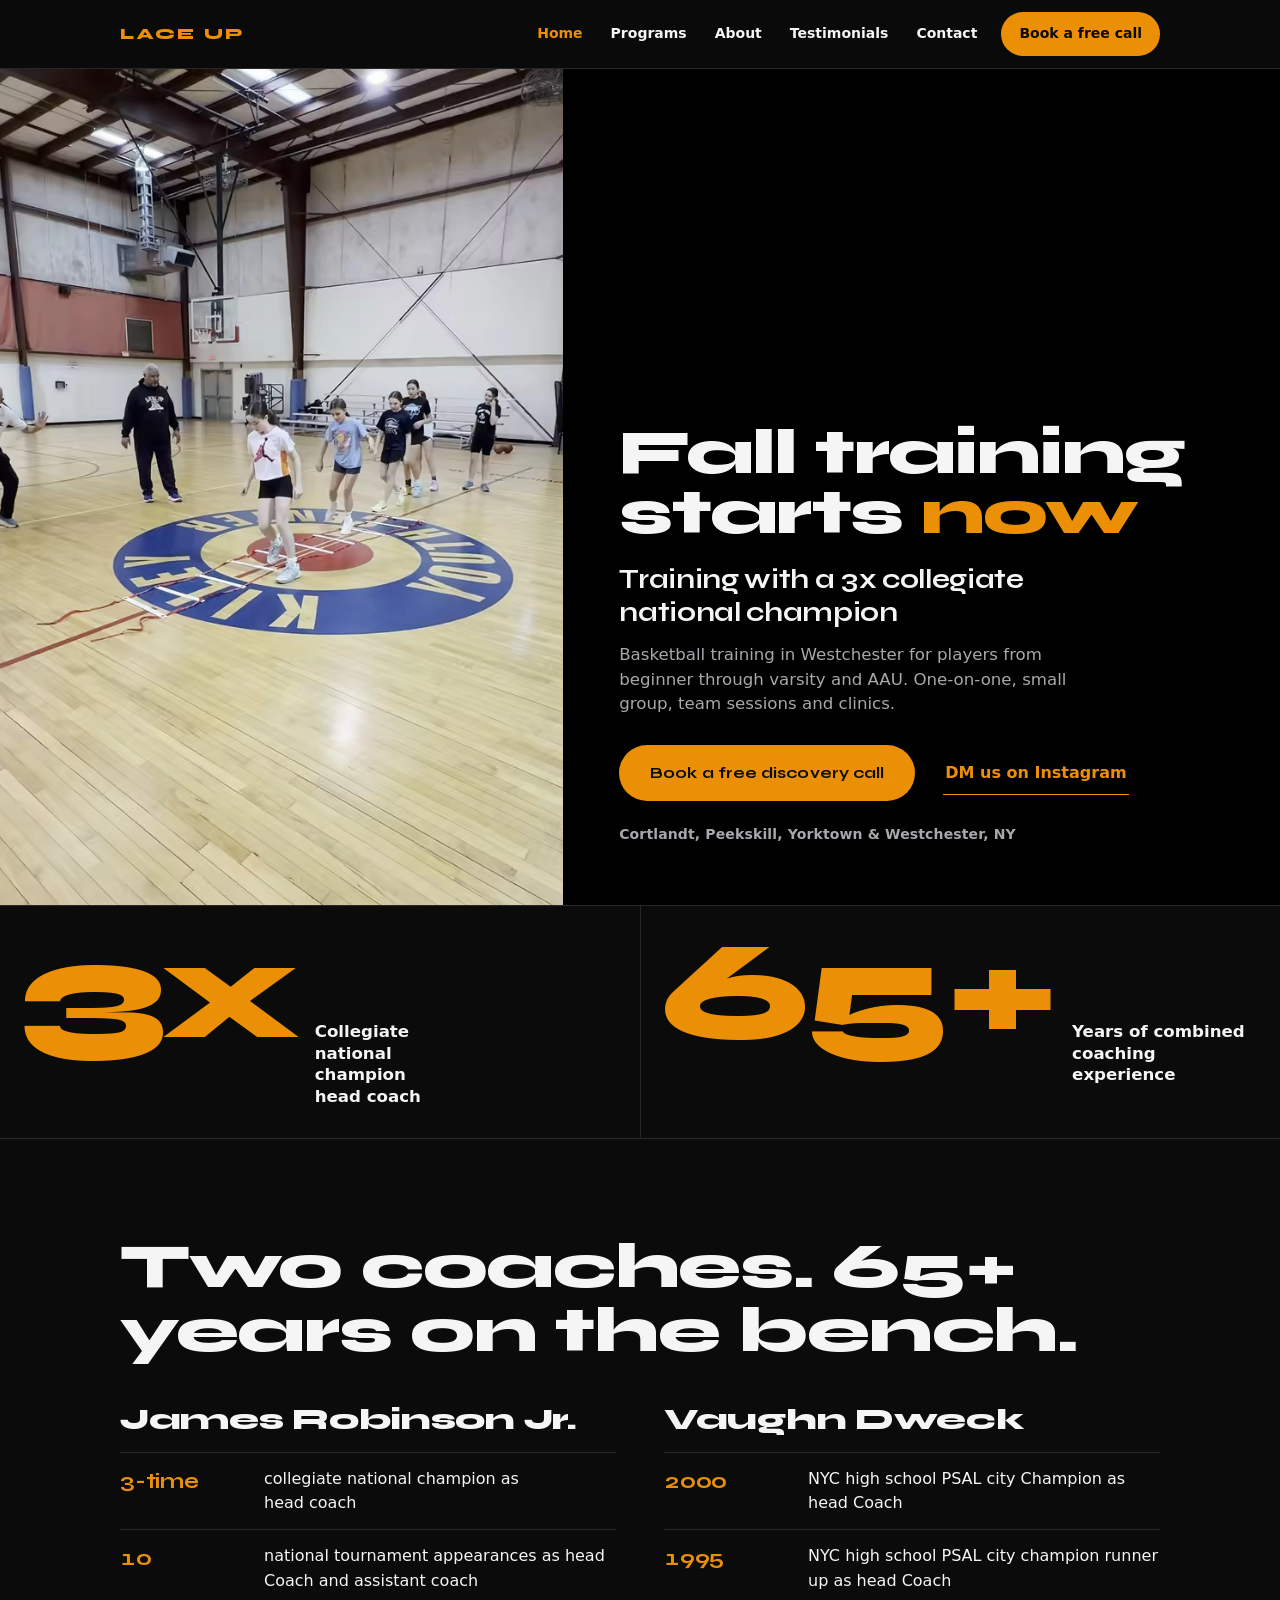
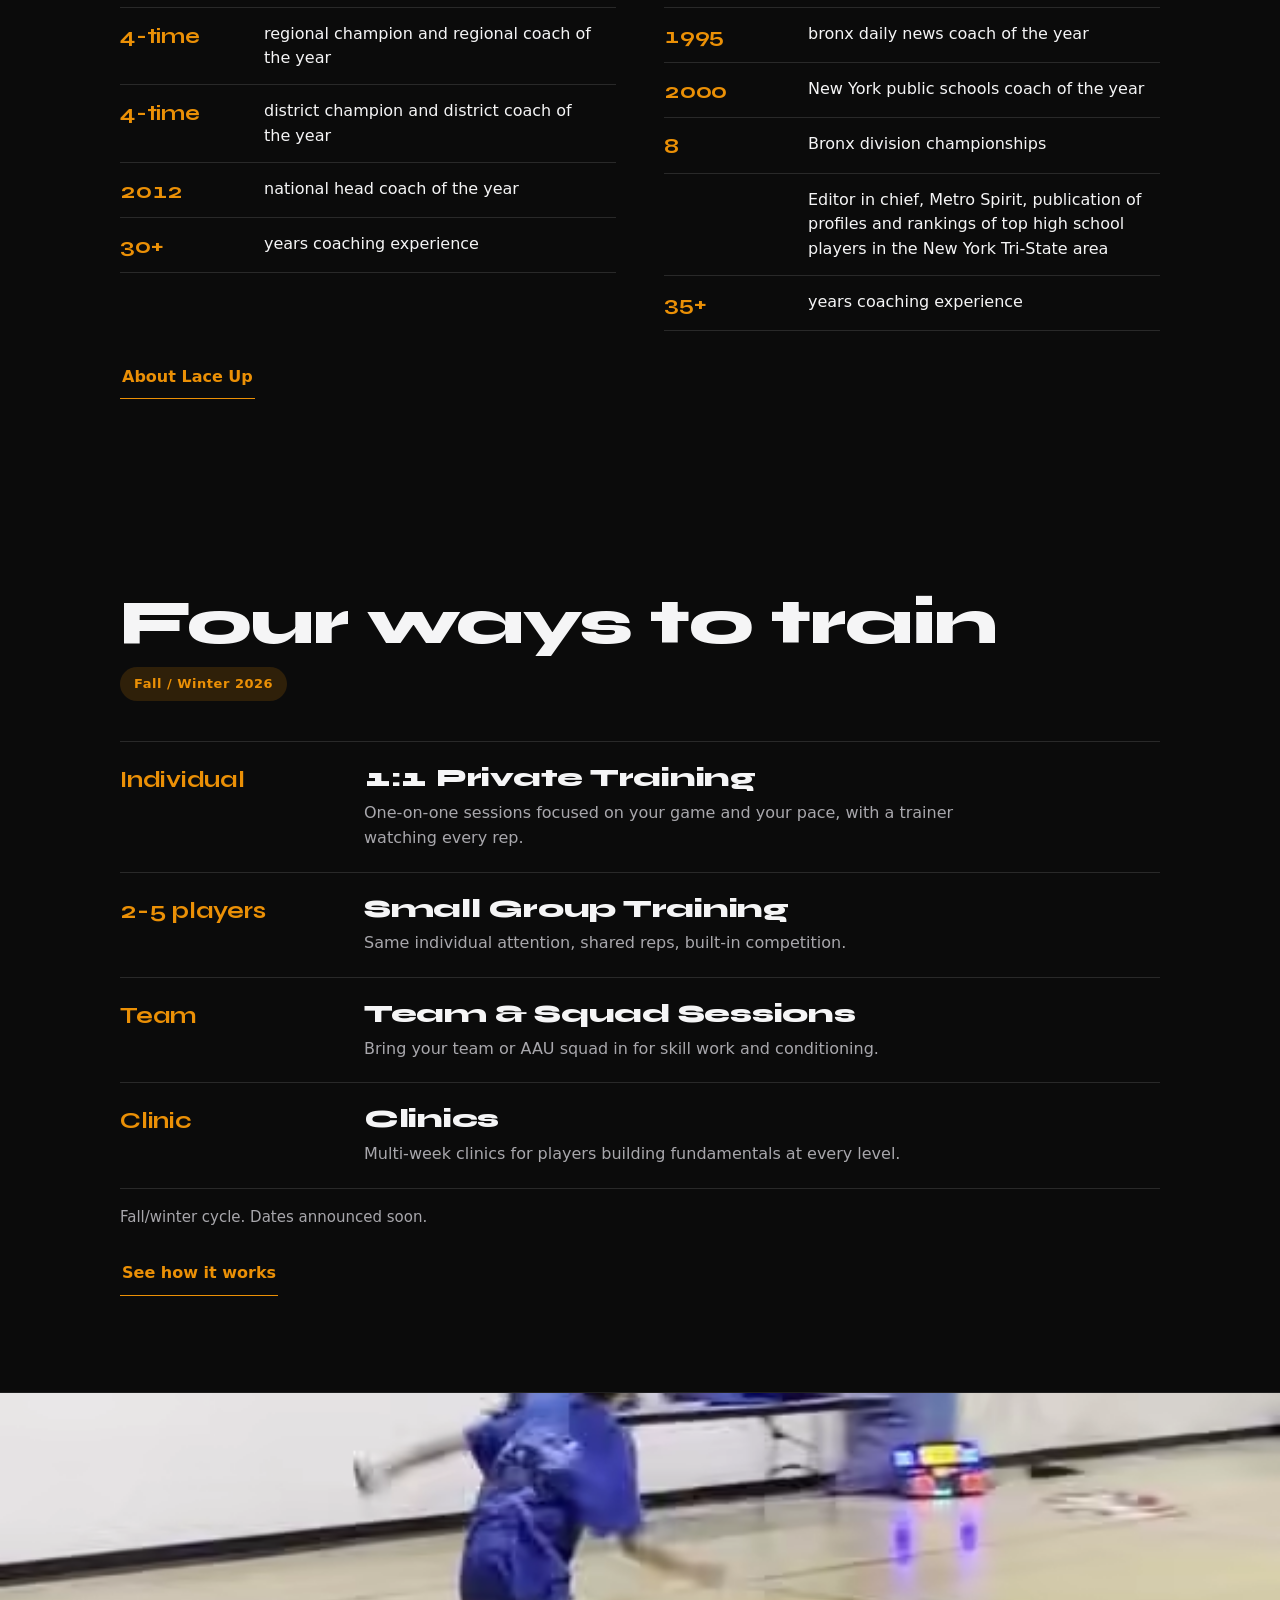
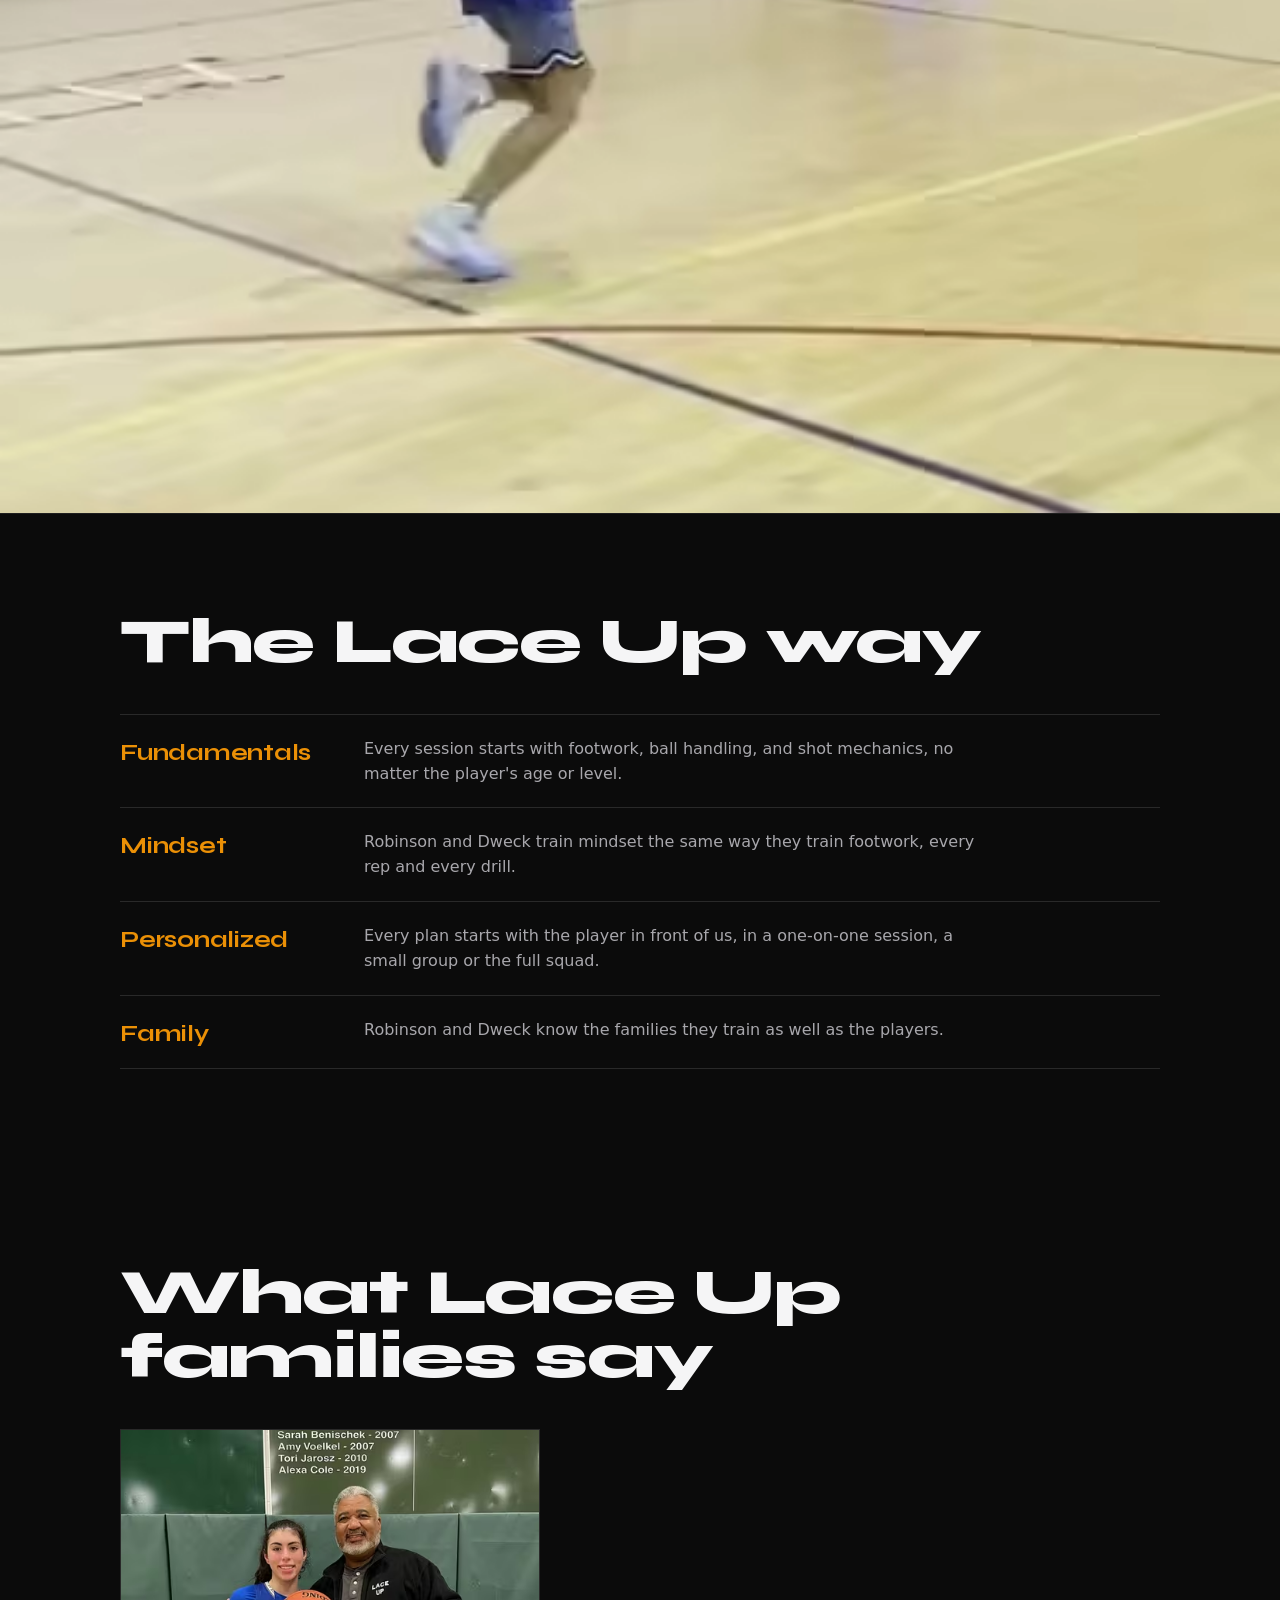
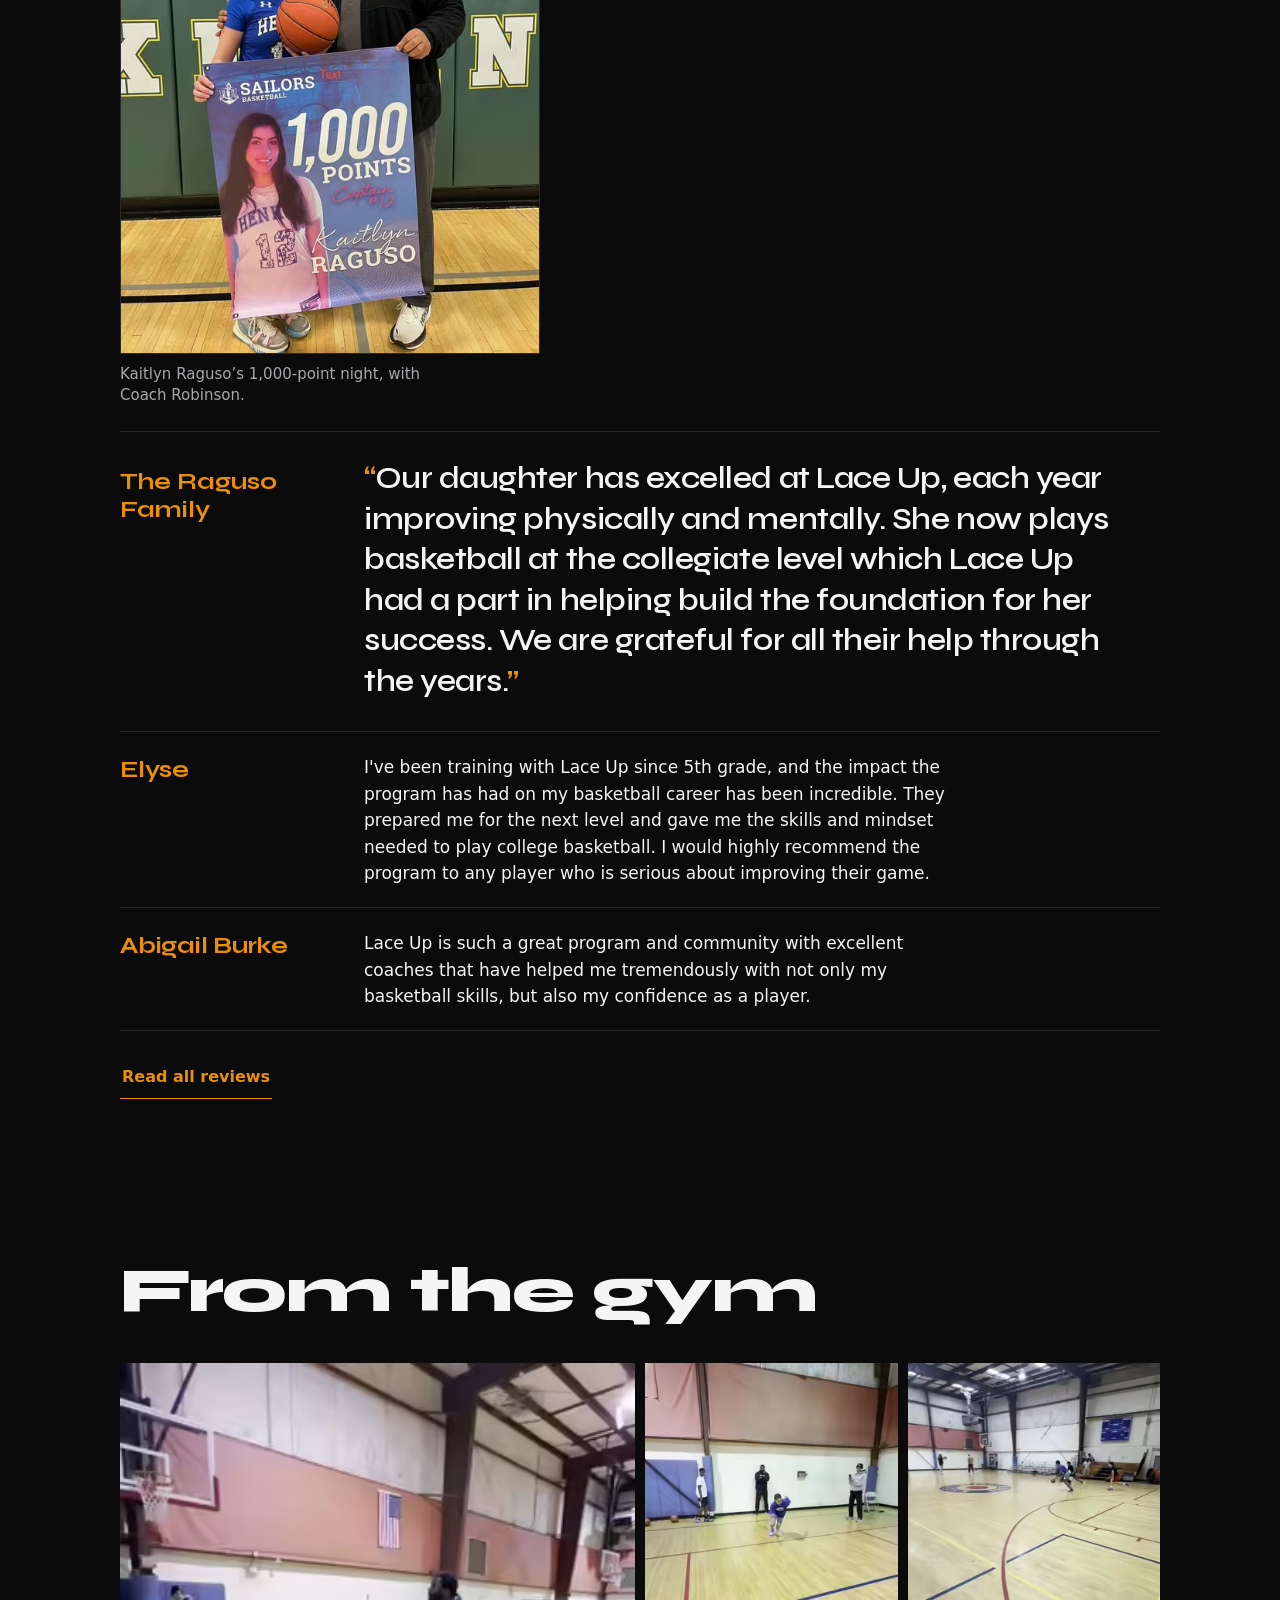
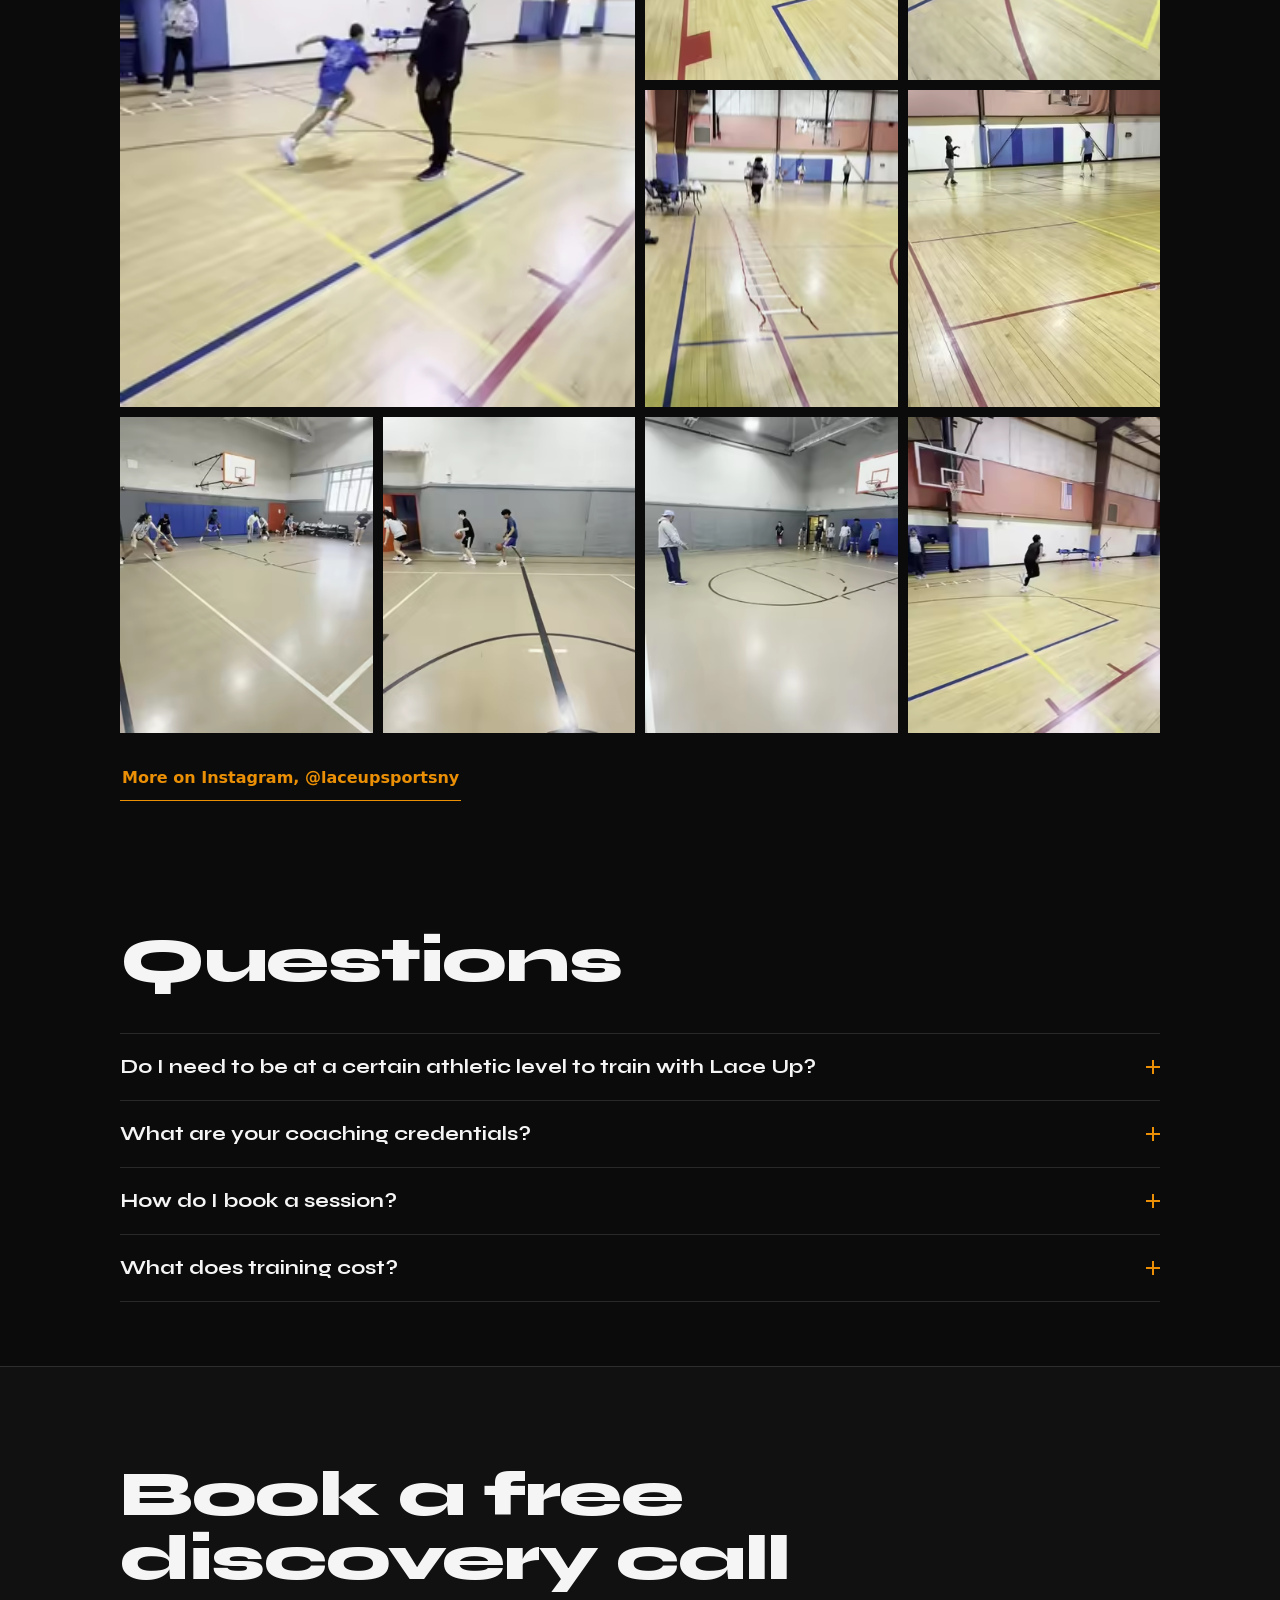
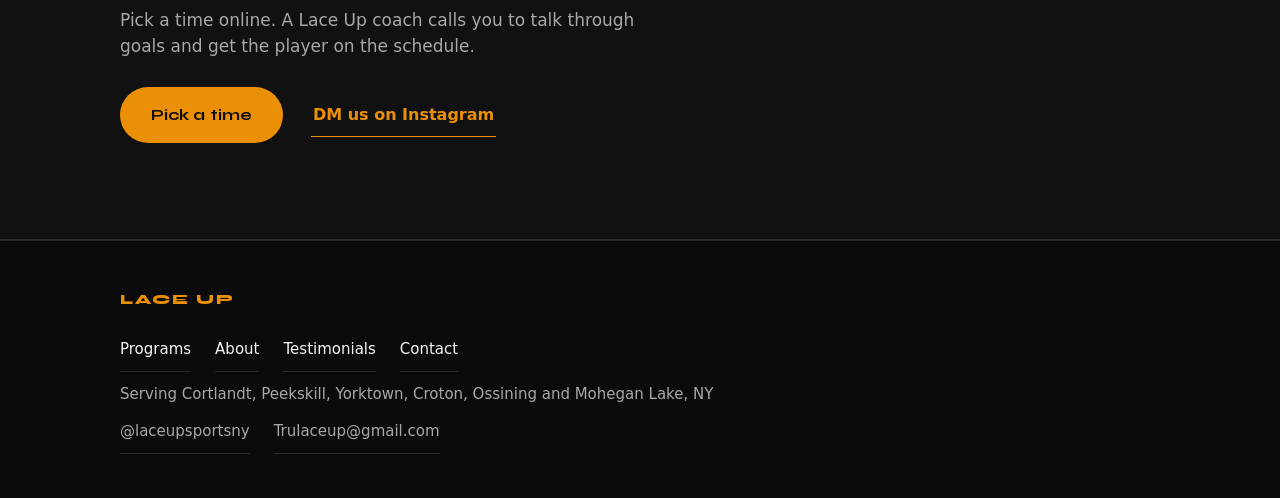
==== index.html @ 9c5fbb8c "Testimonials: names back per Jimmy override (Raguso Family, Kaitlyn Raguso caption, Danielle/Abigail" ====
<!doctype html>
<html lang="en">
<head>
<meta charset="utf-8">
<meta name="viewport" content="width=device-width, initial-scale=1, viewport-fit=cover">
<title>Lace Up Sports | Basketball Training in Cortlandt, Peekskill &amp; Westchester</title>
<meta name="description" content="Basketball training for Westchester players, led by a 3x collegiate national champion. Individual, small-group and team training for families in Cortlandt, Peekskill, Yorktown, Croton, Ossining and Mohegan Lake. Book a free discovery call.">
<link rel="canonical" href="https://www.trulaceup.com/">
<meta name="robots" content="index, follow">
<meta name="theme-color" content="#0B0B0B">
<meta property="og:type" content="website">
<meta property="og:site_name" content="Lace Up Sports">
<meta property="og:title" content="Lace Up Sports | Basketball Training in Cortlandt, Peekskill &amp; Westchester">
<meta property="og:description" content="Basketball training for Westchester players, led by a 3x collegiate national champion. Individual, small-group and team training for families in Cortlandt, Peekskill, Yorktown, Croton, Ossining and Mohegan Lake. Book a free discovery call.">
<meta property="og:image" content="https://www.trulaceup.com/assets/og.jpg">
<meta property="og:image:width" content="1200">
<meta property="og:image:height" content="630">
<meta property="og:url" content="https://www.trulaceup.com/">
<meta name="twitter:card" content="summary_large_image">
<link rel="icon" href="/assets/favicon.png" type="image/png" sizes="32x32">
<link rel="apple-touch-icon" href="/assets/apple-touch-icon.png" sizes="180x180">
<link rel="preload" as="font" type="font/woff2" href="/assets/fonts/syne-latin-vf.woff2" crossorigin>
<link rel="preload" as="image" type="image/avif" imagesrcset="/assets/hero-portrait-540.avif 540w, /assets/hero-portrait-810.avif 810w, /assets/hero-portrait-1080.avif 1080w" imagesizes="(max-width: 700px) 100vw, 44vw" fetchpriority="high">
<link rel="preconnect" href="https://assets.calendly.com">
<link rel="stylesheet" href="/styles.css?v=ab4264d3">
<script>document.documentElement.classList.add('js');</script>
<script type="application/ld+json">
{"@context":"https://schema.org","@type":["LocalBusiness","SportsActivityLocation"],"name":"Lace Up Sports","description":"Basketball training for youth and high school players in Westchester, NY.","url":"https://www.trulaceup.com/","email":"Trulaceup@gmail.com","image":"https://www.trulaceup.com/assets/og.jpg","sameAs":["https://www.instagram.com/laceupsportsny"],"areaServed":[{"@type":"City","name":"Cortlandt, NY"},{"@type":"City","name":"Peekskill, NY"},{"@type":"City","name":"Yorktown, NY"},{"@type":"City","name":"Croton, NY"},{"@type":"City","name":"Ossining, NY"},{"@type":"City","name":"Mohegan Lake, NY"}],"makesOffer":[{"@type":"Offer","itemOffered":{"@type":"Service","name":"1:1 Private Training"}},{"@type":"Offer","itemOffered":{"@type":"Service","name":"Small Group Training"}},{"@type":"Offer","itemOffered":{"@type":"Service","name":"Team & Squad Sessions"}},{"@type":"Offer","itemOffered":{"@type":"Service","name":"Clinics"}}]}
</script>
</head>
<body>

  <header class="topnav">
    <div class="wrap topnav-inner">
      <a href="/" class="wordmark">LACE UP</a>
      <button type="button" class="nav-burger" id="navBurger" aria-label="Menu" aria-controls="nav-menu" aria-expanded="false">
        <span></span><span></span><span></span>
      </button>
      <nav id="nav-menu" class="nav-menu" aria-label="Primary">
        <a href="/" aria-current="page">Home</a>
        <a href="/programs/">Programs</a>
        <a href="/about/">About</a>
        <a href="/testimonials/">Testimonials</a>
        <a href="/contact/">Contact</a>
        <a class="nav-book js-book" href="/contact/#book">Book a free call</a>
      </nav>
    </div>
  </header>

<main>
  <section class="hero" id="top">
    <div class="hero-photo">
      <picture>
        <source type="image/avif" srcset="/assets/hero-portrait-540.avif 540w, /assets/hero-portrait-810.avif 810w, /assets/hero-portrait-1080.avif 1080w" sizes="(max-width: 700px) 100vw, 44vw">
        <source type="image/webp" srcset="/assets/hero-portrait-540.webp 540w, /assets/hero-portrait-810.webp 810w, /assets/hero-portrait-1080.webp 1080w" sizes="(max-width: 700px) 100vw, 44vw">
        <img src="/assets/hero-portrait.jpg" width="1600" height="2000" alt="Lace Up coaches leading a group of players through footwork drills on the gym floor" loading="eager" fetchpriority="high" decoding="async">
      </picture>
    </div>
    <div class="hero-copy">
      <h1><span class="line"><span>Fall training</span></span><span class="line"><span>starts <em>now</em></span></span></h1>
      <p class="hero-cred">Training with a 3x collegiate national champion</p>
      <p class="hero-sub">Basketball training in Westchester for players from beginner through varsity and AAU. One-on-one, small group, team sessions and clinics.</p>
      <div class="cta-row">
        <a class="btn btn-primary js-book" href="/contact/#book">Book a free discovery call</a>
        <a class="text-link" href="https://www.instagram.com/laceupsportsny" target="_blank" rel="noopener">DM us on Instagram</a>
      </div>
      <div class="hero-meta">Cortlandt, Peekskill, Yorktown &amp; Westchester, NY</div>
    </div>
  </section>

  <section class="band" aria-label="Coaching credentials">
    <div class="band-grid">
      <div class="band-item">
        <div class="band-num">3x</div>
        <div class="band-label">Collegiate national champion head coach</div>
      </div>
      <div class="band-item">
        <div class="band-num" data-count="65" data-suffix="+">65+</div>
        <div class="band-label">Years of combined coaching experience</div>
      </div>
    </div>
  </section>

  <section class="section" id="coaches">
    <div class="wrap">
      <div class="section-head">
        <h2>Two coaches. 65+ years on the bench.</h2>
      </div>
      <div class="record">
      <div class="coach">
        <h3>James Robinson Jr.</h3>
        <ol class="ledger" data-reveal>
            <li class="row" style="--i:0"><span class="fig">3-time</span><p class="txt-ink">collegiate national champion as head coach</p></li>
            <li class="row" style="--i:1"><span class="fig">10</span><p class="txt-ink">national tournament appearances as head Coach and assistant coach</p></li>
            <li class="row" style="--i:2"><span class="fig">4-time</span><p class="txt-ink">regional champion and regional coach of the year</p></li>
            <li class="row" style="--i:3"><span class="fig">4-time</span><p class="txt-ink">district champion and district coach of the year</p></li>
            <li class="row" style="--i:4"><span class="fig">2012</span><p class="txt-ink">national head coach of the year</p></li>
            <li class="row" style="--i:5"><span class="fig">30+</span><p class="txt-ink">years coaching experience</p></li>
        </ol>
      </div>
      <div class="coach">
        <h3>Vaughn Dweck</h3>
        <ol class="ledger" data-reveal>
            <li class="row" style="--i:0"><span class="fig">2000</span><p class="txt-ink">NYC high school PSAL city Champion as head Coach</p></li>
            <li class="row" style="--i:1"><span class="fig">1995</span><p class="txt-ink">NYC high school PSAL city champion runner up as head Coach</p></li>
            <li class="row" style="--i:2"><span class="fig">1995</span><p class="txt-ink">bronx daily news coach of the year</p></li>
            <li class="row" style="--i:3"><span class="fig">2000</span><p class="txt-ink">New York public schools coach of the year</p></li>
            <li class="row" style="--i:4"><span class="fig">8</span><p class="txt-ink">Bronx division championships</p></li>
            <li class="row" style="--i:5"><span class="fig"></span><p class="txt-ink">Editor in chief, Metro Spirit, publication of profiles and rankings of top high school players in the New York Tri-State area</p></li>
            <li class="row" style="--i:6"><span class="fig">35+</span><p class="txt-ink">years coaching experience</p></li>
        </ol>
      </div>
      </div>
      <a class="text-link after-ledger" href="/about/">About Lace Up</a>
    </div>
  </section>

  <section class="section" id="programs">
    <div class="wrap">
      <div class="section-head">
        <h2>Four ways to train</h2>
        <span class="season-tag">Fall / Winter 2026</span>
      </div>
      <ol class="ledger" data-reveal>
        <li class="row" style="--i:0">
          <span class="fig">Individual</span>
          <div class="txt"><h3>1:1 Private Training</h3><p>One-on-one sessions focused on your game and your pace, with a trainer watching every rep.</p></div>
        </li>
        <li class="row" style="--i:1">
          <span class="fig">2-5 players</span>
          <div class="txt"><h3>Small Group Training</h3><p>Same individual attention, shared reps, built-in competition.</p></div>
        </li>
        <li class="row" style="--i:2">
          <span class="fig">Team</span>
          <div class="txt"><h3>Team &amp; Squad Sessions</h3><p>Bring your team or AAU squad in for skill work and conditioning.</p></div>
        </li>
        <li class="row" style="--i:3">
          <span class="fig">Clinic</span>
          <div class="txt"><h3>Clinics</h3><p>Multi-week clinics for players building fundamentals at every level.</p></div>
        </li>
      </ol>
      <p class="cards-note">Fall/winter cycle. Dates announced soon.</p>
      <a class="text-link after-ledger" href="/programs/">See how it works</a>
    </div>
  </section>

  <figure class="break">
    <picture>
      <source media="(max-width: 700px)" type="image/avif" srcset="/assets/break-portrait-576.avif">
      <source media="(max-width: 700px)" type="image/webp" srcset="/assets/break-portrait-576.webp">
      <source media="(max-width: 700px)" srcset="/assets/break-portrait.jpg">
      <source type="image/avif" srcset="/assets/break-640.avif 640w, /assets/break-1280.avif 1280w" sizes="100vw">
      <source type="image/webp" srcset="/assets/break-640.webp 640w, /assets/break-1280.webp 1280w" sizes="100vw">
      <img src="/assets/break.jpg" width="1280" height="720" alt="Player sprinting during a conditioning drill" loading="lazy" decoding="async">
    </picture>
  </figure>

  <section class="section" id="way">
    <div class="wrap">
      <div class="section-head">
        <h2>The Lace Up way</h2>
      </div>
      <ol class="ledger" data-reveal>
        <li class="row row-stack" style="--i:0"><span class="fig">Fundamentals</span><p>Every session starts with footwork, ball handling, and shot mechanics, no matter the player&#x27;s age or level.</p></li>
        <li class="row row-stack" style="--i:1"><span class="fig">Mindset</span><p>Robinson and Dweck train mindset the same way they train footwork, every rep and every drill.</p></li>
        <li class="row row-stack" style="--i:2"><span class="fig">Personalized</span><p>Every plan starts with the player in front of us, in a one-on-one session, a small group or the full squad.</p></li>
        <li class="row row-stack" style="--i:3"><span class="fig">Family</span><p>Robinson and Dweck know the families they train as well as the players.</p></li>
      </ol>
    </div>
  </section>


  <section class="section" id="testimonials">
    <div class="wrap">
      <div class="section-head">
        <h2>What Lace Up families say</h2>
      </div>
      <figure class="proof">
        <picture><source type="image/avif" srcset="/assets/proof-1000pt-540.avif 540w, /assets/proof-1000pt-1080.avif 1080w" sizes="(max-width: 700px) 100vw, 420px"><source type="image/webp" srcset="/assets/proof-1000pt-540.webp 540w, /assets/proof-1000pt-1080.webp 1080w" sizes="(max-width: 700px) 100vw, 420px"><img src="/assets/proof-1000pt.jpg" alt="Coach Robinson with a Lace Up player holding her 1,000-point banner" width="1080" height="1350" loading="lazy" decoding="async"></picture>
        <figcaption>Kaitlyn Raguso’s 1,000-point night, with Coach Robinson.</figcaption>
      </figure>
      <figure class="pull">
        <blockquote>Our daughter has excelled at Lace Up, each year improving physically and mentally. She now plays basketball at the collegiate level which Lace Up had a part in helping build the foundation for her success. We are grateful for all their help through the years.</blockquote>
        <figcaption>The Raguso Family</figcaption>
      </figure>
      <ol class="ledger ledger-quotes" data-reveal>
        <li class="row" style="--i:0"><span class="fig">Elyse</span><p>I&#x27;ve been training with Lace Up since 5th grade, and the impact the program has had on my basketball career has been incredible. They prepared me for the next level and gave me the skills and mindset needed to play college basketball. I would highly recommend the program to any player who is serious about improving their game.</p></li>
        <li class="row" style="--i:1"><span class="fig">Abigail Burke</span><p>Lace Up is such a great program and community with excellent coaches that have helped me tremendously with not only my basketball skills, but also my confidence as a player.</p></li>
      </ol>
      <a class="text-link after-ledger" href="/testimonials/">Read all reviews</a>
    </div>
  </section>

  <section class="section-tight" id="gallery">
    <div class="section-head wrap">
      <h2>From the gym</h2>
    </div>
    <div class="strip" role="region" tabindex="0" aria-label="Photos from Lace Up training sessions">
      <div class="strip-track">
        <picture><source type="image/avif" srcset="/assets/strip/still-01-320.avif 320w, /assets/strip/still-01-480.avif 480w" sizes="(max-width: 759px) 220px, (max-width: 1100px) 24vw, 260px"><source type="image/webp" srcset="/assets/strip/still-01-320.webp 320w, /assets/strip/still-01-480.webp 480w" sizes="(max-width: 759px) 220px, (max-width: 1100px) 24vw, 260px"><img src="/assets/strip/still-01.jpg" alt="Player driving toward a trainer during a gym drill" width="480" height="600" loading="lazy" decoding="async"></picture>
        <picture><source type="image/avif" srcset="/assets/strip/still-02-320.avif 320w, /assets/strip/still-02-480.avif 480w" sizes="(max-width: 759px) 220px, (max-width: 1100px) 24vw, 260px"><source type="image/webp" srcset="/assets/strip/still-02-320.webp 320w, /assets/strip/still-02-480.webp 480w" sizes="(max-width: 759px) 220px, (max-width: 1100px) 24vw, 260px"><img src="/assets/strip/still-02.jpg" alt="Trainer and players between reps at a training session" width="480" height="600" loading="lazy" decoding="async"></picture>
        <picture><source type="image/avif" srcset="/assets/strip/still-03-320.avif 320w, /assets/strip/still-03-480.avif 480w" sizes="(max-width: 759px) 220px, (max-width: 1100px) 24vw, 260px"><source type="image/webp" srcset="/assets/strip/still-03-320.webp 320w, /assets/strip/still-03-480.webp 480w" sizes="(max-width: 759px) 220px, (max-width: 1100px) 24vw, 260px"><img src="/assets/strip/still-03.jpg" alt="Players dribbling downcourt during a session" width="480" height="600" loading="lazy" decoding="async"></picture>
        <picture><source type="image/avif" srcset="/assets/strip/still-04-320.avif 320w, /assets/strip/still-04-480.avif 480w" sizes="(max-width: 759px) 220px, (max-width: 1100px) 24vw, 260px"><source type="image/webp" srcset="/assets/strip/still-04-320.webp 320w, /assets/strip/still-04-480.webp 480w" sizes="(max-width: 759px) 220px, (max-width: 1100px) 24vw, 260px"><img src="/assets/strip/still-04.jpg" alt="Players walking past the agility ladder between drills" width="480" height="600" loading="lazy" decoding="async"></picture>
        <picture><source type="image/avif" srcset="/assets/strip/still-05-320.avif 320w, /assets/strip/still-05-480.avif 480w" sizes="(max-width: 759px) 220px, (max-width: 1100px) 24vw, 260px"><source type="image/webp" srcset="/assets/strip/still-05-320.webp 320w, /assets/strip/still-05-480.webp 480w" sizes="(max-width: 759px) 220px, (max-width: 1100px) 24vw, 260px"><img src="/assets/strip/still-05.jpg" alt="Two players working a passing and catching drill" width="480" height="600" loading="lazy" decoding="async"></picture>
        <picture><source type="image/avif" srcset="/assets/strip/still-06-320.avif 320w, /assets/strip/still-06-480.avif 480w" sizes="(max-width: 759px) 220px, (max-width: 1100px) 24vw, 260px"><source type="image/webp" srcset="/assets/strip/still-06-320.webp 320w, /assets/strip/still-06-480.webp 480w" sizes="(max-width: 759px) 220px, (max-width: 1100px) 24vw, 260px"><img src="/assets/strip/still-06.jpg" alt="Group dribbling warmup on the court" width="480" height="600" loading="lazy" decoding="async"></picture>
        <picture><source type="image/avif" srcset="/assets/strip/still-07-320.avif 320w, /assets/strip/still-07-480.avif 480w" sizes="(max-width: 759px) 220px, (max-width: 1100px) 24vw, 260px"><source type="image/webp" srcset="/assets/strip/still-07-320.webp 320w, /assets/strip/still-07-480.webp 480w" sizes="(max-width: 759px) 220px, (max-width: 1100px) 24vw, 260px"><img src="/assets/strip/still-07.jpg" alt="Two players dribbling side by side during a drill" width="480" height="600" loading="lazy" decoding="async"></picture>
        <picture><source type="image/avif" srcset="/assets/strip/still-08-320.avif 320w, /assets/strip/still-08-480.avif 480w" sizes="(max-width: 759px) 220px, (max-width: 1100px) 24vw, 260px"><source type="image/webp" srcset="/assets/strip/still-08-320.webp 320w, /assets/strip/still-08-480.webp 480w" sizes="(max-width: 759px) 220px, (max-width: 1100px) 24vw, 260px"><img src="/assets/strip/still-08.jpg" alt="Trainer and players spaced out during a session" width="480" height="600" loading="lazy" decoding="async"></picture>
        <picture><source type="image/avif" srcset="/assets/strip/still-09-320.avif 320w, /assets/strip/still-09-480.avif 480w" sizes="(max-width: 759px) 220px, (max-width: 1100px) 24vw, 260px"><source type="image/webp" srcset="/assets/strip/still-09-320.webp 320w, /assets/strip/still-09-480.webp 480w" sizes="(max-width: 759px) 220px, (max-width: 1100px) 24vw, 260px"><img src="/assets/strip/still-09.jpg" alt="Player sprinting during a conditioning drill" width="480" height="600" loading="lazy" decoding="async"></picture>
      </div>
    </div>
    <div class="wrap"><a class="text-link after-ledger" href="https://www.instagram.com/laceupsportsny" target="_blank" rel="noopener">More on Instagram, @laceupsportsny</a></div>
  </section>

  <section class="section-tight" id="faq">
    <div class="wrap">
      <div class="section-head">
        <h2>Questions</h2>
      </div>
      <details>
        <summary>Do I need to be at a certain athletic level to train with Lace Up?</summary>
        <p>No. Lace Up works with players from beginner through varsity/AAU. Each plan starts from where the athlete is right now.</p>
      </details>
      <details>
        <summary>What are your coaching credentials?</summary>
        <p>James Robinson Jr. is a 3-time collegiate national champion as head coach with 30+ years of coaching experience. Vaughn Dweck has 35+ years of coaching experience, including a 2000 NYC PSAL city championship as head coach and 8 Bronx division championships. Full lists are in the About section.</p>
      </details>
      <details>
        <summary>How do I book a session?</summary>
        <p>Book a free discovery call, or DM us on Instagram. We&#x27;ll talk through goals and get you on the schedule.</p>
      </details>
      <details>
        <summary>What does training cost?</summary>
        <p>Ask on your discovery call. Sessions are set up per player, so we go over it with you directly.</p>
      </details>
    </div>
  </section>

  <section class="section book-band" id="book">
    <div class="wrap">
      <h2>Book a free discovery call</h2>
      <p class="band-sub">Pick a time online. A Lace Up coach calls you to talk through goals and get the player on the schedule.</p>
      <div class="cta-row">
        <a class="btn btn-primary js-book" href="/contact/#book">Pick a time</a>
        <a class="text-link" href="https://www.instagram.com/laceupsportsny" target="_blank" rel="noopener">DM us on Instagram</a>
      </div>
    </div>
  </section>
</main>

  <footer>
    <div class="wrap">
      <div class="foot-wordmark">LACE UP</div>
      <nav class="foot-nav" aria-label="Pages"><a href="/programs/">Programs</a><a href="/about/">About</a><a href="/testimonials/">Testimonials</a><a href="/contact/">Contact</a></nav>
      <div>Serving Cortlandt, Peekskill, Yorktown, Croton, Ossining and Mohegan Lake, NY</div>
      <div class="foot-row">
        <a href="https://www.instagram.com/laceupsportsny" target="_blank" rel="noopener">@laceupsportsny</a>
        <a href="mailto:Trulaceup@gmail.com">Trulaceup@gmail.com</a>
      </div>
    </div>
  </footer>

  <nav class="sticky-bar" aria-label="Quick actions">
    <a href="https://www.instagram.com/laceupsportsny" target="_blank" rel="noopener">DM</a>
    <a class="js-book" href="/contact/#book">Book a free call</a>
  </nav>

<script>(function(){var b=document.getElementById('navBurger'),m=document.getElementById('nav-menu');
function c(){m.classList.remove('open');b.setAttribute('aria-expanded','false');}
b.addEventListener('click',function(){var o=m.classList.toggle('open');b.setAttribute('aria-expanded',o);});
m.querySelectorAll('a').forEach(function(a){a.addEventListener('click',c);});
document.addEventListener('keydown',function(e){if(e.key==='Escape'&&m.classList.contains('open')){c();b.focus();}});})();</script>
<script>(function(){var k=document.querySelector('main .cta-row'),B=document.body;if(!k||!window.IntersectionObserver){B.classList.add('cta-passed');return;}new IntersectionObserver(function(e){var x=e[e.length-1];B.classList.toggle('cta-passed',!x.isIntersecting&&x.boundingClientRect.top<70);},{rootMargin:'-70px 0px 0px 0px'}).observe(k);})();</script>
<script>(function(){if(!window.IntersectionObserver)return;var L=document.querySelectorAll('.ledger[data-reveal]');if(!L.length)return;var o=new IntersectionObserver(function(e){e.forEach(function(x){if(x.isIntersecting){x.target.classList.add('in');o.unobserve(x.target);}});},{rootMargin:'0px 0px -10% 0px'});L.forEach(function(l){o.observe(l);});})();</script>
<script>(function(){var el=document.querySelector('[data-count]');if(!el||!window.IntersectionObserver||!window.requestAnimationFrame||matchMedia('(prefers-reduced-motion: reduce)').matches)return;if(el.getBoundingClientRect().top<innerHeight)return;var end=+el.getAttribute('data-count'),suf=el.getAttribute('data-suffix')||'';var o=new IntersectionObserver(function(e){if(!e[0].isIntersecting)return;o.disconnect();var t0=null,d=1100;function f(t){if(t0===null)t0=t;var p=Math.min(1,(t-t0)/d);p=1-Math.pow(1-p,3);el.textContent=Math.round(end*p)+suf;if(p<1)requestAnimationFrame(f);}requestAnimationFrame(f);},{threshold:.6});o.observe(el);})();</script>
<script>(function(){var A=document.querySelectorAll('.js-book');if(!A.length)return;var U='https://calendly.com/trulaceup/discovery?hide_gdpr_banner=1&background_color=0b0b0b&text_color=f5f5f6&primary_color=eb9006',P=null;
function load(){if(P)return P;P=new Promise(function(ok,no){var l=document.createElement('link');l.rel='stylesheet';l.href='https://assets.calendly.com/assets/external/widget.css';document.head.appendChild(l);var s=document.createElement('script');s.src='https://assets.calendly.com/assets/external/widget.js';s.async=true;s.onload=ok;s.onerror=no;document.head.appendChild(s);});return P;}
function warm(){load().catch(function(){});}
A.forEach(function(a){a.addEventListener('pointerenter',warm,{once:true});a.addEventListener('focus',warm,{once:true});a.addEventListener('touchstart',warm,{once:true,passive:true});
a.addEventListener('click',function(e){if(e.metaKey||e.ctrlKey||e.shiftKey||e.altKey||e.button)return;e.preventDefault();var h=a.getAttribute('href'),done=false;var t=setTimeout(function(){if(!done){done=true;location.href=h;}},2500);
load().then(function(){if(done||!window.Calendly)return;done=true;clearTimeout(t);window.Calendly.initPopupWidget({url:U});}).catch(function(){if(!done){done=true;clearTimeout(t);location.href=h;}});});});})();</script>

</body>
</html>
---- styles.css ----
/* Lace Up Sports — the box score. One orange, dark canvas, hairline rules, Syne figures. No glow, no cards, no gradients. */
@font-face{
  font-family:'Syne';
  src:url('/assets/fonts/syne-latin-vf.woff2') format('woff2-variations'), url('/assets/fonts/syne-latin-vf.woff2') format('woff2');
  font-weight:400 800; font-style:normal; font-display:swap;
  unicode-range:U+0000-00FF,U+0131,U+0152-0153,U+02BB-02BC,U+02C6,U+02DA,U+02DC,U+2000-206F,U+2074,U+20AC,U+2122,U+2191,U+2193,U+2212,U+2215,U+FEFF,U+FFFD;
}
/* Metric-matched fallbacks so the swap does not move the layout (Syne 800 is ~1.6x wider than Arial Bold). */
@font-face{font-family:'Syne Fallback';src:local('Arial'),local('Helvetica Neue'),local('Helvetica');font-weight:400 600;size-adjust:99%;ascent-override:93%;descent-override:28%;line-gap-override:0%;}
@font-face{font-family:'Syne Fallback';src:local('Arial Bold'),local('Arial-BoldMT'),local('Helvetica Neue Bold'),local('Helvetica-Bold');font-weight:700;size-adjust:114%;ascent-override:81%;descent-override:24%;line-gap-override:0%;}
@font-face{font-family:'Syne Fallback';src:local('Arial Bold'),local('Arial-BoldMT'),local('Helvetica Neue Bold'),local('Helvetica-Bold');font-weight:800;size-adjust:164%;ascent-override:56%;descent-override:17%;line-gap-override:0%;}

:root{
  --bg:#0B0B0B;
  --bg-2:#111112;
  --ink:#F5F5F6;
  --muted:#A8A7AC;
  --orange:#EB9006;
  --orange-hover:#F5A126;
  --orange-dim:rgba(235,144,6,.16);
  --line:rgba(255,255,255,.12);
  --line-strong:rgba(255,255,255,.26);
  --sticky-h:64px;
  --nav-h:64px;
  --display:'Syne','Syne Fallback',system-ui,-apple-system,sans-serif;
  --text:system-ui,-apple-system,'Segoe UI',Roboto,sans-serif;
  --ease-out:cubic-bezier(.16,1,.3,1);
  --col:clamp(96px, 24vw, 220px);  /* the figure column of every ledger */
  --s-1:8px; --s-2:16px; --s-3:24px; --s-4:40px; --s-5:64px; --s-6:96px;
  color-scheme: dark;
}
*{box-sizing:border-box;}
html{overflow-x:clip; max-width:100%; scroll-padding-top:calc(var(--nav-h) + 10px);}
@media (max-width:720px){ html{scroll-padding-bottom:calc(var(--sticky-h) + env(safe-area-inset-bottom,0px));} }
@media (prefers-reduced-motion: no-preference){ html{scroll-behavior:smooth;} }
body{
  margin:0;
  background:var(--bg);
  color:var(--ink);
  font-family:var(--display);
  font-feature-settings:'tnum' 1;
  -webkit-font-smoothing:antialiased;
  padding-bottom:calc(var(--sticky-h) + env(safe-area-inset-bottom,0px));
  overflow-x:clip; max-width:100%;
  line-height:1.4;
}
::selection{background:var(--orange); color:var(--bg);}
img,video{max-width:100%; height:auto;}
[hidden]{display:none!important;}
a{color:inherit;}
:focus-visible{outline:2px solid var(--orange); outline-offset:3px; border-radius:2px;}
.btn:focus-visible, .nav-book:focus-visible{outline-offset:4px;}
.wrap{max-width:1080px; margin:0 auto; padding:0 20px;}
.section{padding:var(--s-6) 0;}
.section-tight{padding:var(--s-5) 0;}
@media (max-width:700px){ .section{padding:var(--s-5) 0;} .section-tight{padding:48px 0;} }
h1,h2,h3{margin:0; font-weight:800; letter-spacing:-.02em; line-height:1; text-wrap:balance;}
h2{font-size:clamp(34px,5.4vw,64px); max-width:16ch;}
h3{font-size:clamp(20px,2.4vw,26px); letter-spacing:-.01em; line-height:1.1;}
section[id]{scroll-margin-top:calc(var(--nav-h) + 10px);}
p{margin:0;}
p,li,blockquote,figcaption,summary{text-wrap:pretty;}
.section-head{margin-bottom:var(--s-4); display:flex; flex-wrap:wrap; align-items:flex-end; gap:12px 24px; justify-content:space-between;}
.text-link{
  display:inline-flex; align-items:center; min-height:44px;
  color:var(--orange); font-family:var(--text); font-size:16px; font-weight:700;
  text-decoration:none; border-bottom:1px solid var(--orange); padding:0 2px; text-underline-offset:4px;
}
.text-link:hover{color:var(--ink); border-color:var(--ink);}
.after-ledger{margin-top:var(--s-3);}

/* ---------- top nav ---------- */
.topnav{
  position:sticky; top:0; z-index:60;
  background:rgba(11,11,11,.9); backdrop-filter:blur(10px); -webkit-backdrop-filter:blur(10px);
  border-bottom:1px solid var(--line);
}
.topnav-inner{
  display:flex; align-items:center; justify-content:space-between;
  padding:12px 20px; gap:16px; position:relative; min-height:var(--nav-h);
}
.topnav .wordmark{
  font-family:var(--display); font-weight:800; font-size:15px; letter-spacing:.14em; white-space:nowrap; flex:none;
  color:var(--orange); text-transform:uppercase; text-decoration:none;
  display:inline-flex; align-items:center; min-height:44px; padding:0 4px; margin-left:-4px;
}
.nav-menu{display:flex; align-items:center; gap:4px;}
.nav-menu a{
  display:inline-flex; align-items:center; min-height:44px; padding:0 12px;
  text-decoration:none; color:var(--ink); font-size:14px; font-weight:600;
  font-family:var(--text); white-space:nowrap; border-radius:999px;
}
.nav-menu a:hover, .nav-menu a[aria-current="page"]{color:var(--orange);}
.nav-menu .nav-book{background:var(--orange); color:var(--bg); padding:0 18px; margin-left:8px; font-weight:700;}
.nav-menu .nav-book:hover{color:var(--bg); background:var(--orange-hover);}
.nav-burger{
  display:none; width:44px; height:44px; align-items:center; justify-content:center;
  flex-direction:column; gap:5px; cursor:pointer; padding:0; margin-right:-8px;
  background:none; border:none; appearance:none;
}
.nav-burger span{width:22px; height:2px; background:var(--ink); display:block; border-radius:2px;}
@media (max-width:720px){
  .nav-burger{display:flex;}
  .nav-menu{
    position:absolute; top:100%; left:0; right:0;
    flex-direction:column; align-items:stretch; gap:0;
    background:var(--bg); border-bottom:1px solid var(--line);
  }
  /* Collapsed only when the script that opens it is running; no JS = menu stays readable. */
  html.js .nav-menu{max-height:0; overflow:hidden; visibility:hidden; transition:max-height .25s ease, visibility 0s linear .25s;}
  .nav-menu a{padding:0 20px; min-height:52px; border-top:1px solid var(--line); border-radius:0; font-size:16px;}
  .nav-menu .nav-book{margin:14px 20px 18px; justify-content:center; border-radius:999px; border-top:none;}
  html.js .nav-menu.open{max-height:480px; visibility:visible; transition:max-height .25s ease;}
}
@media (prefers-reduced-motion: reduce){ html.js .nav-menu{transition:none;} }

/* ---------- hero: the photo whole, the text beside it (desktop) or under it (phones). Nothing sits on a player. ---------- */
.hero{position:relative; background:#000; overflow:hidden;}
.hero-photo{position:relative; overflow:hidden; background:#000;}
.hero-photo img{display:block; width:100%; height:100%; object-fit:cover; object-position:center 40%;}
.hero-copy{position:relative; z-index:1;}
.hero h1{
  font-size:clamp(44px,5vw,76px);
  line-height:.94; letter-spacing:-.025em;
  margin:0 0 20px;
}
.hero h1 em{font-style:normal; color:var(--orange);}
.hero h1 .line{display:block; overflow:hidden; padding-bottom:.1em; margin-bottom:-.1em;}
.hero h1 .line > span{display:inline-block;}
.hero-cred{
  color:var(--ink); font-family:var(--display); font-weight:700;
  font-size:clamp(19px,2.1vw,27px); line-height:1.22; letter-spacing:-.012em;
  max-width:26ch; margin:0 0 14px; text-wrap:balance;
}
.hero-sub{
  color:var(--muted); font-size:clamp(16px,1.3vw,18px);
  font-family:var(--text); font-weight:500;
  max-width:46ch; margin:0 0 28px; line-height:1.5;
}
.cta-row{display:flex; flex-wrap:wrap; align-items:center; gap:14px 28px;}
.btn{
  display:inline-flex; align-items:center; justify-content:center; gap:8px;
  min-height:56px; padding:0 30px; border-radius:999px;
  font-weight:700; font-size:16px; letter-spacing:.005em;
  text-decoration:none; border:1px solid transparent;
  font-family:var(--display);
  transition:transform .15s ease, background .15s ease, border-color .15s ease;
  cursor:pointer;
}
.btn:active{transform:scale(.97);}
.btn-primary{background:var(--orange); color:var(--bg);}
.btn-primary:hover{background:var(--orange-hover);}
.btn-ghost{background:transparent; color:var(--ink); border-color:var(--line-strong);}
.btn-ghost:hover{border-color:var(--ink);}
.cta-row .text-link{margin:0;}
@media (max-width:480px){ .cta-row .btn{width:100%;} }
.hero-meta{
  color:var(--muted); font-family:var(--text); font-size:14px;
  font-weight:600; margin-top:24px; letter-spacing:.01em;
}
@media (prefers-reduced-motion: reduce){ .btn{transition:none;} }

@media (min-width:701px){
  .hero{display:grid; grid-template-columns:clamp(360px,44vw,720px) 1fr; min-height:calc(100svh - var(--nav-h)); max-height:980px;}
  .hero-photo img{position:absolute; inset:0;}
  .hero-copy{align-self:end; padding:72px 40px 60px 56px; max-width:820px;}
}
@media (min-width:701px) and (max-width:1000px){ .hero{grid-template-columns:clamp(300px,40vw,420px) 1fr;} .hero-copy{padding:56px 24px 48px 36px;} .hero h1{font-size:clamp(40px,5.6vw,56px);} }
@media (min-width:1500px){ .hero-copy{padding-left:calc((100vw - 1440px) / 2 + 56px);} }
/* Phones: whole photo on top, text below it; nothing hidden behind the headline (Jimmy, 10/18). */
@media (max-width:700px){
  .hero-photo{aspect-ratio:4/5; max-height:66svh; width:100%;}
  .hero-copy{padding:28px 20px 36px;}
  .hero h1{font-size:clamp(36px,10vw,52px);}
  .hero-cred{font-size:19px;}
}
/* The one authored load moment: the headline rises out of its own baseline; the still breathes on desktop. */
@media (prefers-reduced-motion: no-preference){
  .hero h1 .line > span{transform:translateY(112%); animation:rise .7s var(--ease-out) forwards;}
  .hero h1 .line:nth-child(2) > span{animation-delay:.08s;}
  .hero-cred, .hero-sub, .hero .cta-row, .hero .hero-meta{opacity:0; animation:settle .6s var(--ease-out) forwards;}
  .hero-cred{animation-delay:.22s;} .hero-sub{animation-delay:.3s;} .hero .cta-row{animation-delay:.38s;} .hero .hero-meta{animation-delay:.46s;}
  @media (min-width:701px){ .hero-photo img{animation:breathe 16s ease-out forwards;} }
}
@keyframes rise{to{transform:none;}}
@keyframes settle{from{opacity:0; transform:translateY(8px);} to{opacity:1; transform:none;}}
@keyframes breathe{from{transform:scale(1);} to{transform:scale(1.04);}}

/* ---------- the record band: the XXL moment, once per page ---------- */
.band{border-top:1px solid var(--line); border-bottom:1px solid var(--line); background:var(--bg);}
.band-grid{display:grid; grid-template-columns:1fr 1fr;}
.band-item{display:flex; align-items:baseline; gap:20px; padding:28px 20px 30px; min-width:0;}
.band-item + .band-item{border-left:1px solid var(--line);}
.band-num{
  font-family:var(--display); font-weight:800; color:var(--orange); line-height:.82; letter-spacing:-.04em;
  font-size:clamp(84px,11vw,168px); font-variant-numeric:tabular-nums; flex:none;
}
.band-label{font-family:var(--text); font-size:clamp(15px,1.3vw,18px); color:var(--ink); line-height:1.3; font-weight:600; max-width:15ch; text-wrap:balance;}
@media (max-width:700px){
  .band-grid{grid-template-columns:1fr;}
  .band-item{padding:22px 20px; gap:16px;}
  .band-item + .band-item{border-left:none; border-top:1px solid var(--line);}
  .band-num{font-size:clamp(72px,24vw,100px);}
  .band-label{max-width:14ch;}
}
@media (max-width:340px){ .band-num{font-size:clamp(60px,21vw,100px);} }
@media (min-width:701px){ .band-grid{max-width:1440px; margin:0 auto;} }

/* ---------- ledgers: the page's one component. Figure column left, content right, a rule under every row. ---------- */
.ledger{list-style:none; margin:0; padding:0; border-top:1px solid var(--line);}
.row{position:relative; display:grid; grid-template-columns:var(--col) 1fr; gap:8px 24px; padding:22px 0; align-items:start;}
.row::after{content:""; position:absolute; left:0; right:0; bottom:0; height:1px; background:var(--line); transform-origin:left center;}
.fig{
  font-family:var(--display); font-weight:700; color:var(--orange); font-size:clamp(18px,2vw,24px);
  line-height:1.15; letter-spacing:-.01em; font-variant-numeric:tabular-nums; text-wrap:balance; padding-top:2px;
}
.row .txt{min-width:0;}
.row .txt p, .row > p{color:var(--muted); font-family:var(--text); font-size:16px; line-height:1.55; max-width:60ch;}
.row .txt h3 + p{margin-top:8px;}
.row .txt-ink, .row > p.txt-ink{color:var(--ink);}
/* Rules draw in as each ledger enters view; without the script the rules are simply there. */
html.js .ledger[data-reveal] .row::after{transform:scaleX(0); transition:transform .9s var(--ease-out); transition-delay:calc(var(--i,0) * 70ms);}
html.js .ledger[data-reveal].in .row::after{transform:scaleX(1);}
@media (prefers-reduced-motion: reduce){ html.js .ledger[data-reveal] .row::after{transform:none; transition:none;} }
@media (max-width:480px){
  .row{grid-template-columns:minmax(84px,30%) 1fr; gap:6px 16px; padding:18px 0;}
  .row.row-stack{grid-template-columns:1fr;}
  .row.row-stack .fig{padding-top:0;}
}

/* ---------- the record (coaches) ---------- */
.record{display:grid; grid-template-columns:1fr; gap:var(--s-4);}
.record .coach h3, .record .coach h2{margin-bottom:16px; font-size:clamp(22px,2.6vw,30px); max-width:none;}
.record .row{padding:14px 0;}
.record .fig{font-size:clamp(17px,1.8vw,22px);}
@media (min-width:900px){ .record{grid-template-columns:1fr 1fr; gap:48px;} .record .row{grid-template-columns:120px 1fr;} }
@media (max-width:480px){ .record .row{grid-template-columns:minmax(72px,24%) 1fr;} }

/* ---------- formats ---------- */
.season-tag{
  display:inline-block; padding:8px 14px;
  background:var(--orange-dim); color:var(--orange);
  border-radius:999px; font-size:13px; font-weight:700;
  letter-spacing:.04em; font-family:var(--text);
}
.cards-note{font-size:15px; color:var(--muted); font-family:var(--text); margin:18px 0 0;}

/* ---------- about copy (about page) ---------- */
.about-copy{margin-bottom:var(--s-4); max-width:62ch;}
.about-copy h2{font-size:clamp(22px,2.4vw,28px); margin:32px 0 10px; max-width:none;}
.about-copy h2:first-child{margin-top:0;}
.about-copy p{color:var(--muted); font-family:var(--text); font-size:16px; line-height:1.65; max-width:62ch;}

/* ---------- tempo break: one photo, no text ---------- */
.break{margin:0; background:#000; border-top:1px solid var(--line); border-bottom:1px solid var(--line);}
.break img{display:block; width:100%; height:auto; aspect-ratio:16/9; object-fit:cover; max-height:720px;}
@media (max-width:700px){ .break img{aspect-ratio:4/5; max-height:none;} }

/* ---------- testimonials ---------- */
.pull{margin:0; display:grid; grid-template-columns:1fr; gap:14px 24px; padding:26px 0 30px; border-top:1px solid var(--line);}
.pull blockquote{margin:0; font-family:var(--display); font-weight:600; font-size:clamp(22px,2.4vw,31px); line-height:1.32; letter-spacing:-.015em; color:var(--ink); max-width:38ch;}
@media (min-width:701px){ .pull{grid-template-columns:var(--col) 1fr;} .pull figcaption{order:-1; margin:0; padding-top:6px;} }
.pull blockquote::before{content:"\201C"; color:var(--orange);}
.pull blockquote::after{content:"\201D"; color:var(--orange);}
.pull figcaption{margin-top:4px; font-family:var(--display); font-size:clamp(18px,2vw,24px); font-weight:700; color:var(--orange); line-height:1.15;}
.proof{margin:0 0 var(--s-3); max-width:420px;}
.proof img{display:block; width:100%; height:auto; border:1px solid var(--line);}
.proof figcaption{margin-top:10px; font-family:var(--text); font-size:15px; line-height:1.45; color:var(--muted); max-width:44ch;}
.pair .pull{border-top:0; padding-top:0;}
@media (min-width:701px){ .pair{display:grid; grid-template-columns:minmax(0,420px) 1fr; gap:48px; align-items:center; padding:26px 0 30px; border-top:1px solid var(--line);} .pair .proof{margin:0;} .pair .pull{grid-template-columns:1fr; padding:0;} .pair .pull figcaption{order:0; padding-top:0;} .pair-card .proof{max-width:420px;} }
@media (max-width:700px){ .pair{padding-top:26px; border-top:1px solid var(--line);} .pair-card{padding:18px 0;} }
.ledger-quotes .row > p{font-size:17px; color:var(--ink); max-width:56ch;}
.ledger-quotes .fig{color:var(--orange);}

/* ---------- gallery: swipe row on phones, an uneven grid on wide screens ---------- */
.strip{overflow-x:auto; overscroll-behavior-x:contain; scroll-snap-type:x mandatory; scroll-padding-inline:20px; padding:0 20px 10px; scrollbar-width:thin; scrollbar-color:var(--line-strong) transparent;}
.strip-track{display:flex; gap:10px; width:max-content;}
.strip-track picture{flex:none; display:block; scroll-snap-align:start;}
.strip-track img{width:220px; height:275px; object-fit:cover; background:var(--bg-2); display:block;}
@media (min-width:760px){
  .strip{overflow:visible; max-width:1080px; margin:0 auto; padding:0 20px; scroll-snap-type:none;}
  .strip-track{display:grid; grid-template-columns:repeat(4,1fr); gap:10px; width:auto;}
  .strip-track picture:first-child{grid-column:span 2; grid-row:span 2;}
  .strip-track img{width:100%; height:100%; aspect-ratio:4/5;}
}

/* ---------- book band / calendly ---------- */
.book-band{background:var(--bg-2); border-top:1px solid var(--line); border-bottom:1px solid var(--line);}
.book-band h2{margin-bottom:16px;}
.band-sub{color:var(--muted); font-family:var(--text); font-size:17px; line-height:1.55; max-width:50ch; margin:0 0 28px;}
.book-embed{position:relative; border:1px solid var(--line); overflow:hidden; background:var(--bg); min-height:700px; isolation:isolate;}
.calendly-inline-widget{min-width:280px; height:700px; position:relative; z-index:1;}
/* A drawn calendar sits under the widget until Calendly reports its first view (or 6 s pass); the white iframe never flashes. */
html.js .book-embed:not(.ready) .calendly-inline-widget{opacity:0; pointer-events:none;}
.calendly-inline-widget:empty{pointer-events:none;}
.calendly-inline-widget{transition:opacity .4s ease;}
.book-skeleton{position:absolute; inset:0 0 96px; z-index:0; padding:28px 24px; display:grid; grid-template-rows:auto 1fr; gap:18px;}
.book-skeleton-head{display:flex; justify-content:space-between; align-items:center; color:var(--muted); font-family:var(--text); font-size:14px; font-weight:600;}
.book-skeleton-grid{display:grid; grid-template-columns:repeat(7,1fr); gap:6px; align-content:start;}
.book-skeleton-grid span{display:block; aspect-ratio:1; border:1px solid var(--line);}
.book-skeleton-grid span:nth-child(7n+3), .book-skeleton-grid span:nth-child(7n+5){border-color:var(--orange-dim); background:rgba(235,144,6,.06);}
.book-fallback{color:var(--muted); font-family:var(--text); font-size:15px; margin:0 0 16px; line-height:1.6; max-width:62ch; overflow-wrap:anywhere;}
.book-fallback a{display:inline-block; padding:4px 0; color:var(--ink);}
.book-embed > .book-fallback{position:absolute; left:24px; right:24px; bottom:22px; z-index:0; margin:0;}
#book{scroll-margin-top:calc(var(--nav-h) + 10px);}

/* ---------- faq ---------- */
details{border-top:1px solid var(--line);}
details:last-of-type{border-bottom:1px solid var(--line);}
summary{
  cursor:pointer; list-style:none; font-size:clamp(17px,1.6vw,20px); font-weight:700; line-height:1.3;
  display:flex; justify-content:space-between; align-items:center; gap:12px;
  padding:20px 0; min-height:60px;
}
summary::-webkit-details-marker{display:none;}
summary::after{content:""; flex:none; width:14px; height:14px; background:
  linear-gradient(var(--orange),var(--orange)) center/14px 2px no-repeat,
  linear-gradient(var(--orange),var(--orange)) center/2px 14px no-repeat;
  transition:transform .25s var(--ease-out);}
details[open] summary::after{transform:rotate(45deg);}
details p{color:var(--muted); font-family:var(--text); font-size:16px; line-height:1.6; margin:0 0 22px; max-width:62ch;}
details p a{color:var(--ink);}
@media (prefers-reduced-motion: reduce){ summary::after{transition:none;} }

/* ---------- contact rows ---------- */
.ledger-contact .row > a{color:var(--ink); font-family:var(--text); font-size:17px; font-weight:600; text-decoration:none; display:inline-flex; align-items:center; min-height:44px; margin:-10px 0; border-bottom:1px solid var(--line); word-break:break-word;}
.ledger-contact .row > a:hover{border-color:var(--orange); color:var(--orange);}

/* ---------- footer ---------- */
footer{border-top:1px solid var(--line); padding:48px 0 44px; color:var(--muted); font-family:var(--text); font-size:15px; line-height:1.6;}
footer .foot-wordmark{font-family:var(--display); font-weight:800; color:var(--orange); letter-spacing:.14em; font-size:14px; margin-bottom:16px;}
footer a{text-decoration:none; border-bottom:1px solid var(--line); display:inline-flex; align-items:center; min-height:44px;}
footer a:hover{border-color:var(--orange); color:var(--orange);}
.foot-row{display:flex; flex-wrap:wrap; gap:4px 24px; margin-top:4px;}
.foot-nav{display:flex; flex-wrap:wrap; gap:4px 24px; margin:0 0 10px; color:var(--ink);}

/* ---------- sticky mobile bar ---------- */
.sticky-bar{
  position:fixed; left:0; right:0; bottom:0; z-index:50;
  display:grid; grid-template-columns:1fr 1.6fr;
  background:rgba(11,11,11,.92);
  backdrop-filter:blur(10px); -webkit-backdrop-filter:blur(10px);
  border-top:1px solid var(--line);
  padding-bottom:env(safe-area-inset-bottom,0px);
}
.sticky-bar a{
  display:flex; align-items:center; justify-content:center;
  min-height:var(--sticky-h); padding:8px 6px; font-size:15px; font-weight:700;
  font-family:var(--display); text-decoration:none; color:var(--ink);
  border-right:1px solid var(--line);
}
.sticky-bar a:last-child{border-right:none; background:var(--orange); color:var(--bg);}
.sticky-bar a:focus-visible{outline-offset:-4px;}
.sticky-bar a:last-child:focus-visible{outline-color:var(--bg);}
.sticky-bar{transition:transform .25s ease, visibility 0s linear 0s;}
html.js body:not(.cta-passed) .sticky-bar{transform:translateY(110%); visibility:hidden; transition:transform .25s ease, visibility 0s linear .25s;}
@media (prefers-reduced-motion: reduce){ .sticky-bar, html.js body:not(.cta-passed) .sticky-bar{transition:none;} }
@media (min-width:721px){ .sticky-bar{display:none;} body{padding-bottom:0;} }

/* ---------- placements wall (empty by design) ---------- */
.placements{list-style:none; margin:0; padding:0; border-top:1px solid var(--line);}
.placements li{padding:14px 0; border-bottom:1px solid var(--line); color:var(--ink); font-family:var(--text); font-size:16px;}

/* ---------- drill clip (programs page) ---------- */
.resource-block{max-width:640px;}
.resource-video{width:100%; aspect-ratio:16/9; border:1px solid var(--line); display:block; background:#000;}
.resource-caption{color:var(--muted); font-family:var(--text); font-size:15px; margin:12px 0 0;}

/* ---------- sub-page head ---------- */
.page-head{padding:64px 0 44px; border-bottom:1px solid var(--line);}
.page-head h1{font-size:clamp(36px,8vw,80px); margin-bottom:18px; max-width:14ch; letter-spacing:-.025em; line-height:.96;}
.page-lede{color:var(--muted); font-family:var(--text); font-size:18px; line-height:1.55; max-width:52ch; margin:0 0 26px;}
.page-head .hero-meta{margin-top:20px;}
.steps{padding-left:22px; margin:0; font-family:var(--text); line-height:1.6; color:var(--muted); font-size:16px; max-width:62ch;}
.steps li{margin:0 0 12px; padding-left:4px;}
.steps strong{color:var(--ink);}
.fine{font-family:var(--text); font-size:15px; color:var(--muted); margin-top:18px; line-height:1.6; max-width:62ch;}
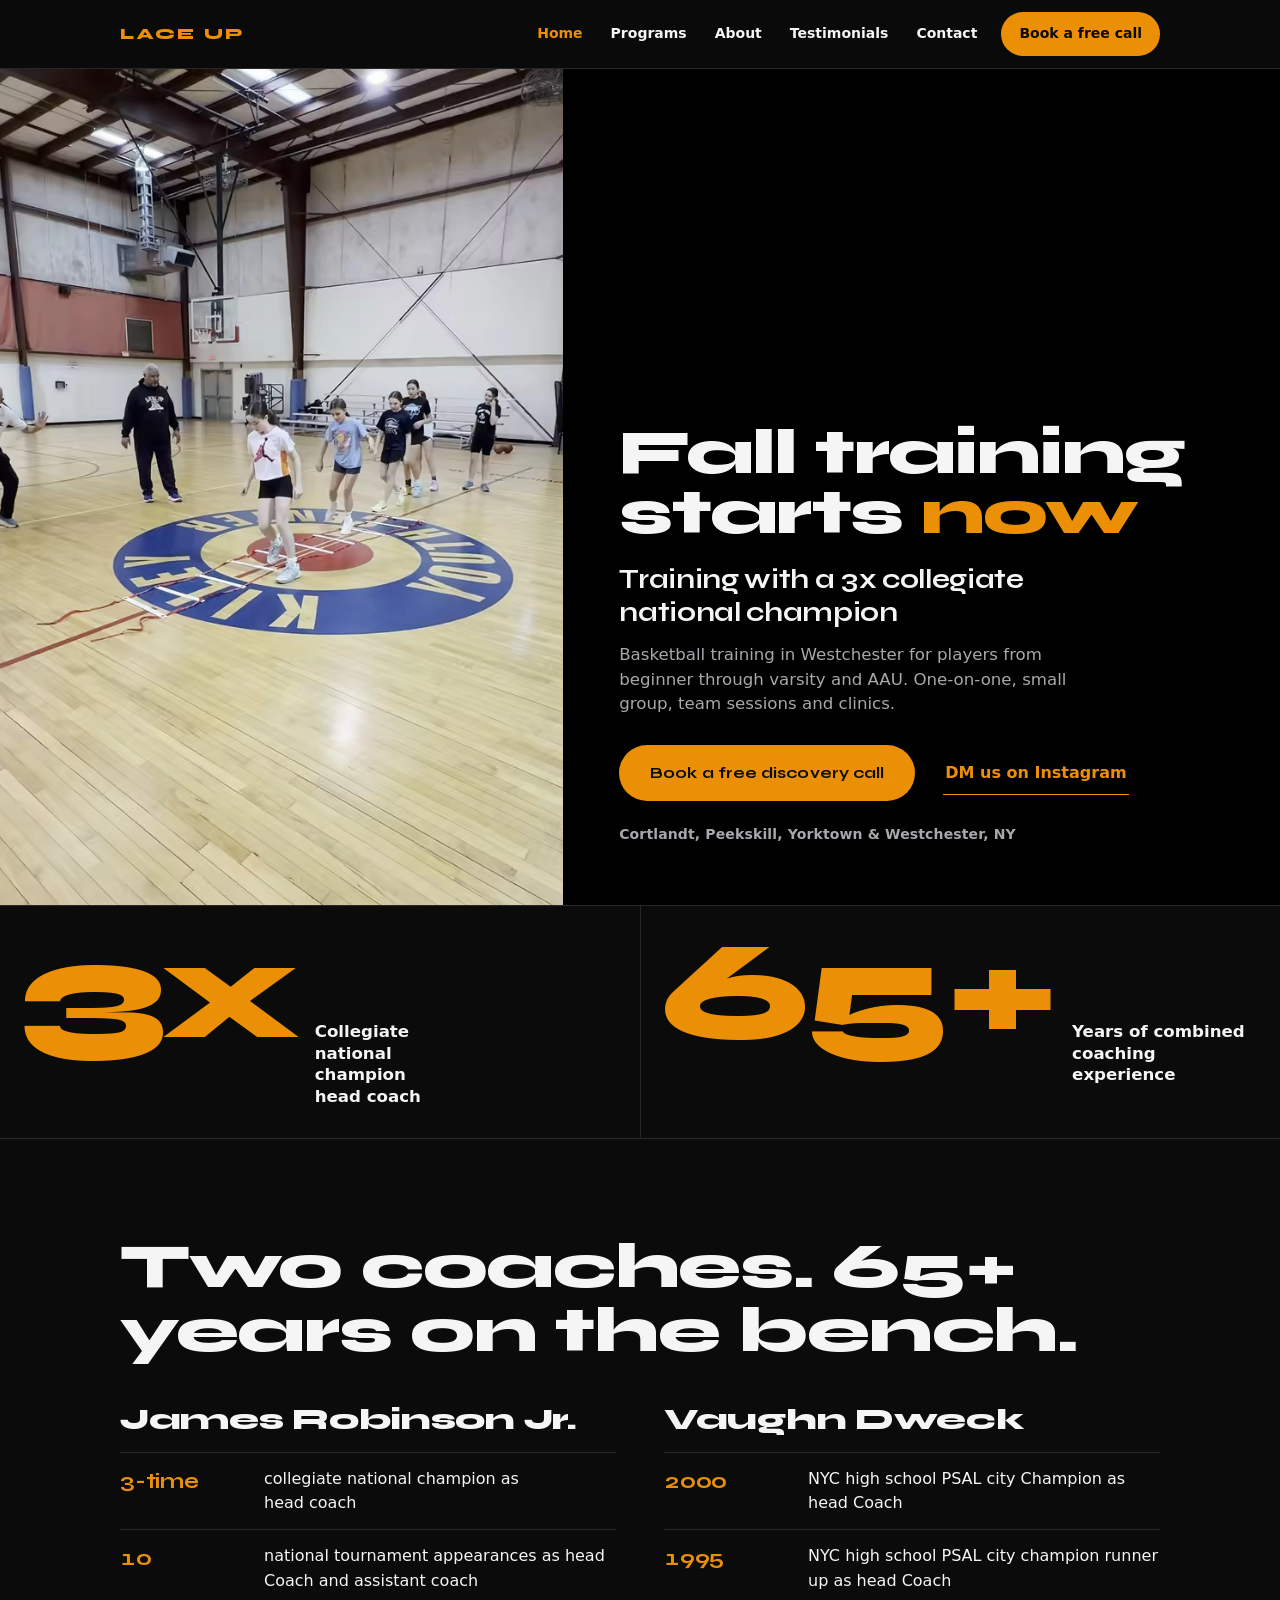
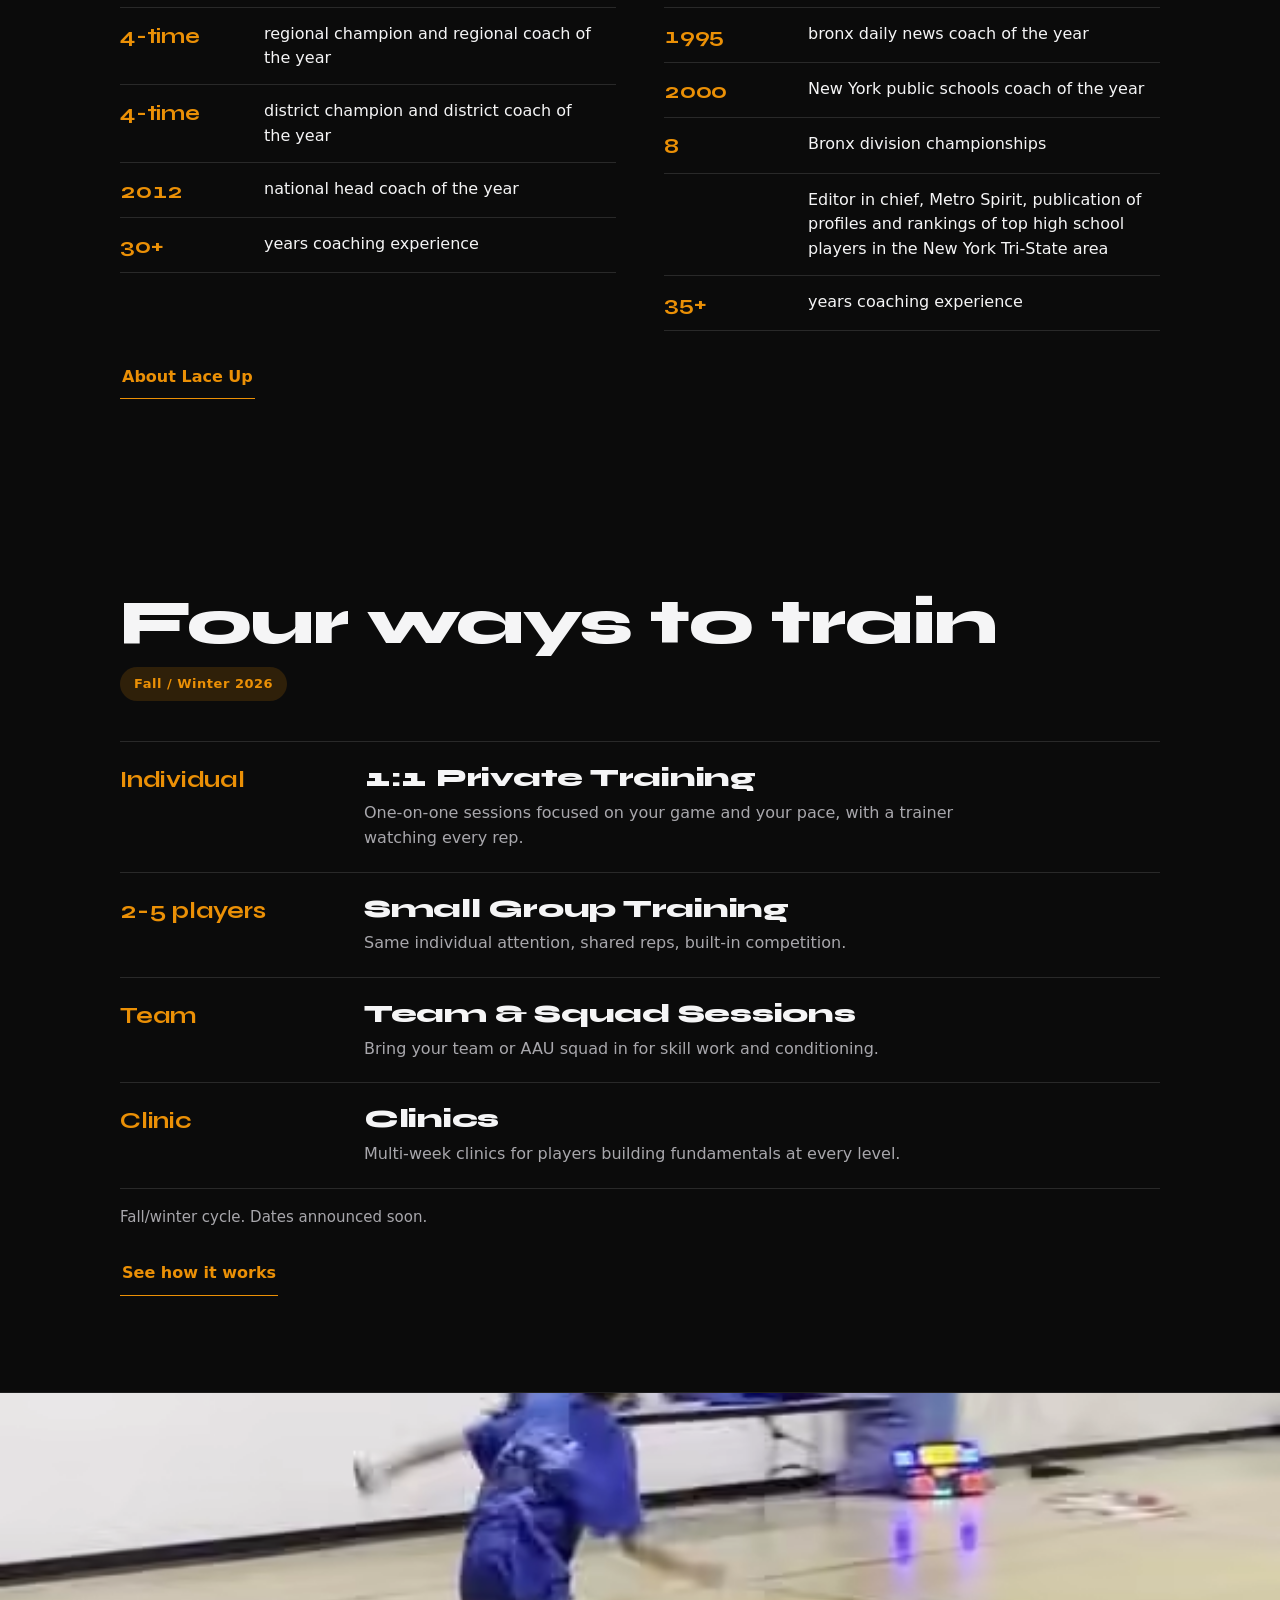
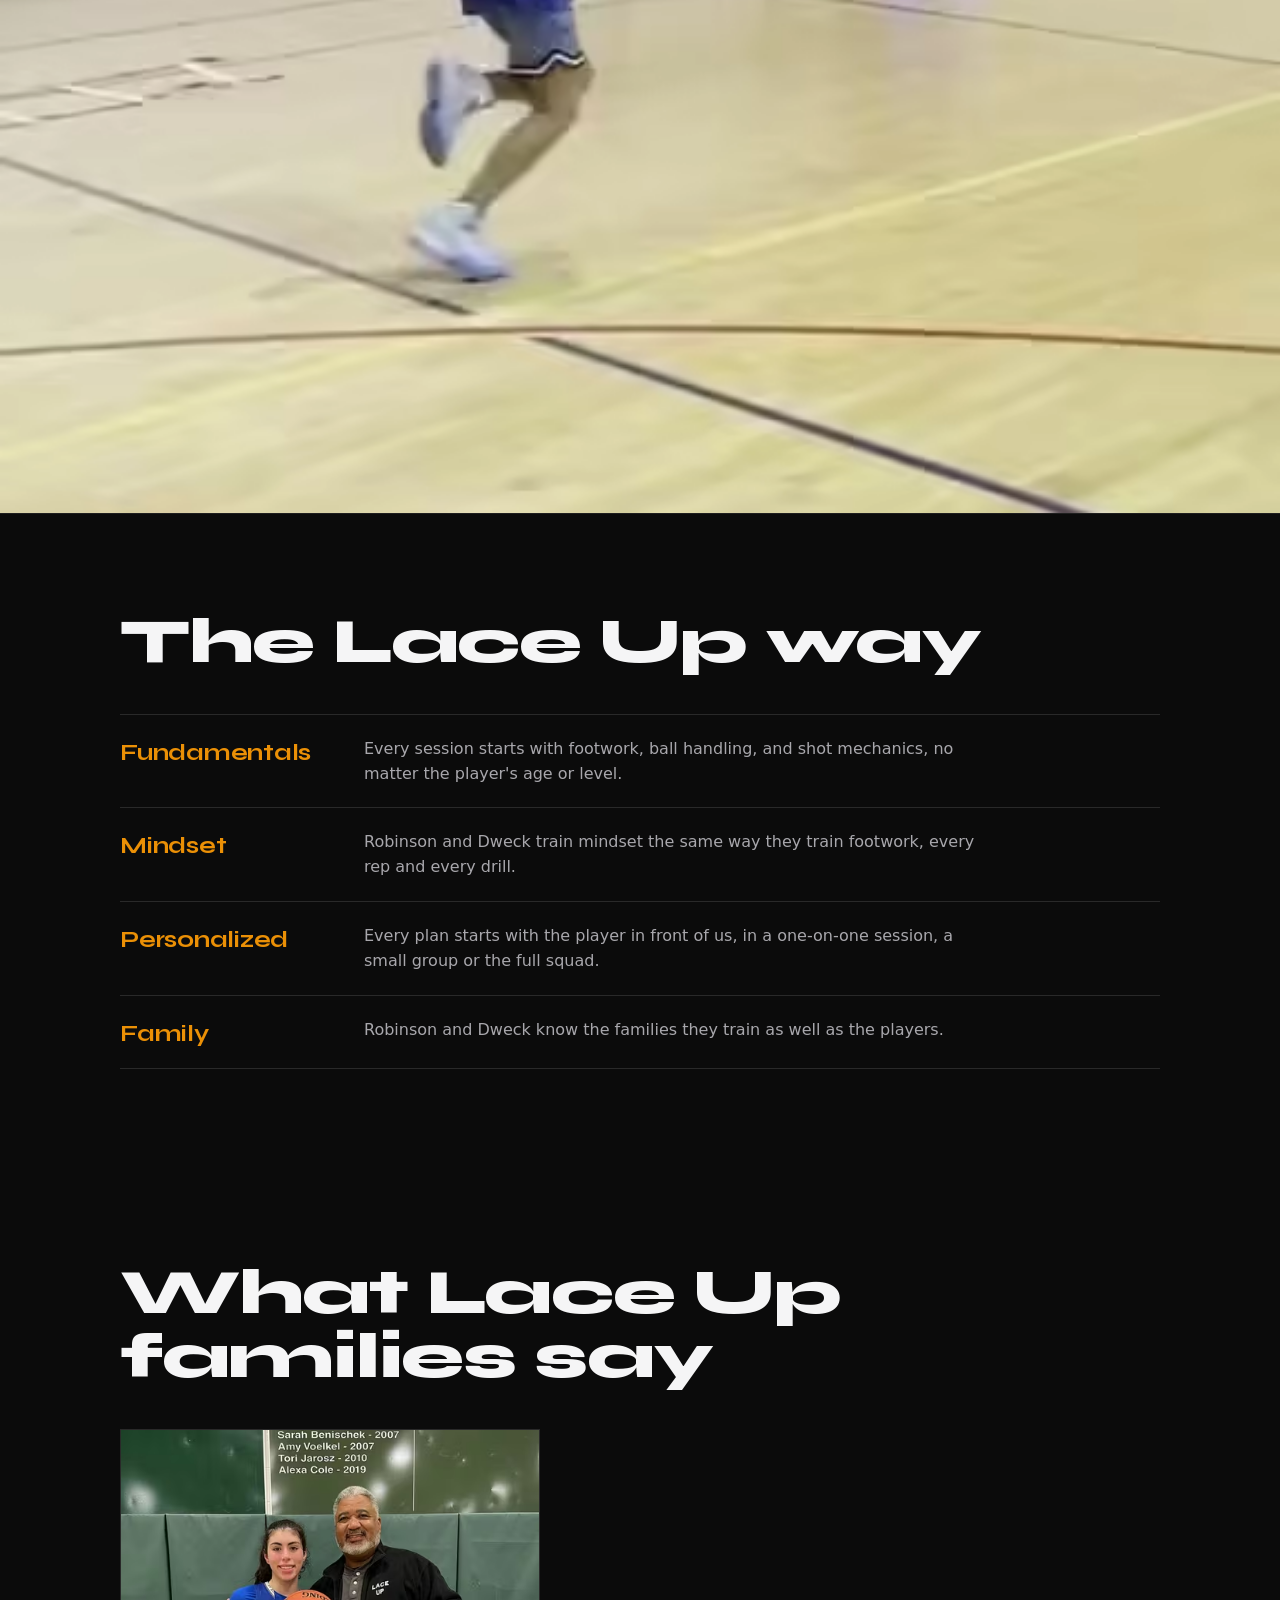
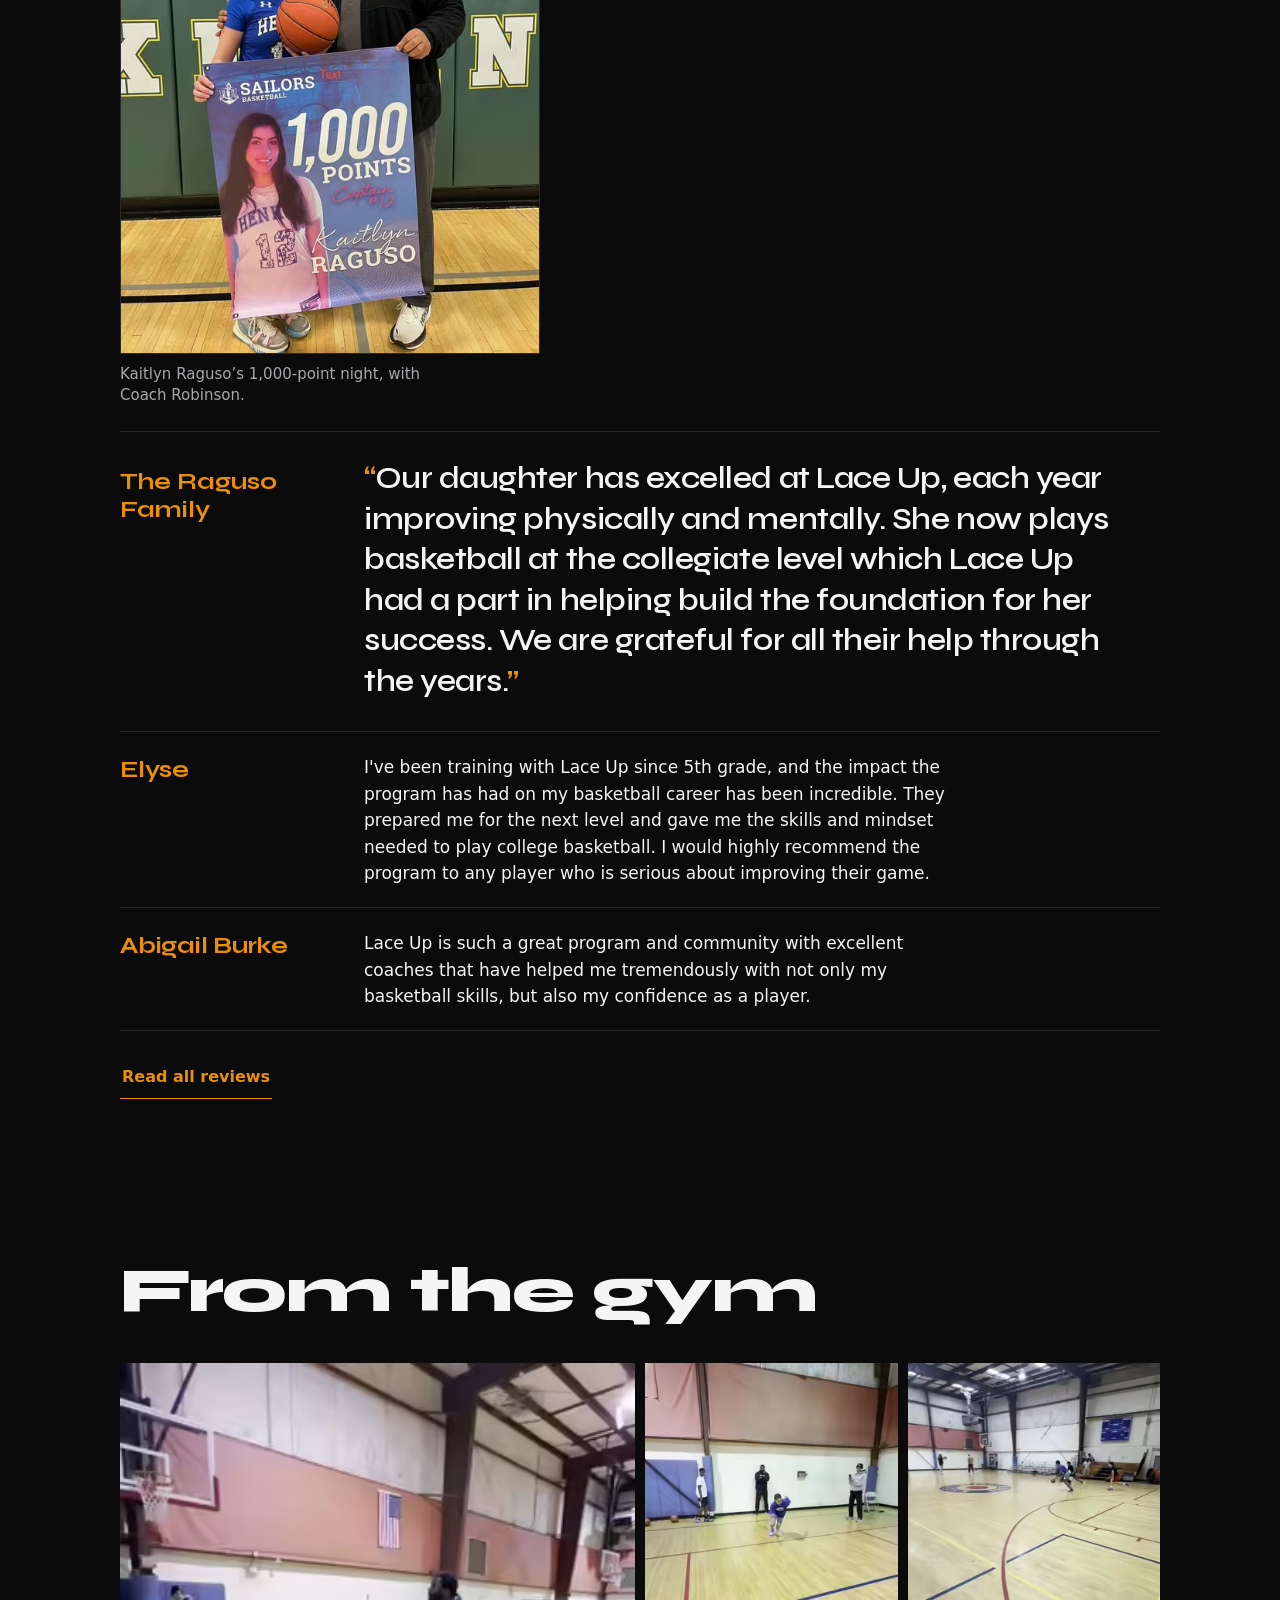
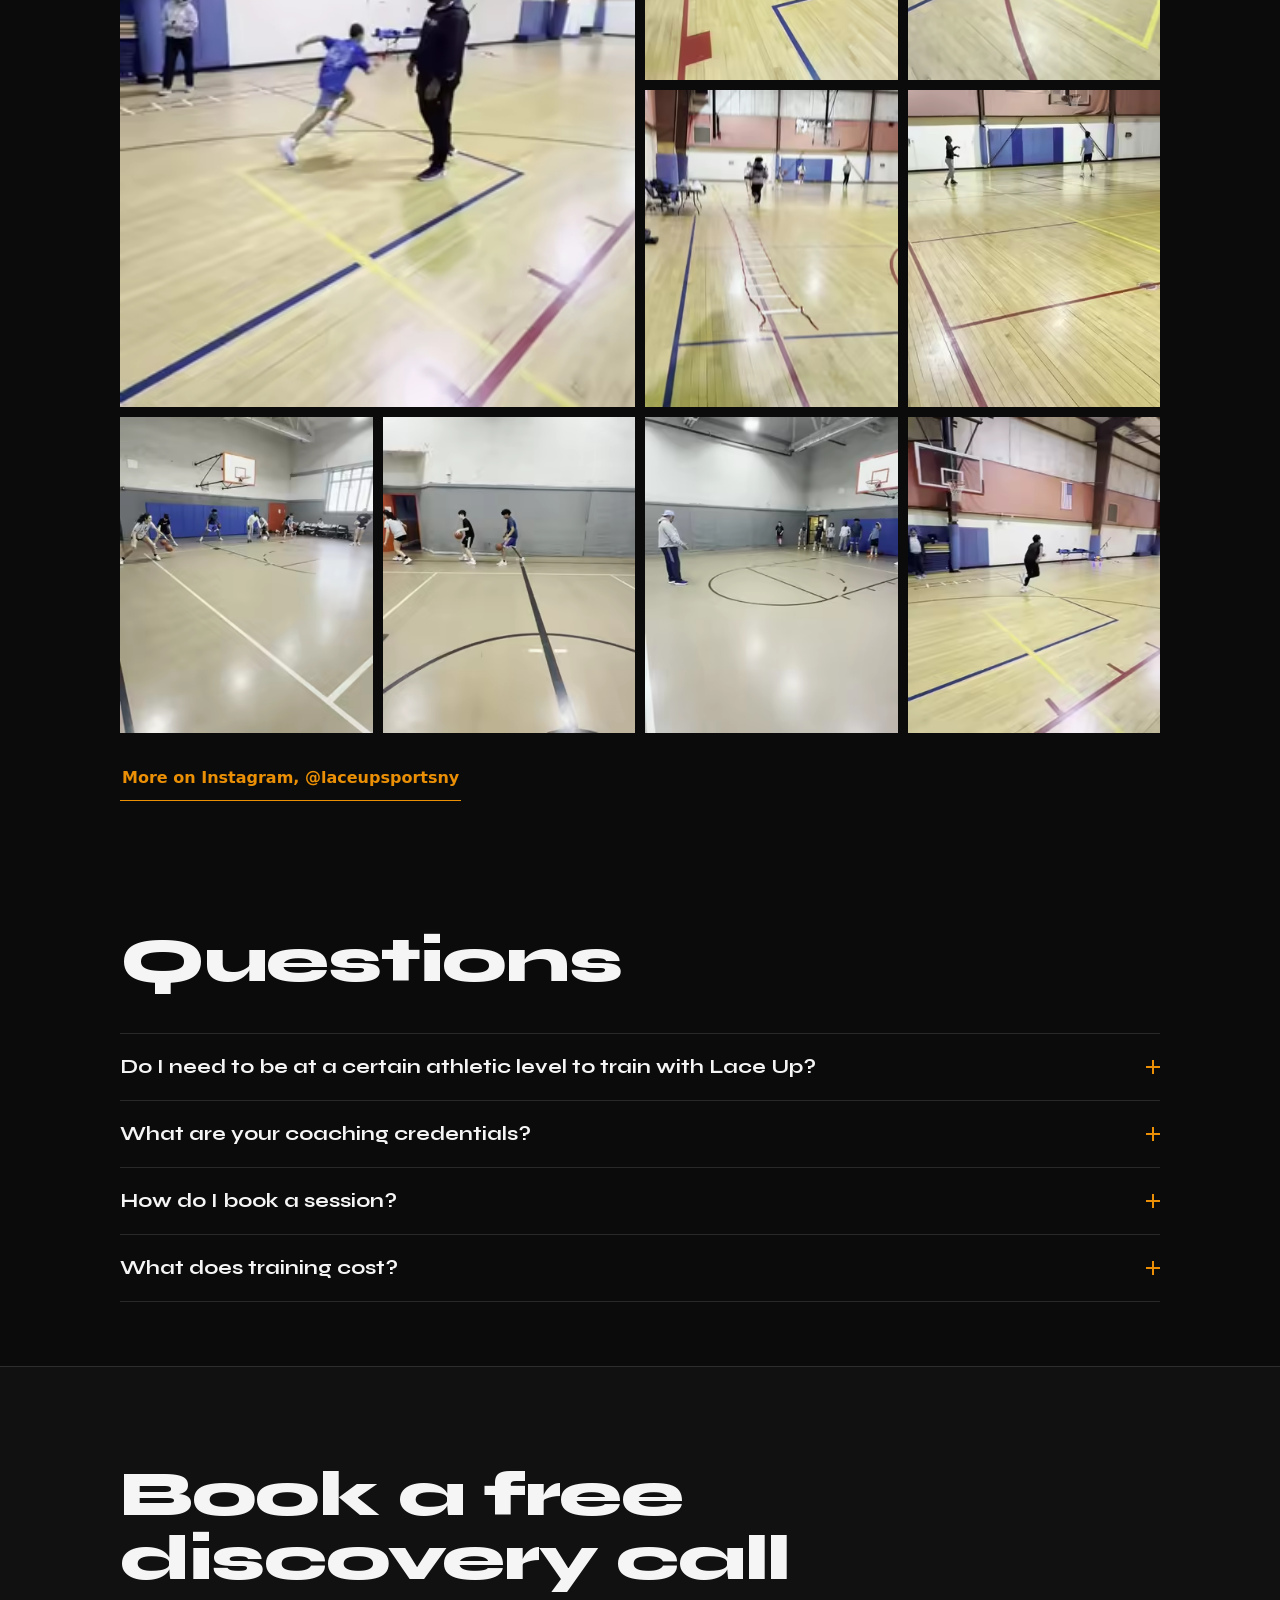
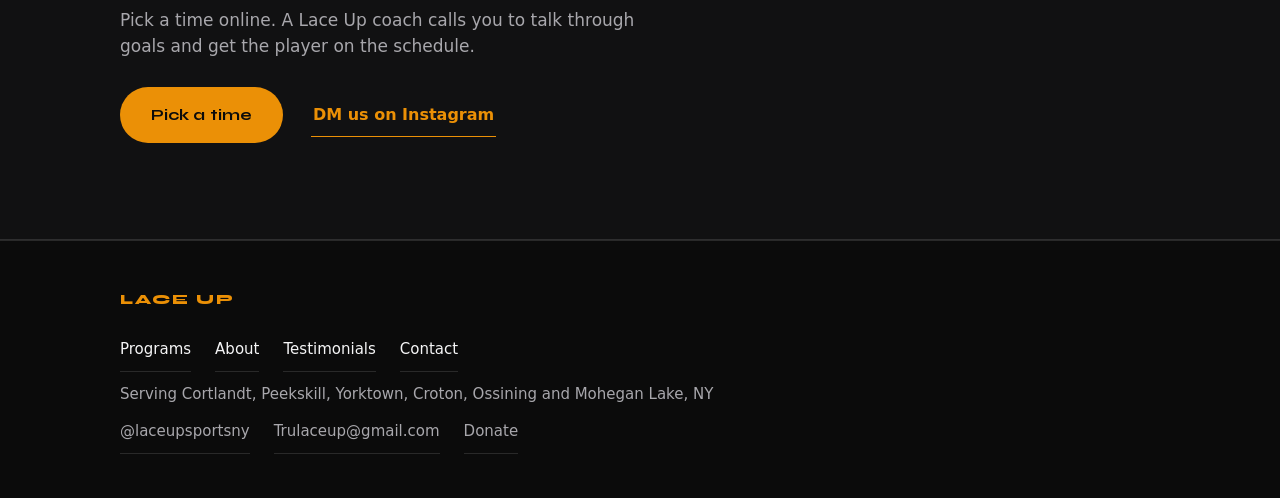
==== commit 47eb4da0: "Donate with PayPal back (Lace Up Sports LLC): contact page section + footer link on every page Co-Au" ====
--- a/index.html
+++ b/index.html
@@ -255,6 +255,7 @@
       <div class="foot-row">
         <a href="https://www.instagram.com/laceupsportsny" target="_blank" rel="noopener">@laceupsportsny</a>
         <a href="mailto:Trulaceup@gmail.com">Trulaceup@gmail.com</a>
+        <a href="https://www.paypal.com/donate/?business=Trulaceup%40gmail.com&amp;no_recurring=0&amp;currency_code=USD&amp;item_name=Lace+Up+Sports" target="_blank" rel="noopener">Donate</a>
       </div>
     </div>
   </footer>
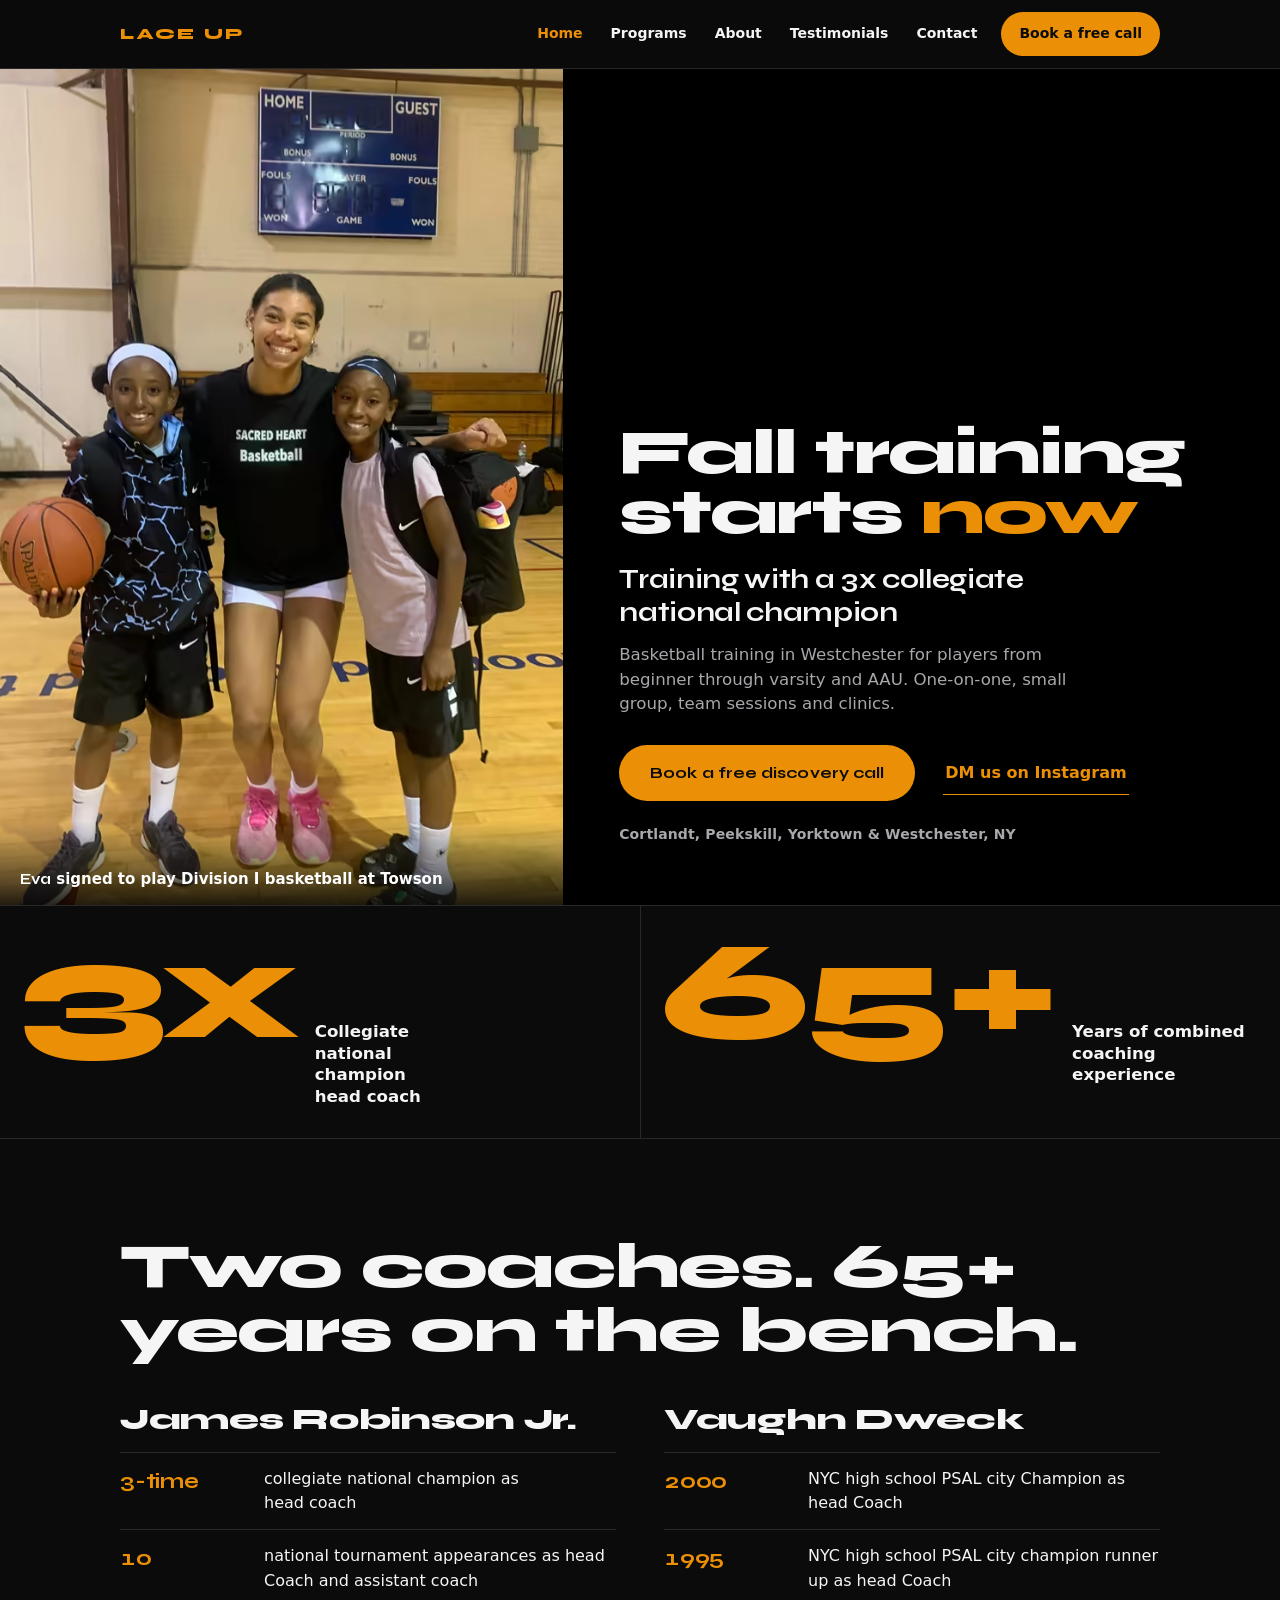
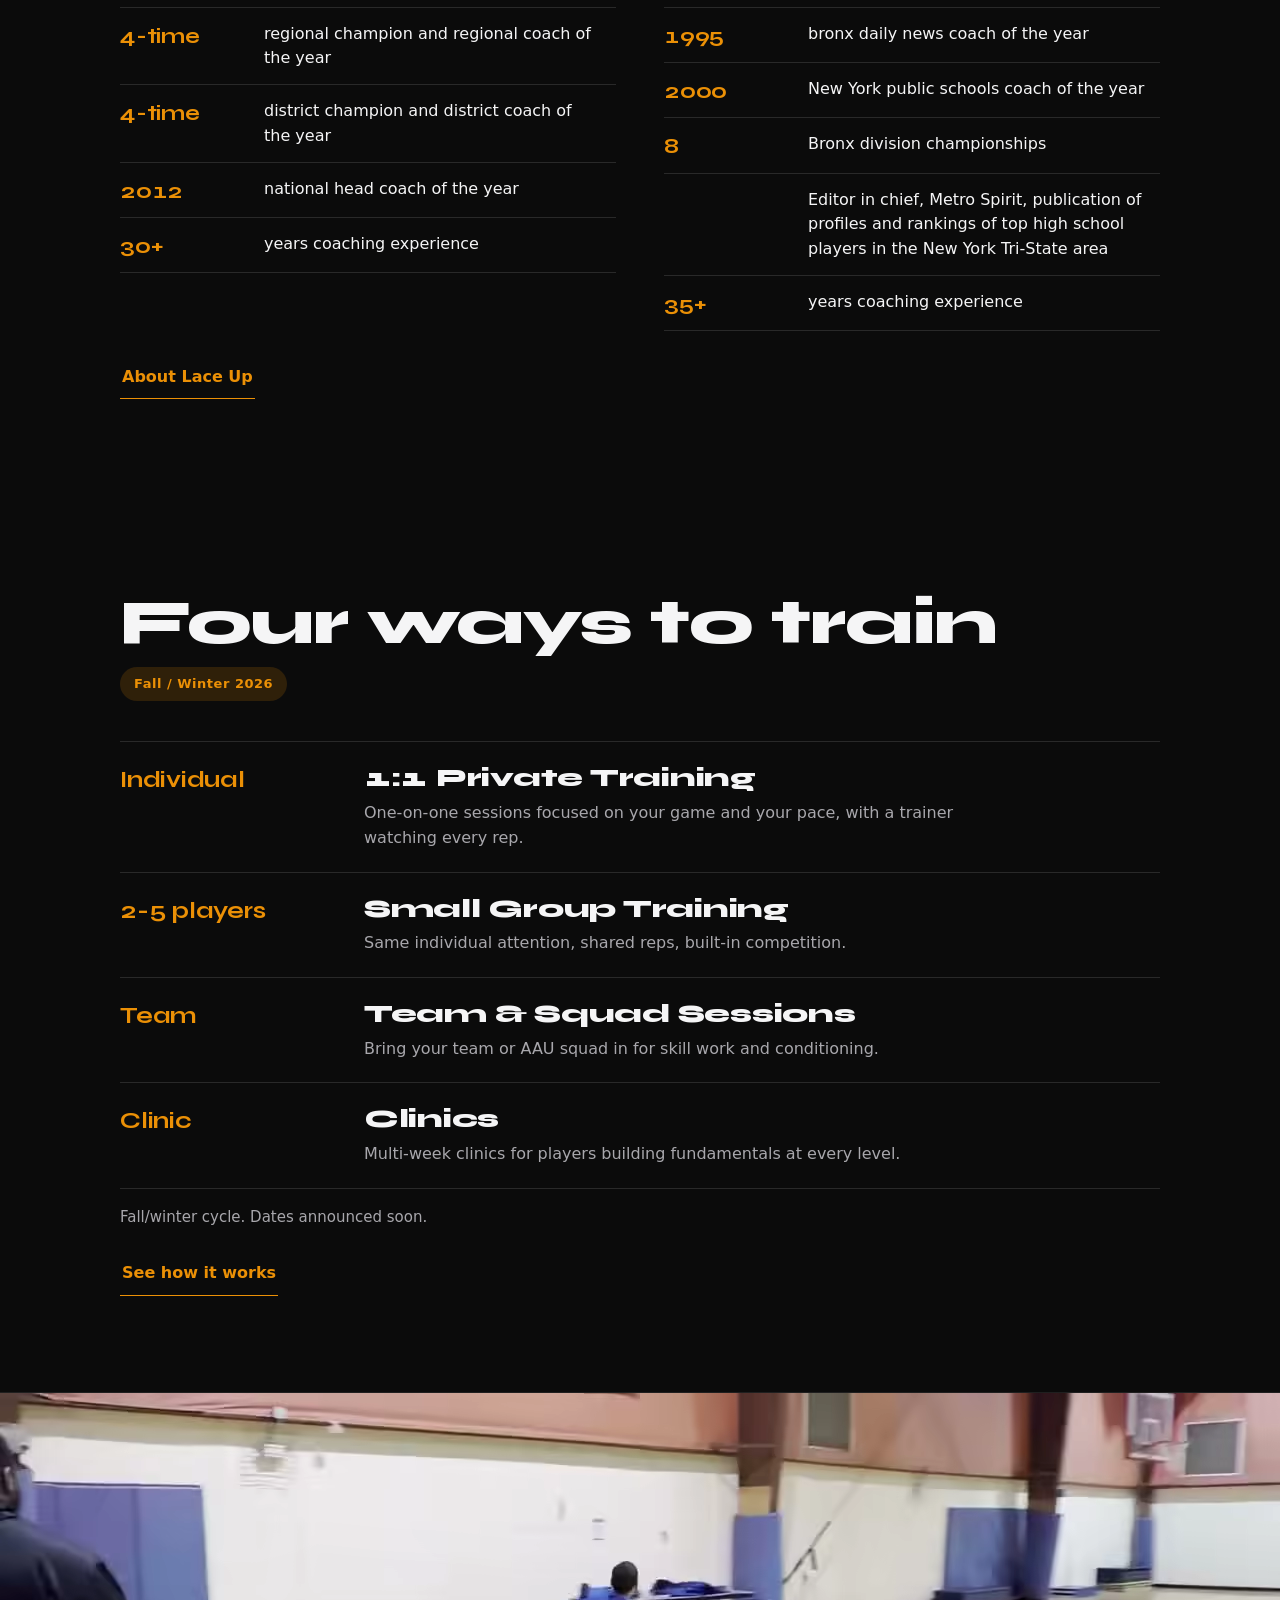
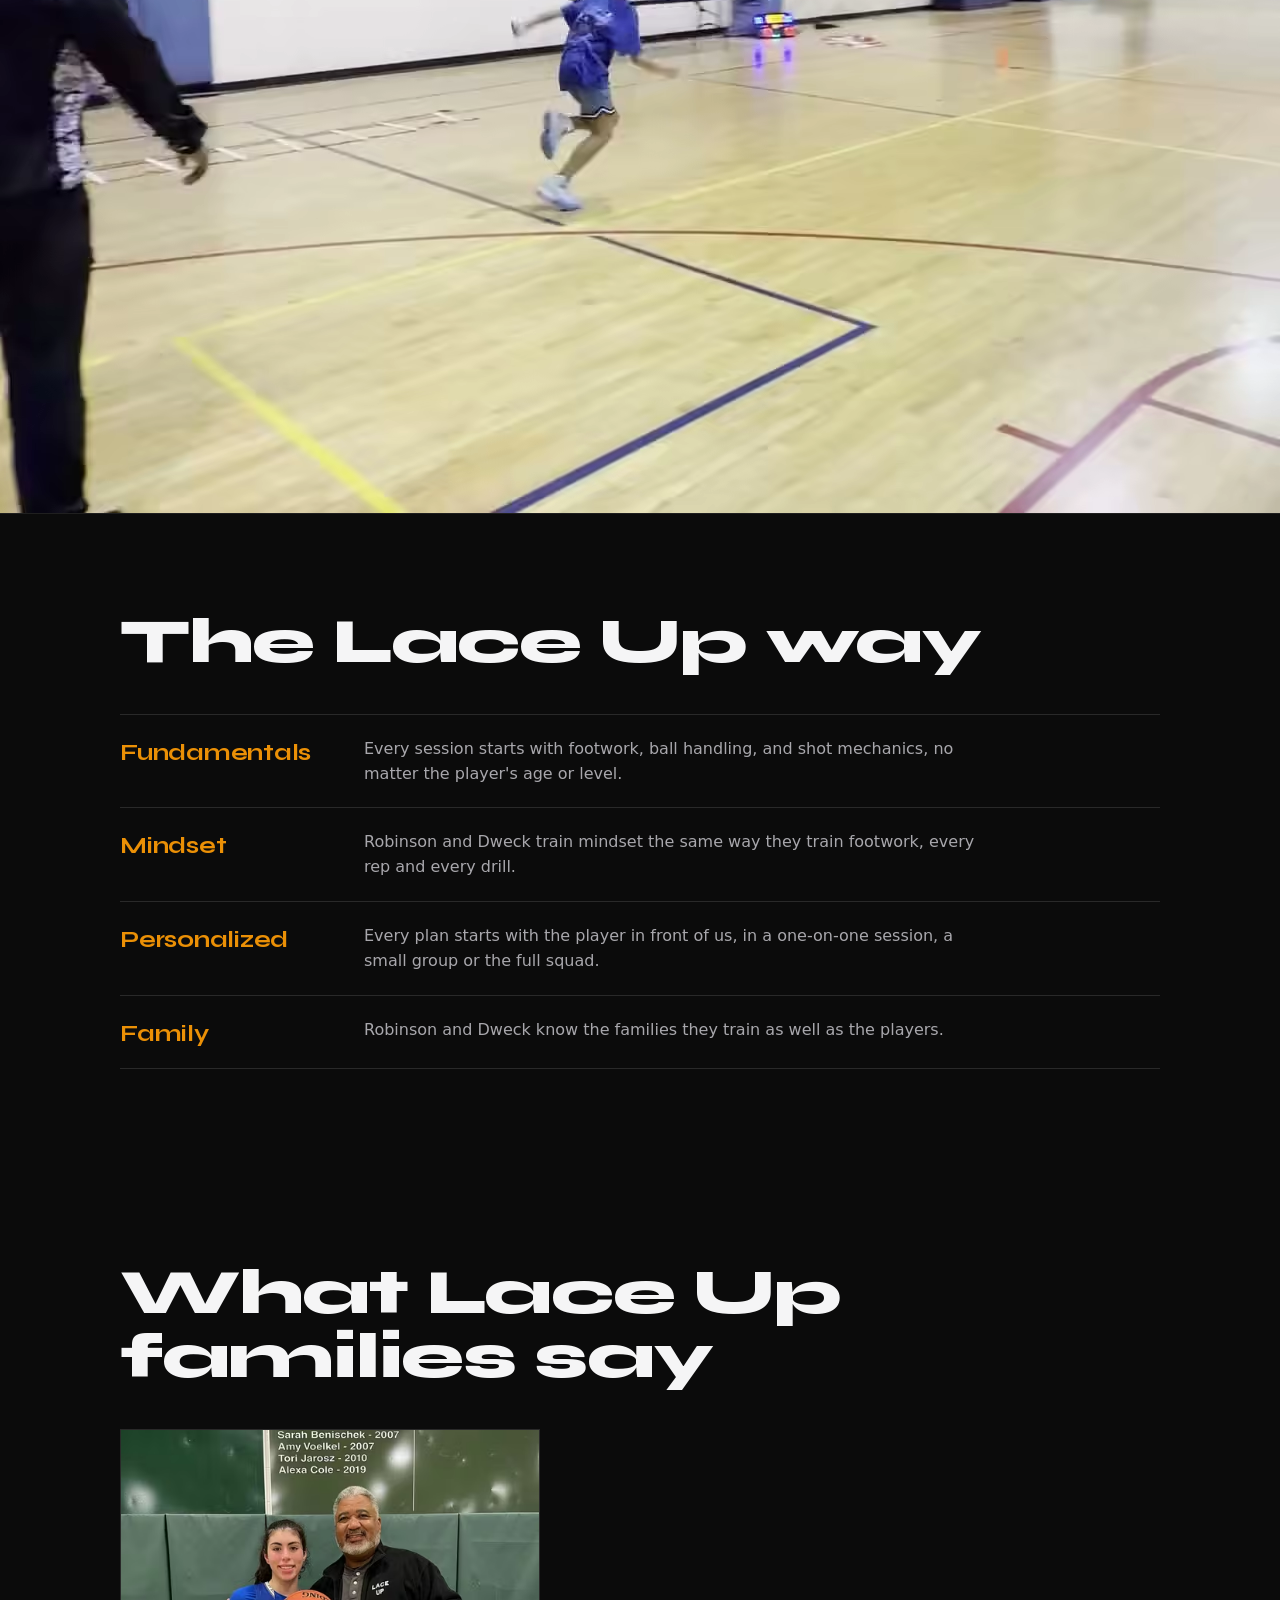
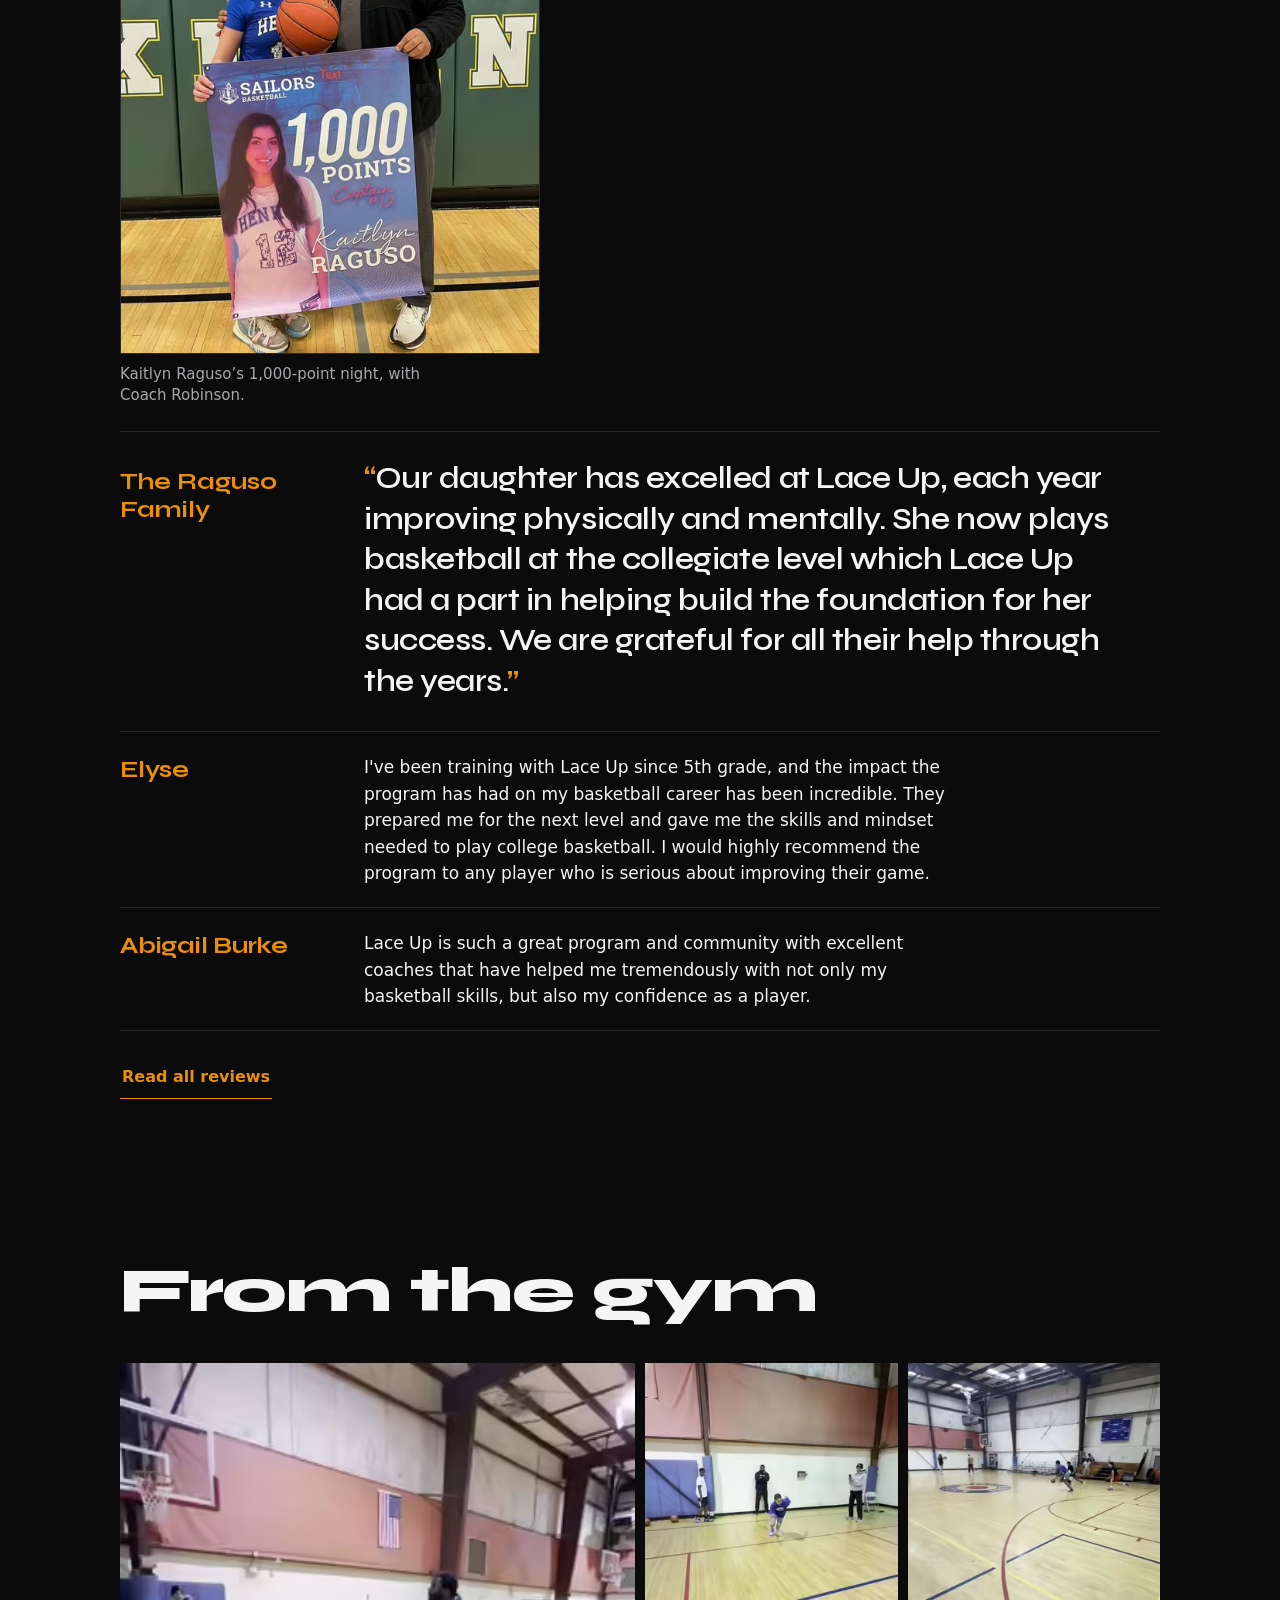
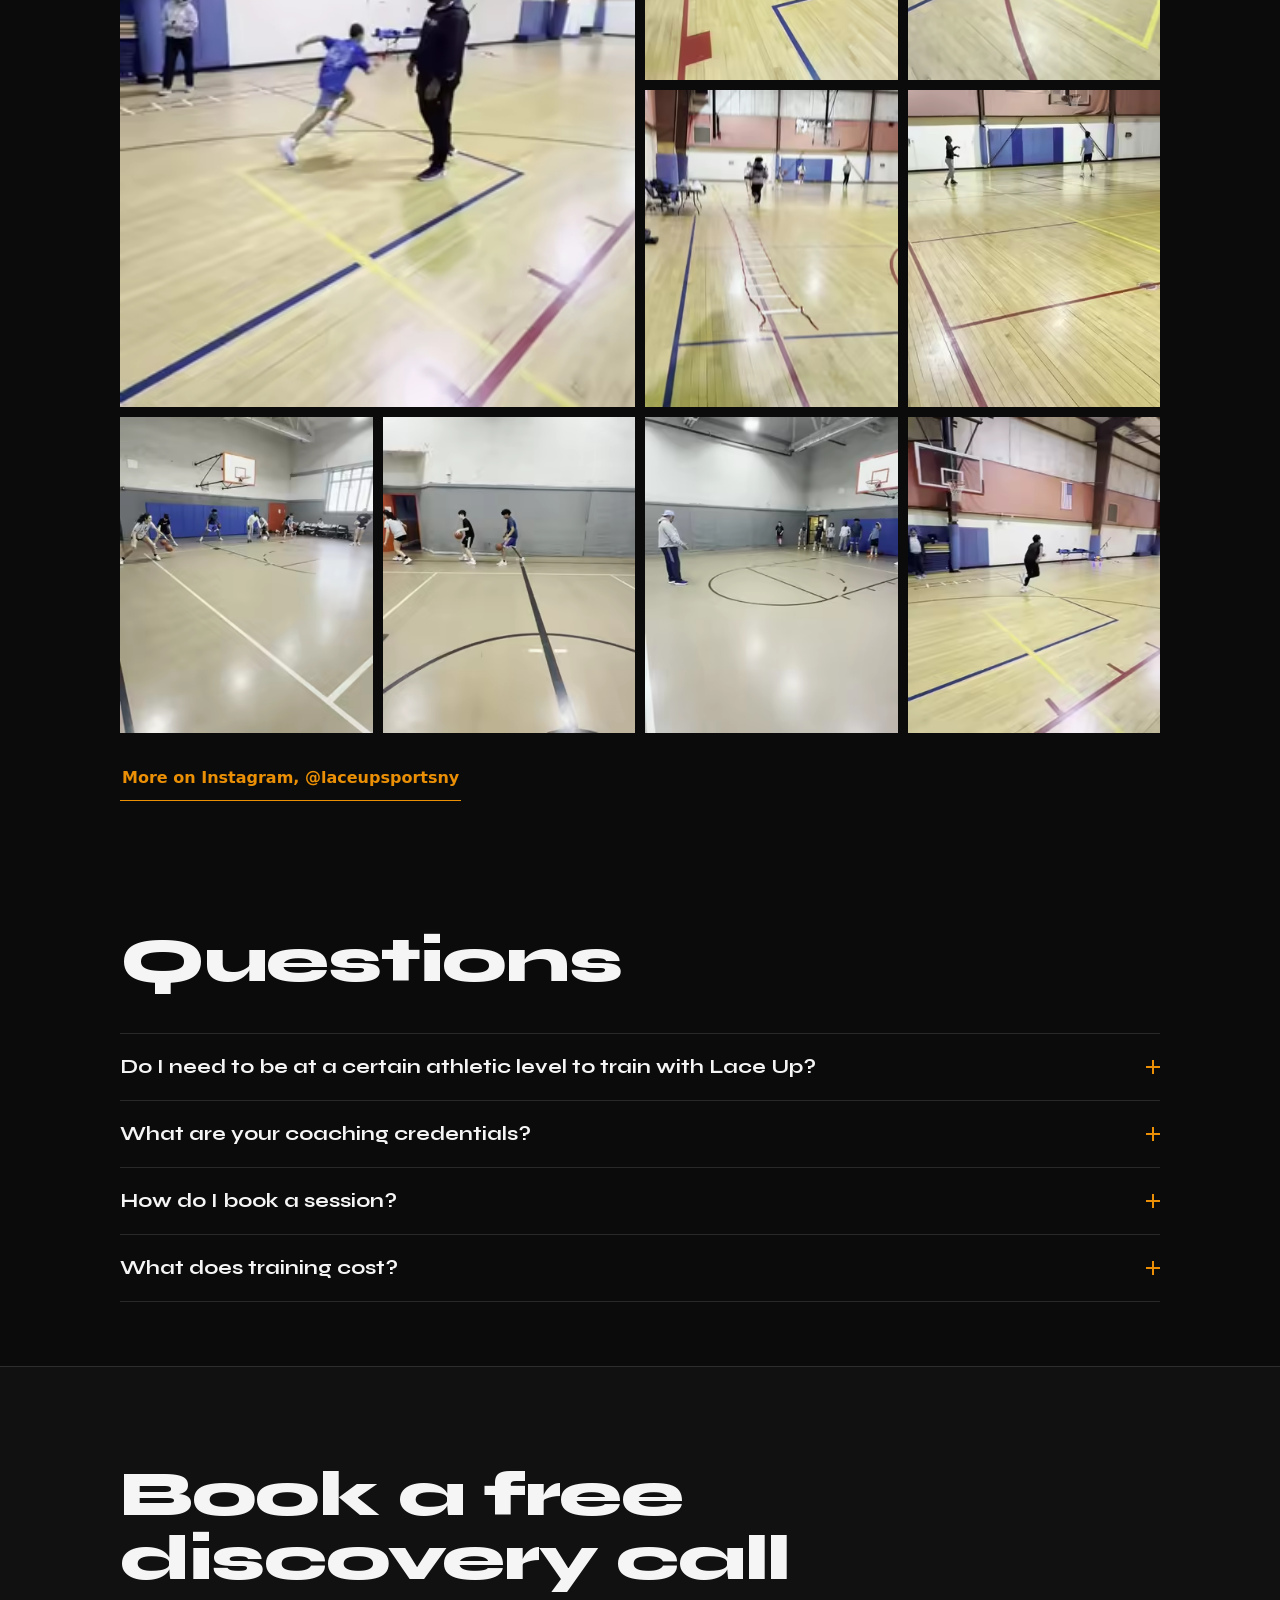
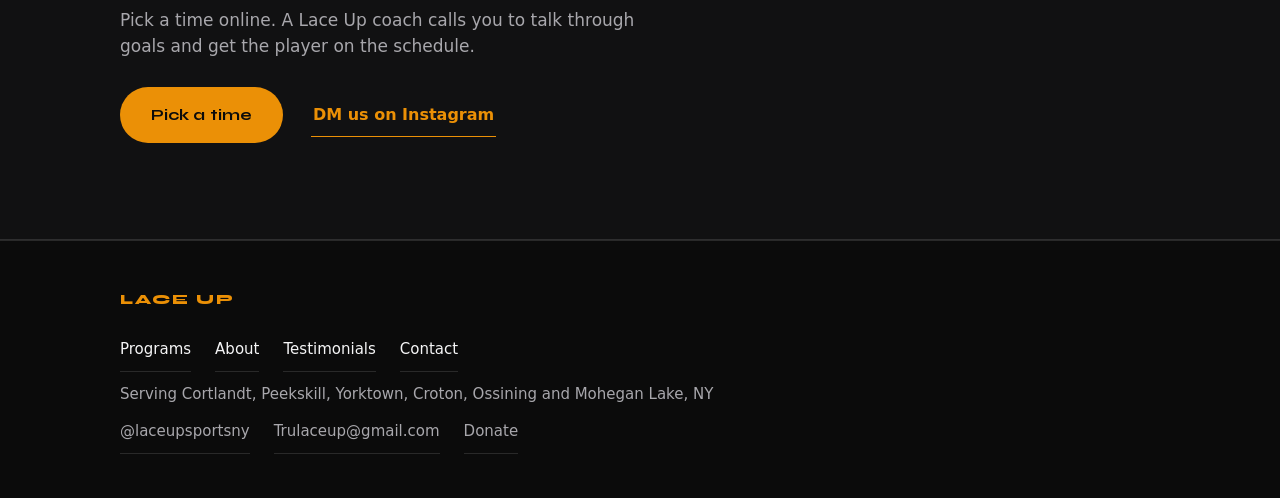
==== commit a995150f: "Hero: Eva's Towson signing photo (color, with two younger Lace Up players); caption 'Eva signed to p" ====
--- a/index.html
+++ b/index.html
@@ -22,7 +22,7 @@
 <link rel="preload" as="font" type="font/woff2" href="/assets/fonts/syne-latin-vf.woff2" crossorigin>
 <link rel="preload" as="image" type="image/avif" imagesrcset="/assets/hero-portrait-540.avif 540w, /assets/hero-portrait-810.avif 810w, /assets/hero-portrait-1080.avif 1080w" imagesizes="(max-width: 700px) 100vw, 44vw" fetchpriority="high">
 <link rel="preconnect" href="https://assets.calendly.com">
-<link rel="stylesheet" href="/styles.css?v=ab4264d3">
+<link rel="stylesheet" href="/styles.css?v=73cc6734">
 <script>document.documentElement.classList.add('js');</script>
 <script type="application/ld+json">
 {"@context":"https://schema.org","@type":["LocalBusiness","SportsActivityLocation"],"name":"Lace Up Sports","description":"Basketball training for youth and high school players in Westchester, NY.","url":"https://www.trulaceup.com/","email":"Trulaceup@gmail.com","image":"https://www.trulaceup.com/assets/og.jpg","sameAs":["https://www.instagram.com/laceupsportsny"],"areaServed":[{"@type":"City","name":"Cortlandt, NY"},{"@type":"City","name":"Peekskill, NY"},{"@type":"City","name":"Yorktown, NY"},{"@type":"City","name":"Croton, NY"},{"@type":"City","name":"Ossining, NY"},{"@type":"City","name":"Mohegan Lake, NY"}],"makesOffer":[{"@type":"Offer","itemOffered":{"@type":"Service","name":"1:1 Private Training"}},{"@type":"Offer","itemOffered":{"@type":"Service","name":"Small Group Training"}},{"@type":"Offer","itemOffered":{"@type":"Service","name":"Team & Squad Sessions"}},{"@type":"Offer","itemOffered":{"@type":"Service","name":"Clinics"}}]}
@@ -53,8 +53,9 @@
       <picture>
         <source type="image/avif" srcset="/assets/hero-portrait-540.avif 540w, /assets/hero-portrait-810.avif 810w, /assets/hero-portrait-1080.avif 1080w" sizes="(max-width: 700px) 100vw, 44vw">
         <source type="image/webp" srcset="/assets/hero-portrait-540.webp 540w, /assets/hero-portrait-810.webp 810w, /assets/hero-portrait-1080.webp 1080w" sizes="(max-width: 700px) 100vw, 44vw">
-        <img src="/assets/hero-portrait.jpg" width="1600" height="2000" alt="Lace Up coaches leading a group of players through footwork drills on the gym floor" loading="eager" fetchpriority="high" decoding="async">
+        <img src="/assets/hero-portrait.jpg" width="1600" height="2000" alt="Eva, who signed to play Division I basketball at Towson, with two younger Lace Up players in the gym" loading="eager" fetchpriority="high" decoding="async">
       </picture>
+      <p class="hero-tag"><span>Eva</span> signed to play Division I basketball at Towson</p>
     </div>
     <div class="hero-copy">
       <h1><span class="line"><span>Fall training</span></span><span class="line"><span>starts <em>now</em></span></span></h1>
--- a/styles.css
+++ b/styles.css
@@ -119,6 +119,8 @@
 .hero-photo{position:relative; overflow:hidden; background:#000;}
 .hero-photo img{display:block; width:100%; height:100%; object-fit:cover; object-position:center 40%;}
 .hero-copy{position:relative; z-index:1;}
+.hero-tag{position:absolute; left:0; right:0; bottom:0; margin:0; padding:48px 20px 16px; background:linear-gradient(to top,rgba(0,0,0,.85),rgba(0,0,0,0)); color:#fff; font-family:var(--text); font-size:15px; font-weight:600; line-height:1.35;}
+.hero-tag span{color:#fff; font-family:var(--display); font-weight:700;}
 .hero h1{
   font-size:clamp(44px,5vw,76px);
   line-height:.94; letter-spacing:-.025em;
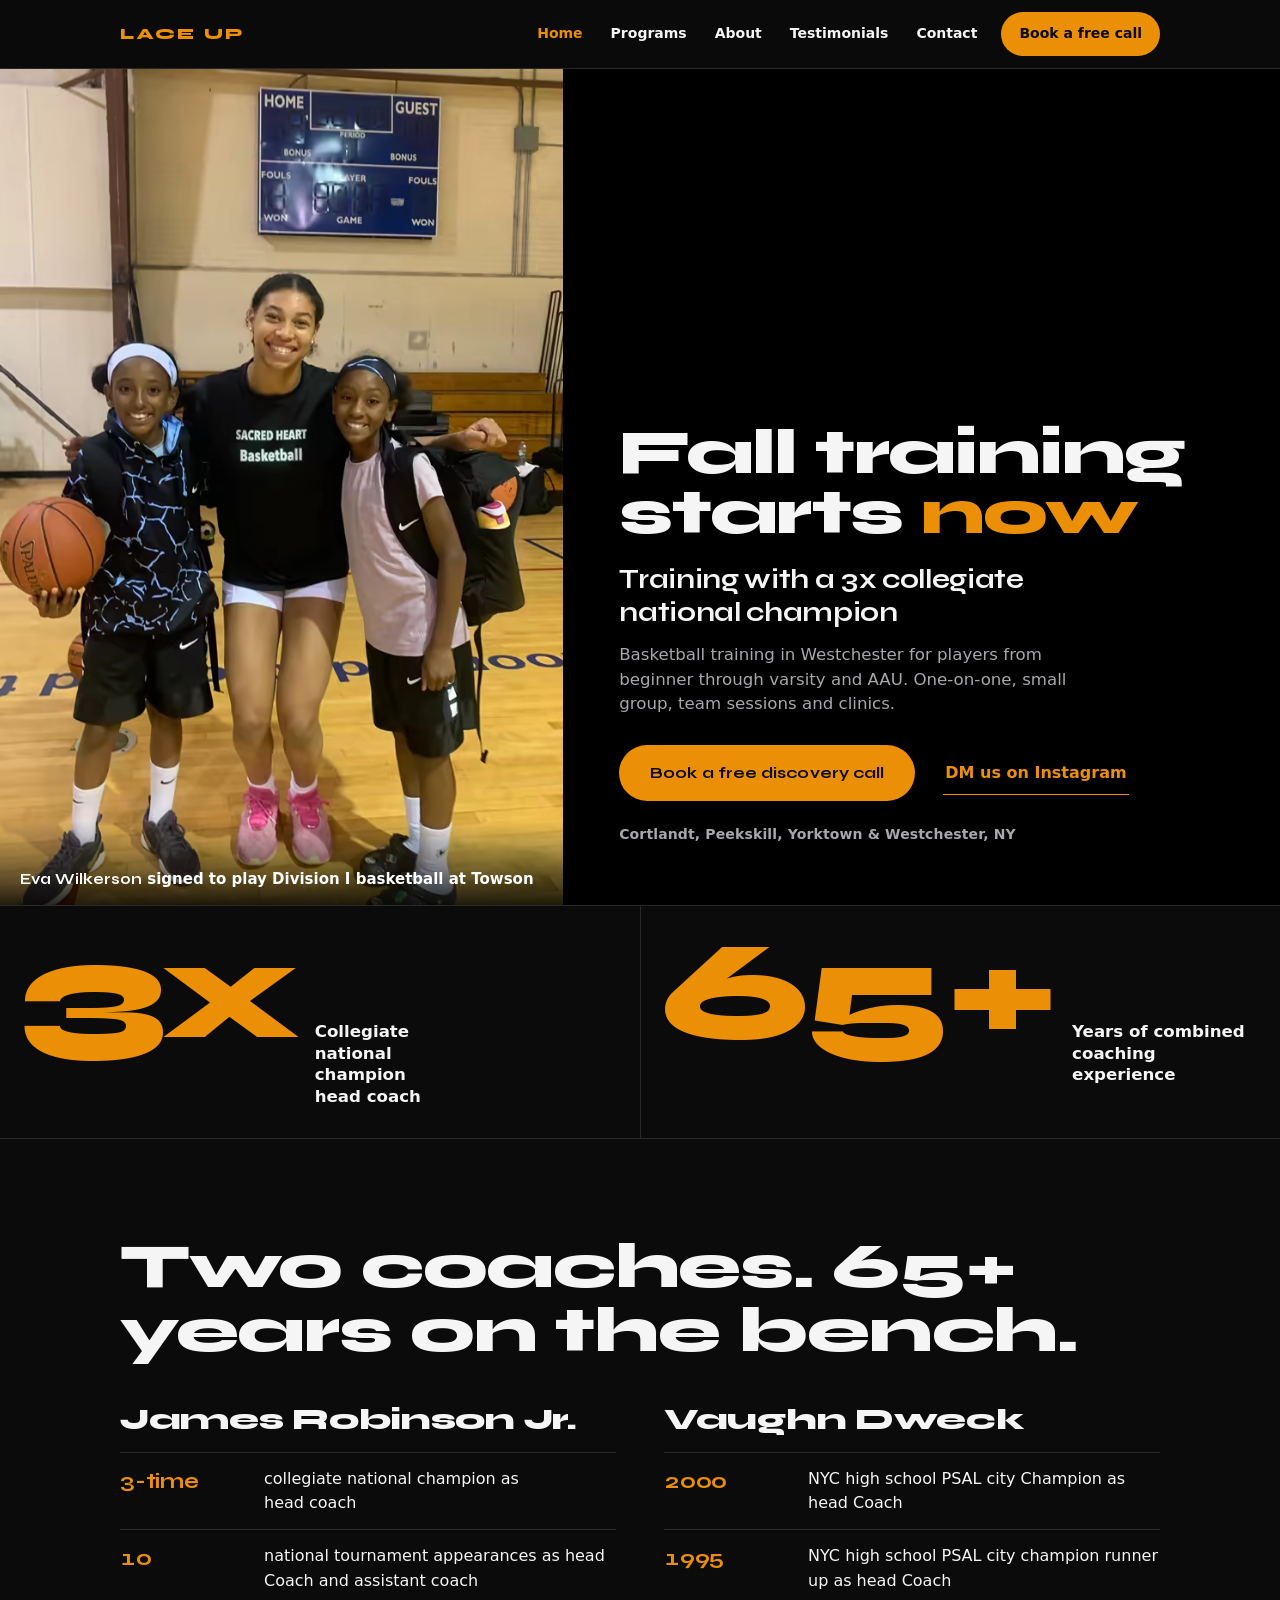
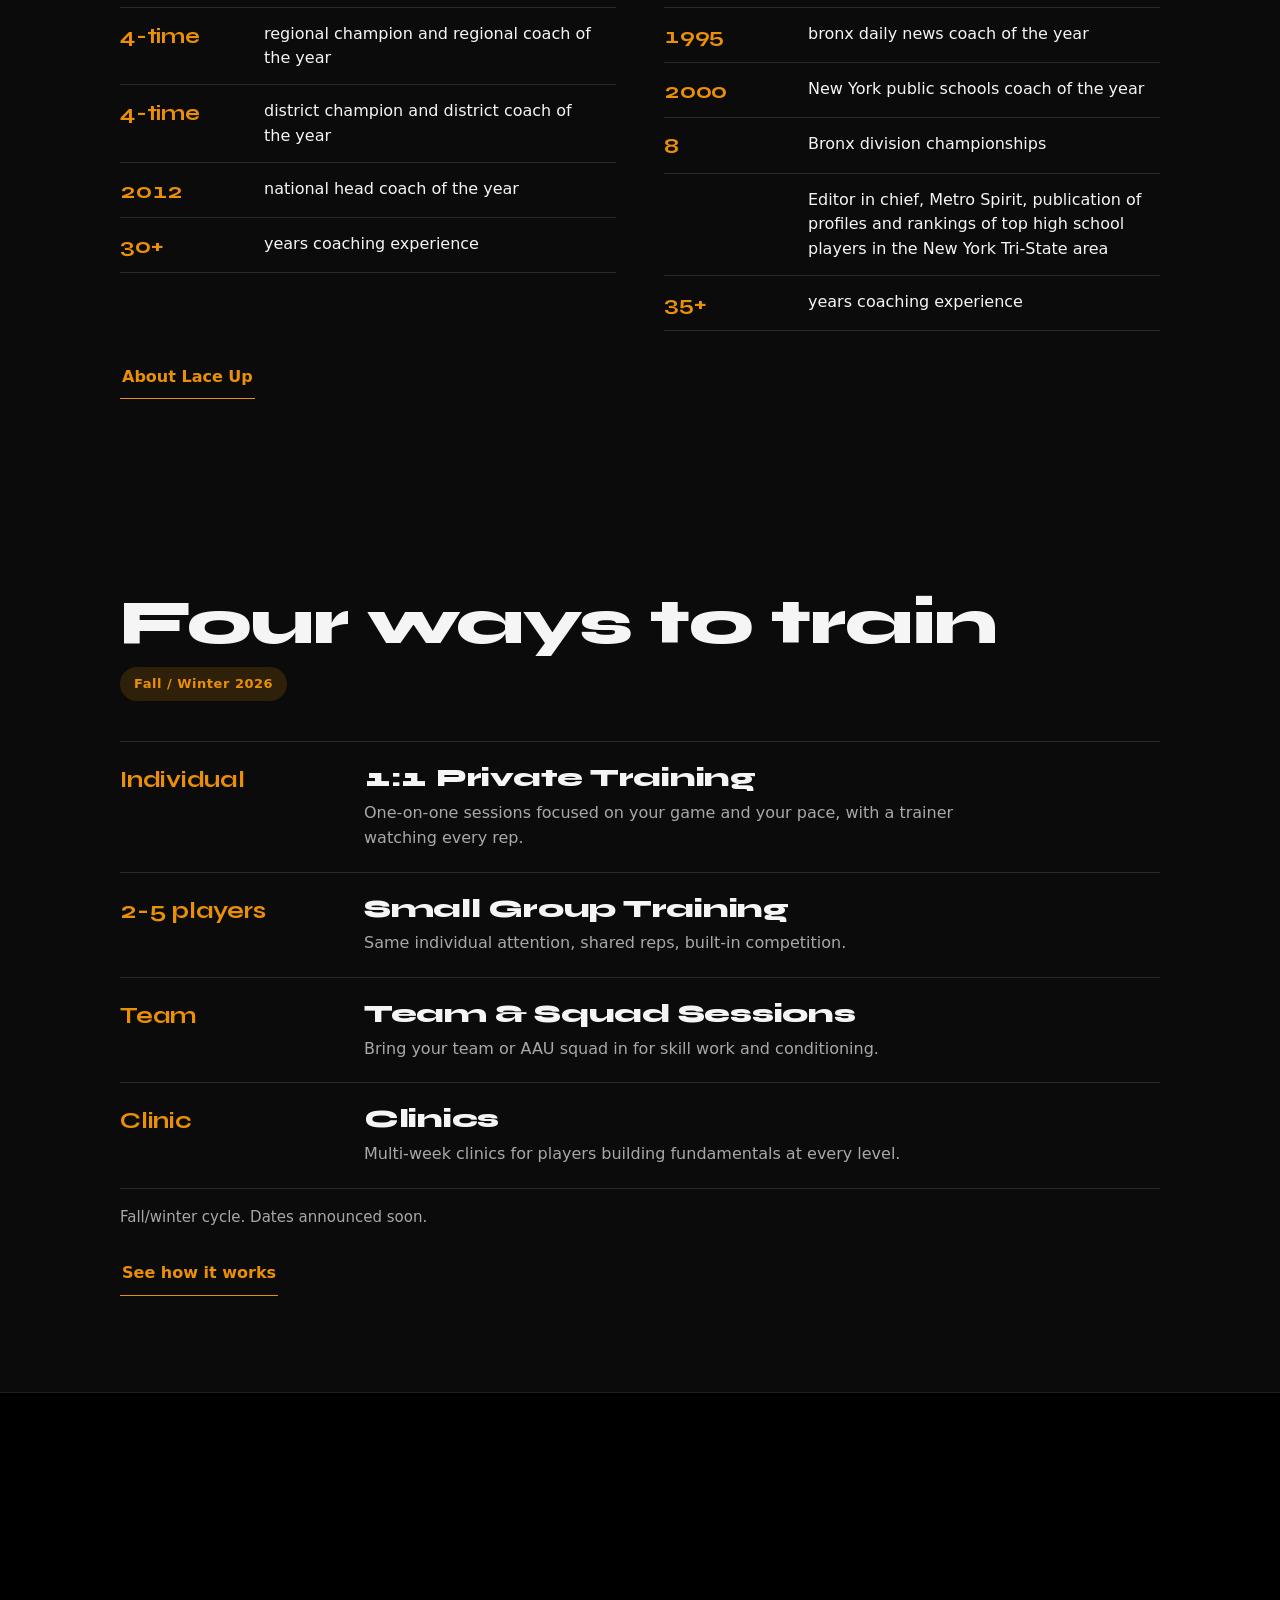
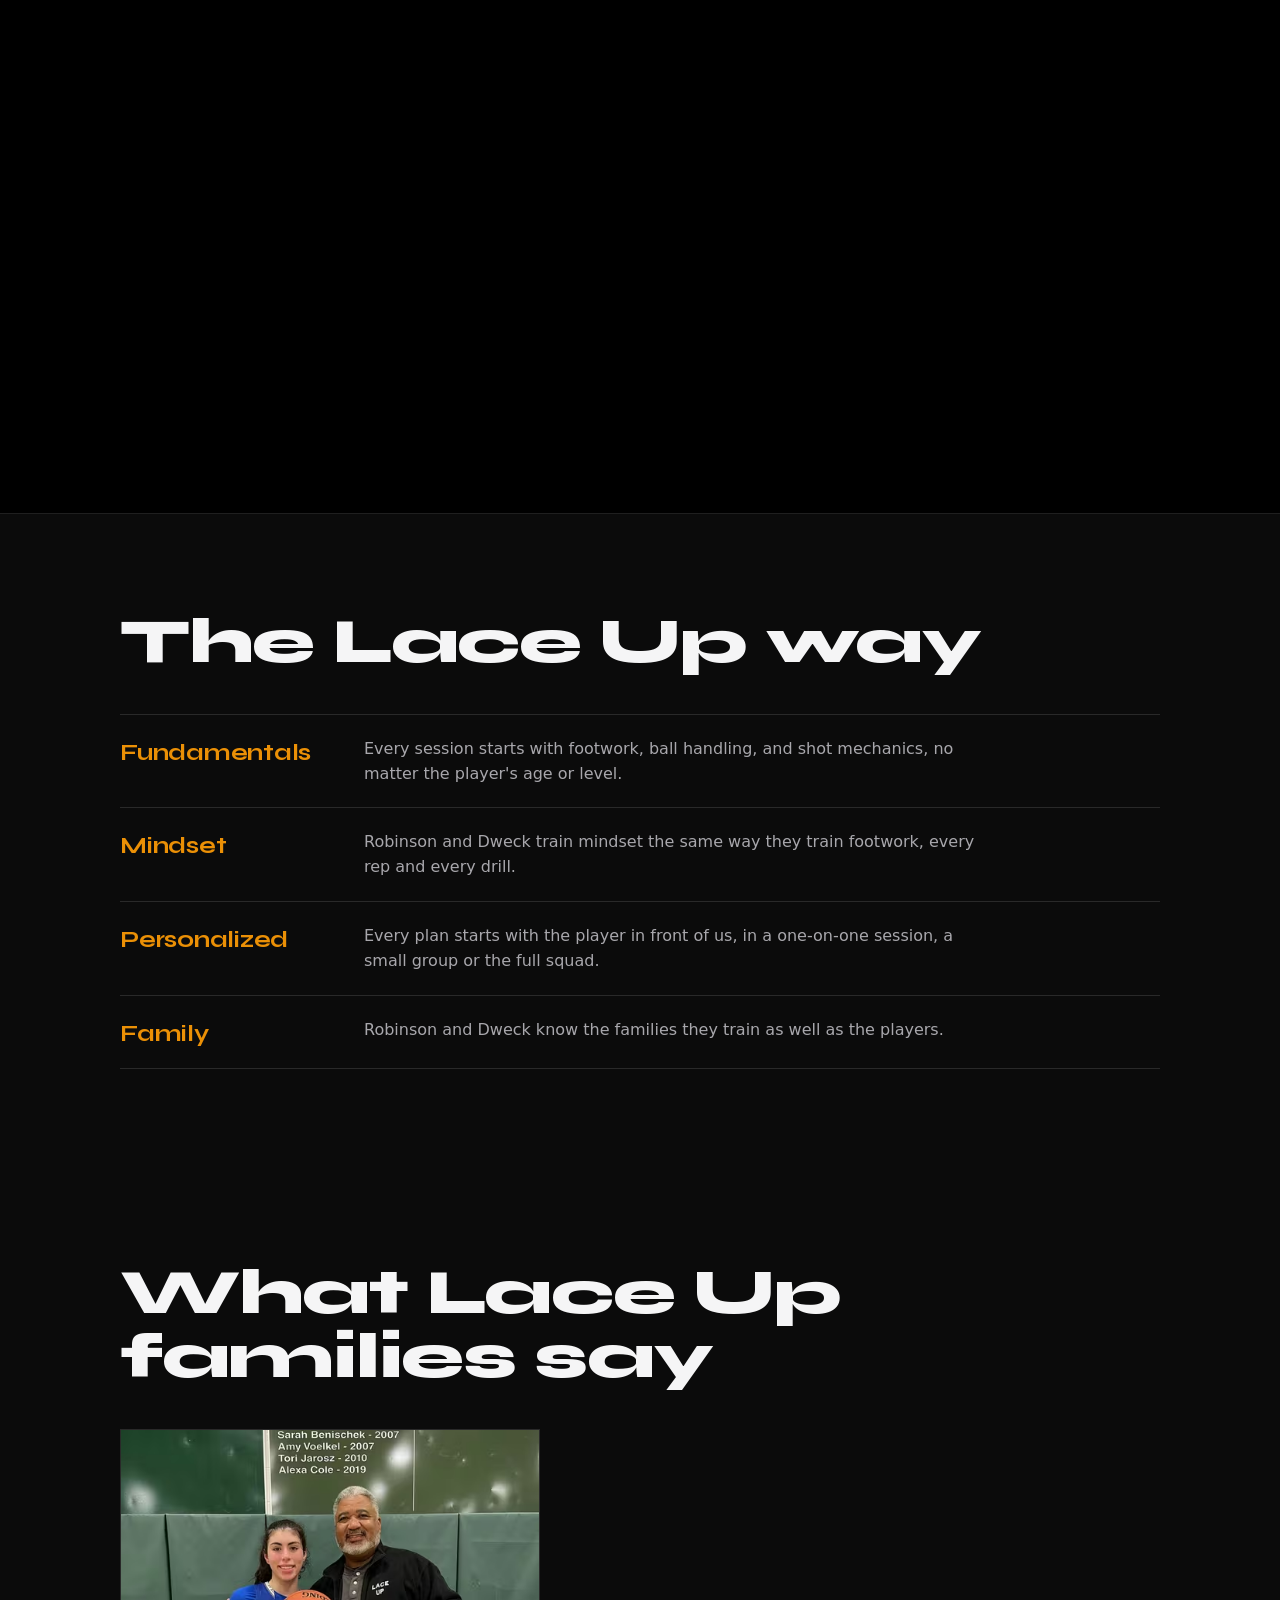
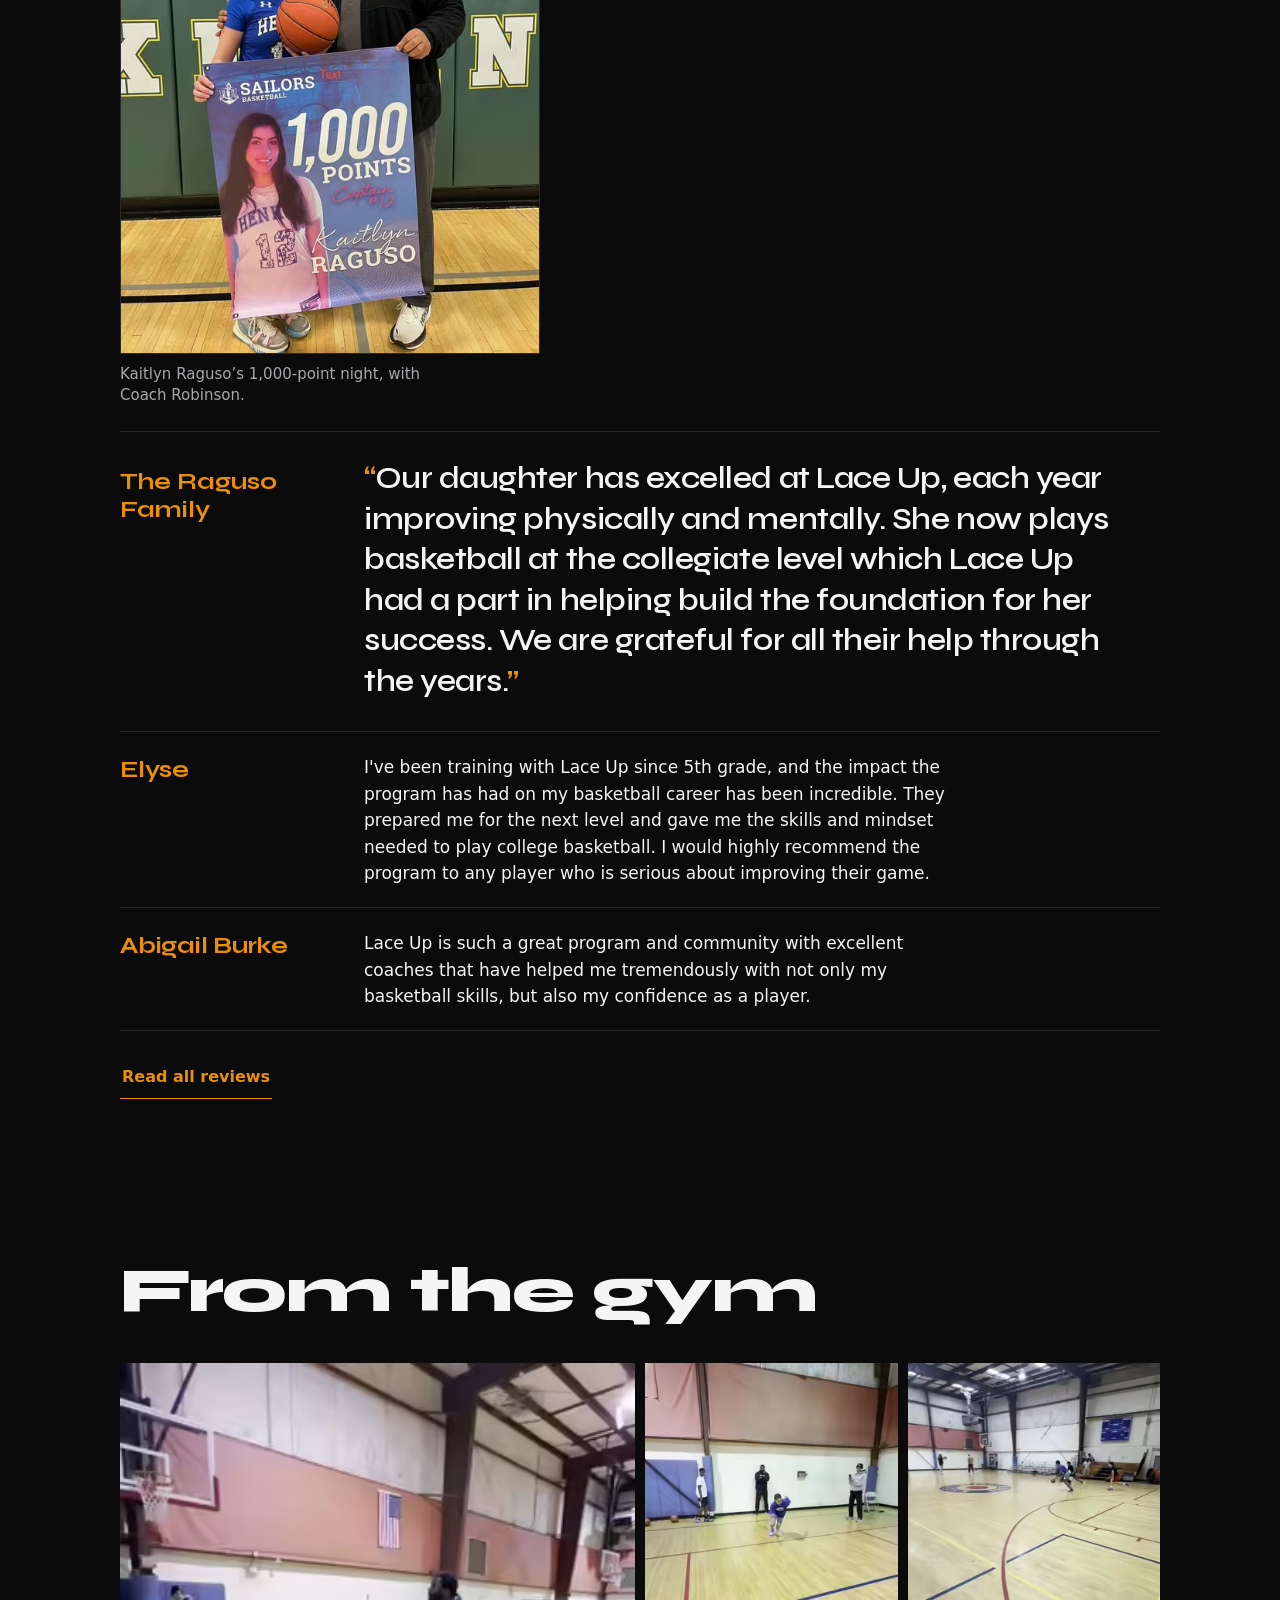
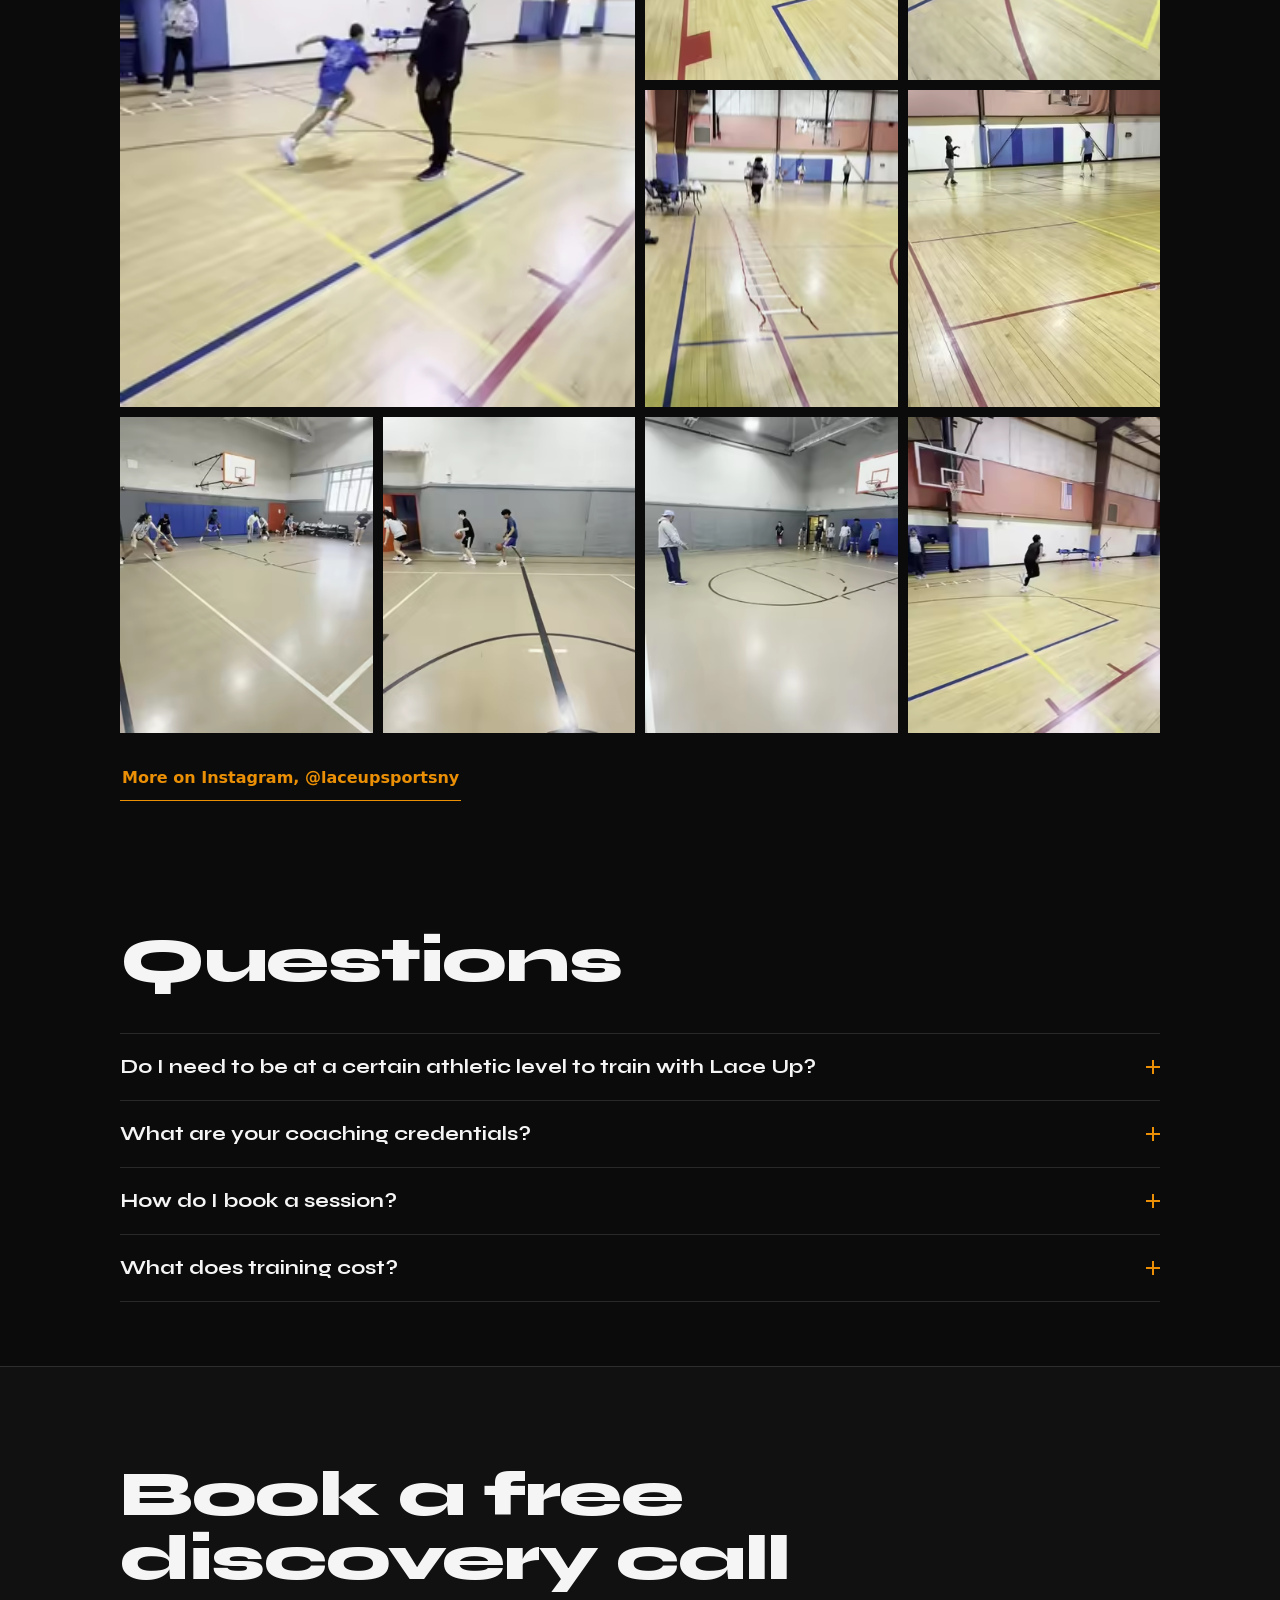
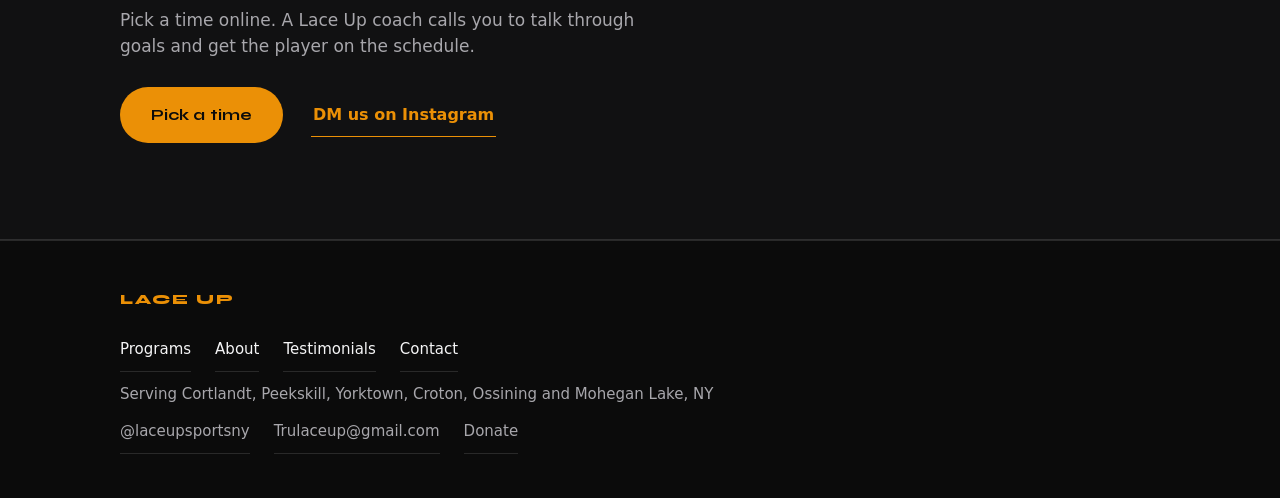
==== commit 6d8dc07f: "Hero caption + alt: full name (Eva Wilkerson) per Jimmy's 10/21 website-use confirmation Co-Authored" ====
--- a/index.html
+++ b/index.html
@@ -53,9 +53,9 @@
       <picture>
         <source type="image/avif" srcset="/assets/hero-portrait-540.avif 540w, /assets/hero-portrait-810.avif 810w, /assets/hero-portrait-1080.avif 1080w" sizes="(max-width: 700px) 100vw, 44vw">
         <source type="image/webp" srcset="/assets/hero-portrait-540.webp 540w, /assets/hero-portrait-810.webp 810w, /assets/hero-portrait-1080.webp 1080w" sizes="(max-width: 700px) 100vw, 44vw">
-        <img src="/assets/hero-portrait.jpg" width="1600" height="2000" alt="Eva, who signed to play Division I basketball at Towson, with two younger Lace Up players in the gym" loading="eager" fetchpriority="high" decoding="async">
+        <img src="/assets/hero-portrait.jpg" width="1600" height="2000" alt="Eva Wilkerson, who signed to play Division I basketball at Towson, with two younger Lace Up players in the gym" loading="eager" fetchpriority="high" decoding="async">
       </picture>
-      <p class="hero-tag"><span>Eva</span> signed to play Division I basketball at Towson</p>
+      <p class="hero-tag"><span>Eva Wilkerson</span> signed to play Division I basketball at Towson</p>
     </div>
     <div class="hero-copy">
       <h1><span class="line"><span>Fall training</span></span><span class="line"><span>starts <em>now</em></span></span></h1>
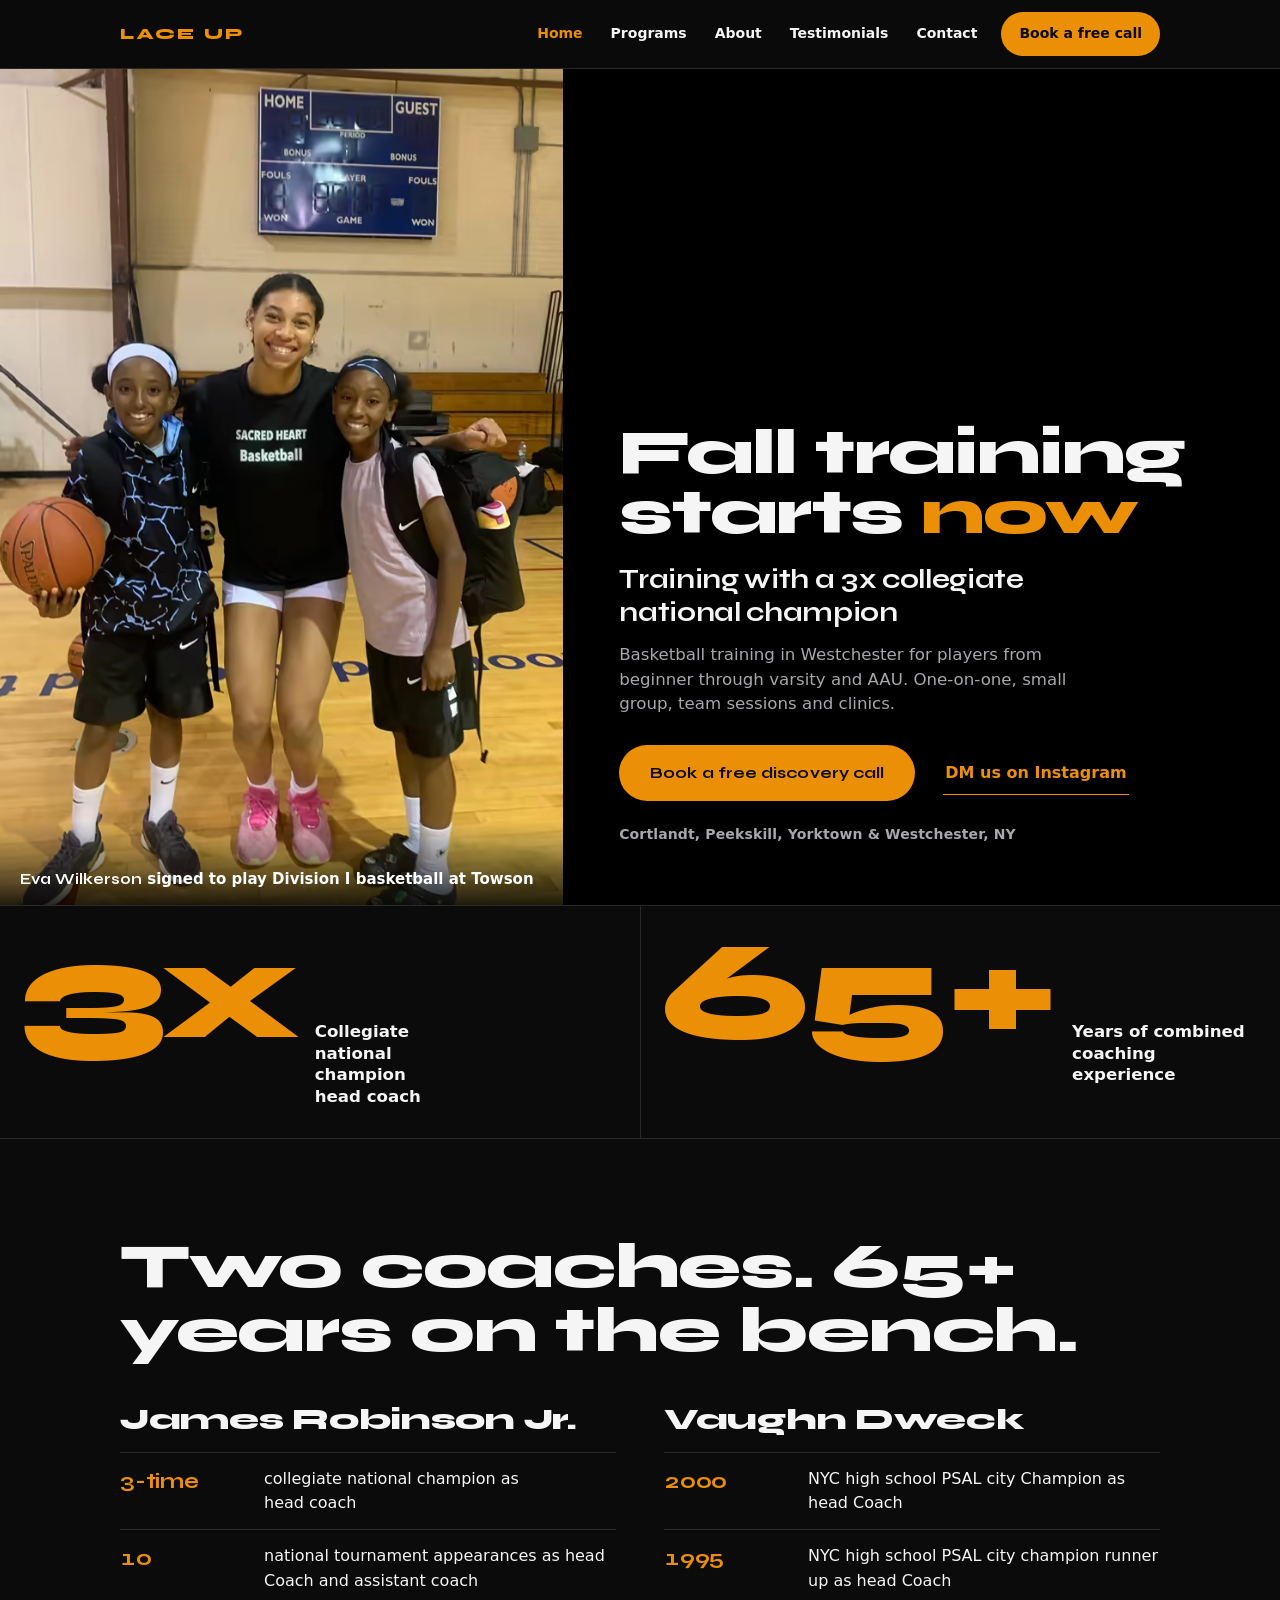
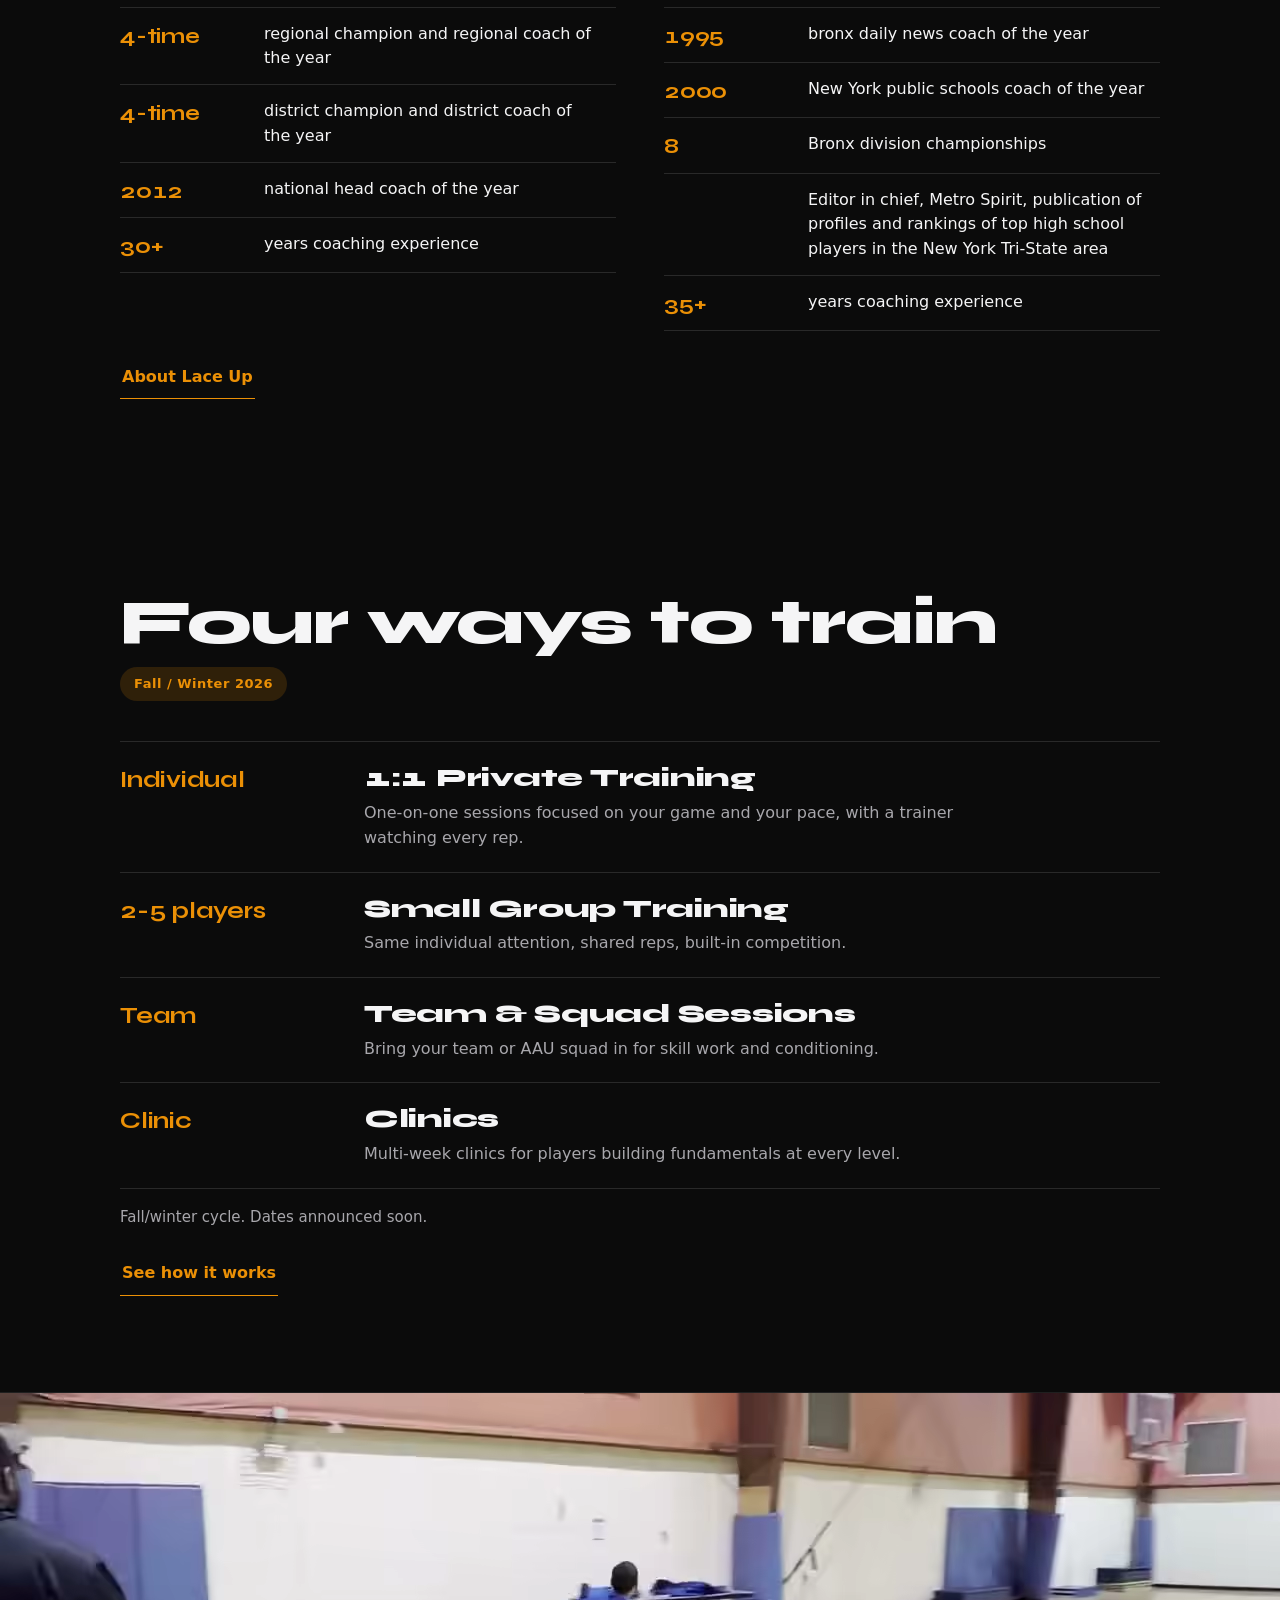
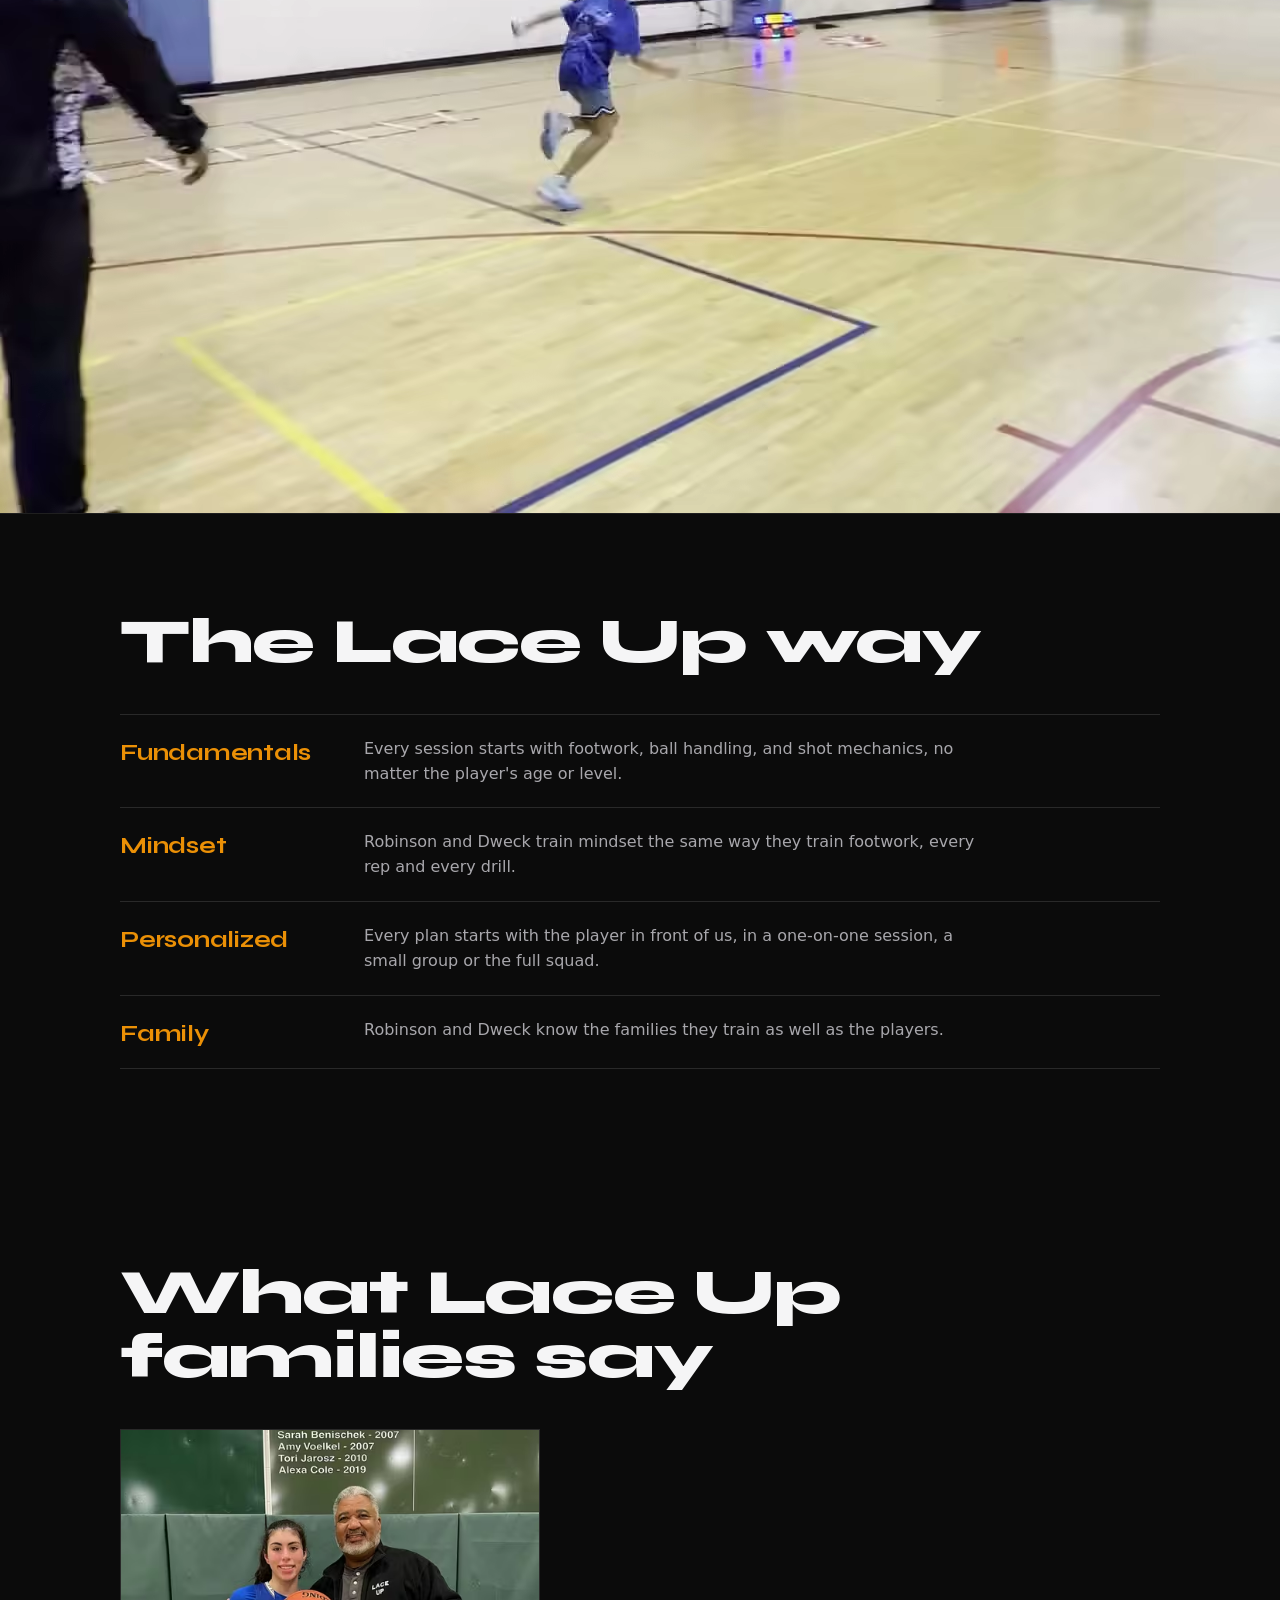
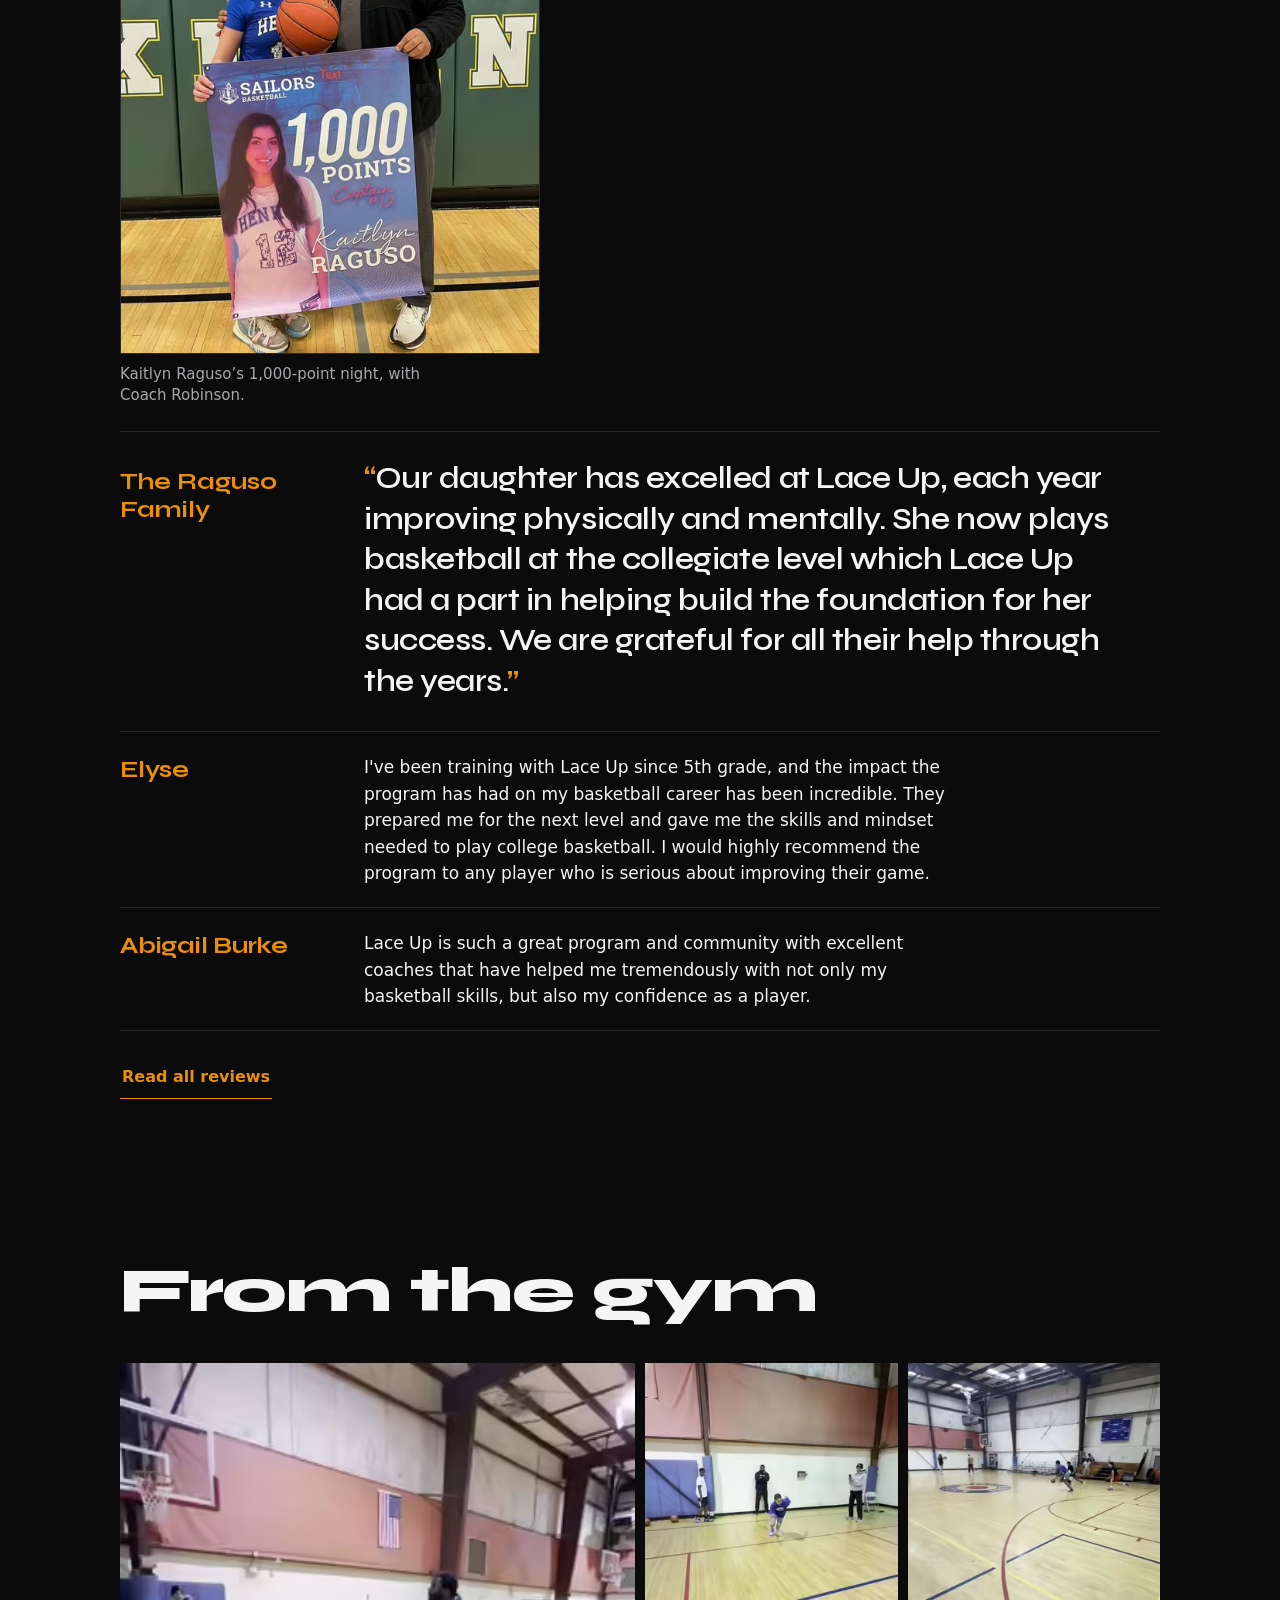
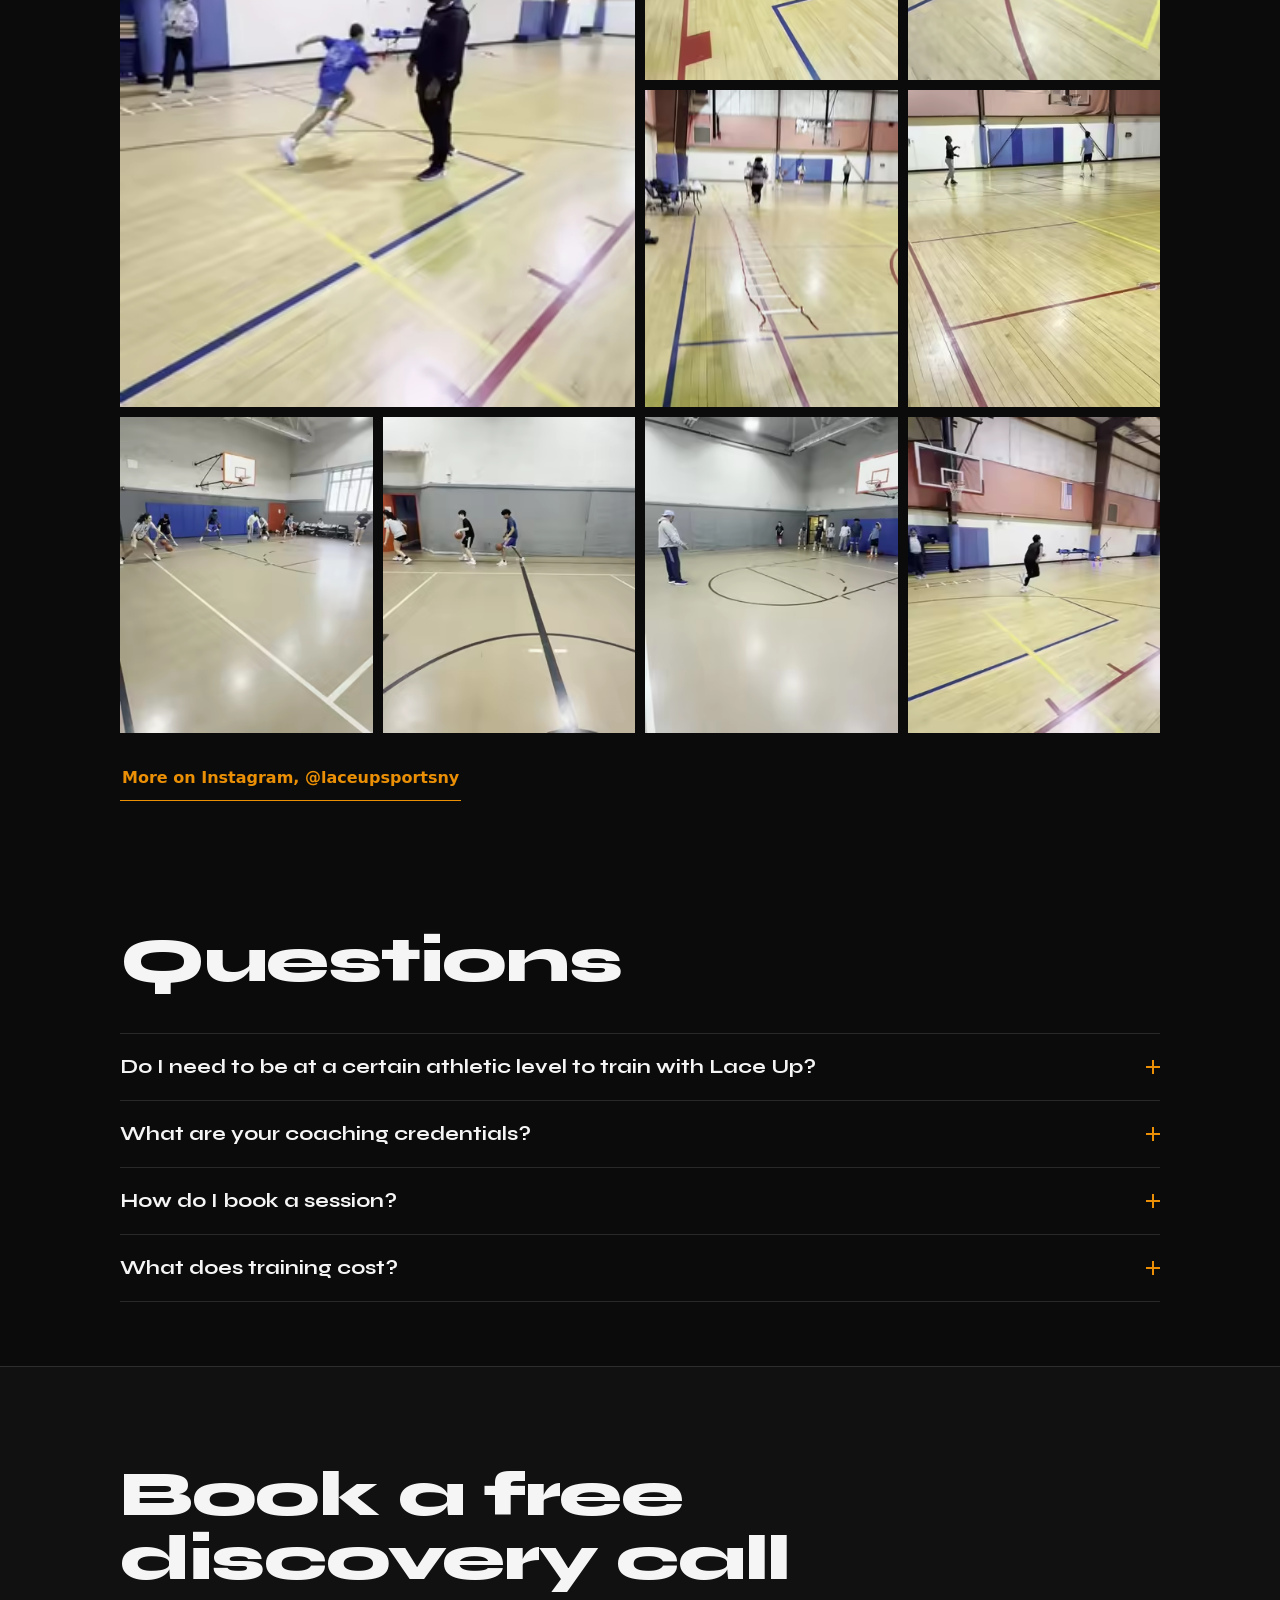
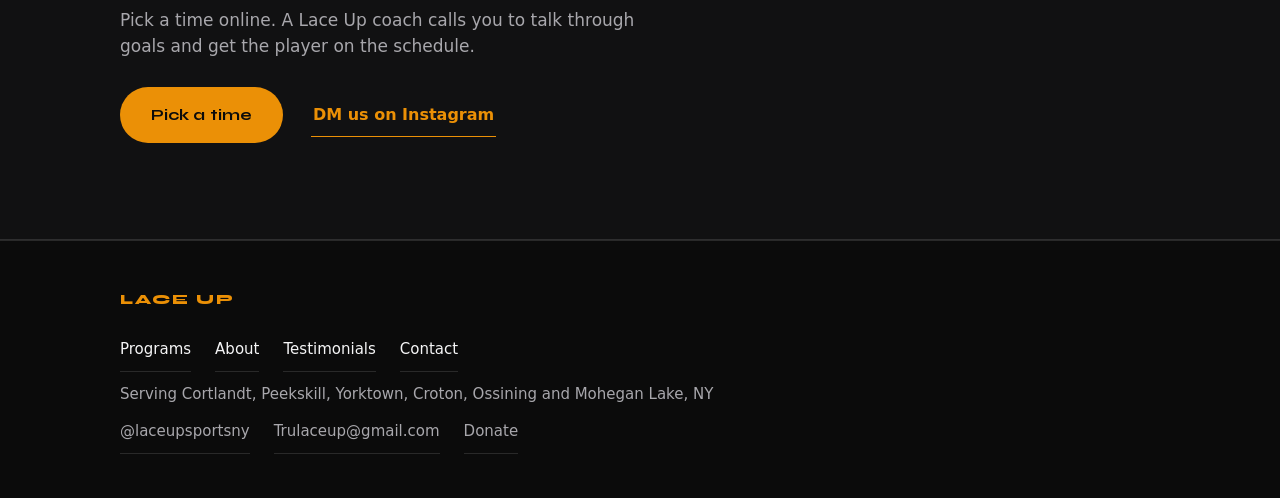
==== commit b8fa5de4: "Hero images: cache-buster so browsers fetch the new Towson photo Co-Authored-By: Claude Opus 5.5 <no" ====
--- a/index.html
+++ b/index.html
@@ -20,7 +20,7 @@
 <link rel="icon" href="/assets/favicon.png" type="image/png" sizes="32x32">
 <link rel="apple-touch-icon" href="/assets/apple-touch-icon.png" sizes="180x180">
 <link rel="preload" as="font" type="font/woff2" href="/assets/fonts/syne-latin-vf.woff2" crossorigin>
-<link rel="preload" as="image" type="image/avif" imagesrcset="/assets/hero-portrait-540.avif 540w, /assets/hero-portrait-810.avif 810w, /assets/hero-portrait-1080.avif 1080w" imagesizes="(max-width: 700px) 100vw, 44vw" fetchpriority="high">
+<link rel="preload" as="image" type="image/avif" imagesrcset="/assets/hero-portrait-540.avif?v=towson 540w, /assets/hero-portrait-810.avif?v=towson 810w, /assets/hero-portrait-1080.avif?v=towson 1080w" imagesizes="(max-width: 700px) 100vw, 44vw" fetchpriority="high">
 <link rel="preconnect" href="https://assets.calendly.com">
 <link rel="stylesheet" href="/styles.css?v=73cc6734">
 <script>document.documentElement.classList.add('js');</script>
@@ -51,9 +51,9 @@
   <section class="hero" id="top">
     <div class="hero-photo">
       <picture>
-        <source type="image/avif" srcset="/assets/hero-portrait-540.avif 540w, /assets/hero-portrait-810.avif 810w, /assets/hero-portrait-1080.avif 1080w" sizes="(max-width: 700px) 100vw, 44vw">
-        <source type="image/webp" srcset="/assets/hero-portrait-540.webp 540w, /assets/hero-portrait-810.webp 810w, /assets/hero-portrait-1080.webp 1080w" sizes="(max-width: 700px) 100vw, 44vw">
-        <img src="/assets/hero-portrait.jpg" width="1600" height="2000" alt="Eva Wilkerson, who signed to play Division I basketball at Towson, with two younger Lace Up players in the gym" loading="eager" fetchpriority="high" decoding="async">
+        <source type="image/avif" srcset="/assets/hero-portrait-540.avif?v=towson 540w, /assets/hero-portrait-810.avif?v=towson 810w, /assets/hero-portrait-1080.avif?v=towson 1080w" sizes="(max-width: 700px) 100vw, 44vw">
+        <source type="image/webp" srcset="/assets/hero-portrait-540.webp?v=towson 540w, /assets/hero-portrait-810.webp?v=towson 810w, /assets/hero-portrait-1080.webp?v=towson 1080w" sizes="(max-width: 700px) 100vw, 44vw">
+        <img src="/assets/hero-portrait.jpg?v=towson" width="1600" height="2000" alt="Eva Wilkerson, who signed to play Division I basketball at Towson, with two younger Lace Up players in the gym" loading="eager" fetchpriority="high" decoding="async">
       </picture>
       <p class="hero-tag"><span>Eva Wilkerson</span> signed to play Division I basketball at Towson</p>
     </div>
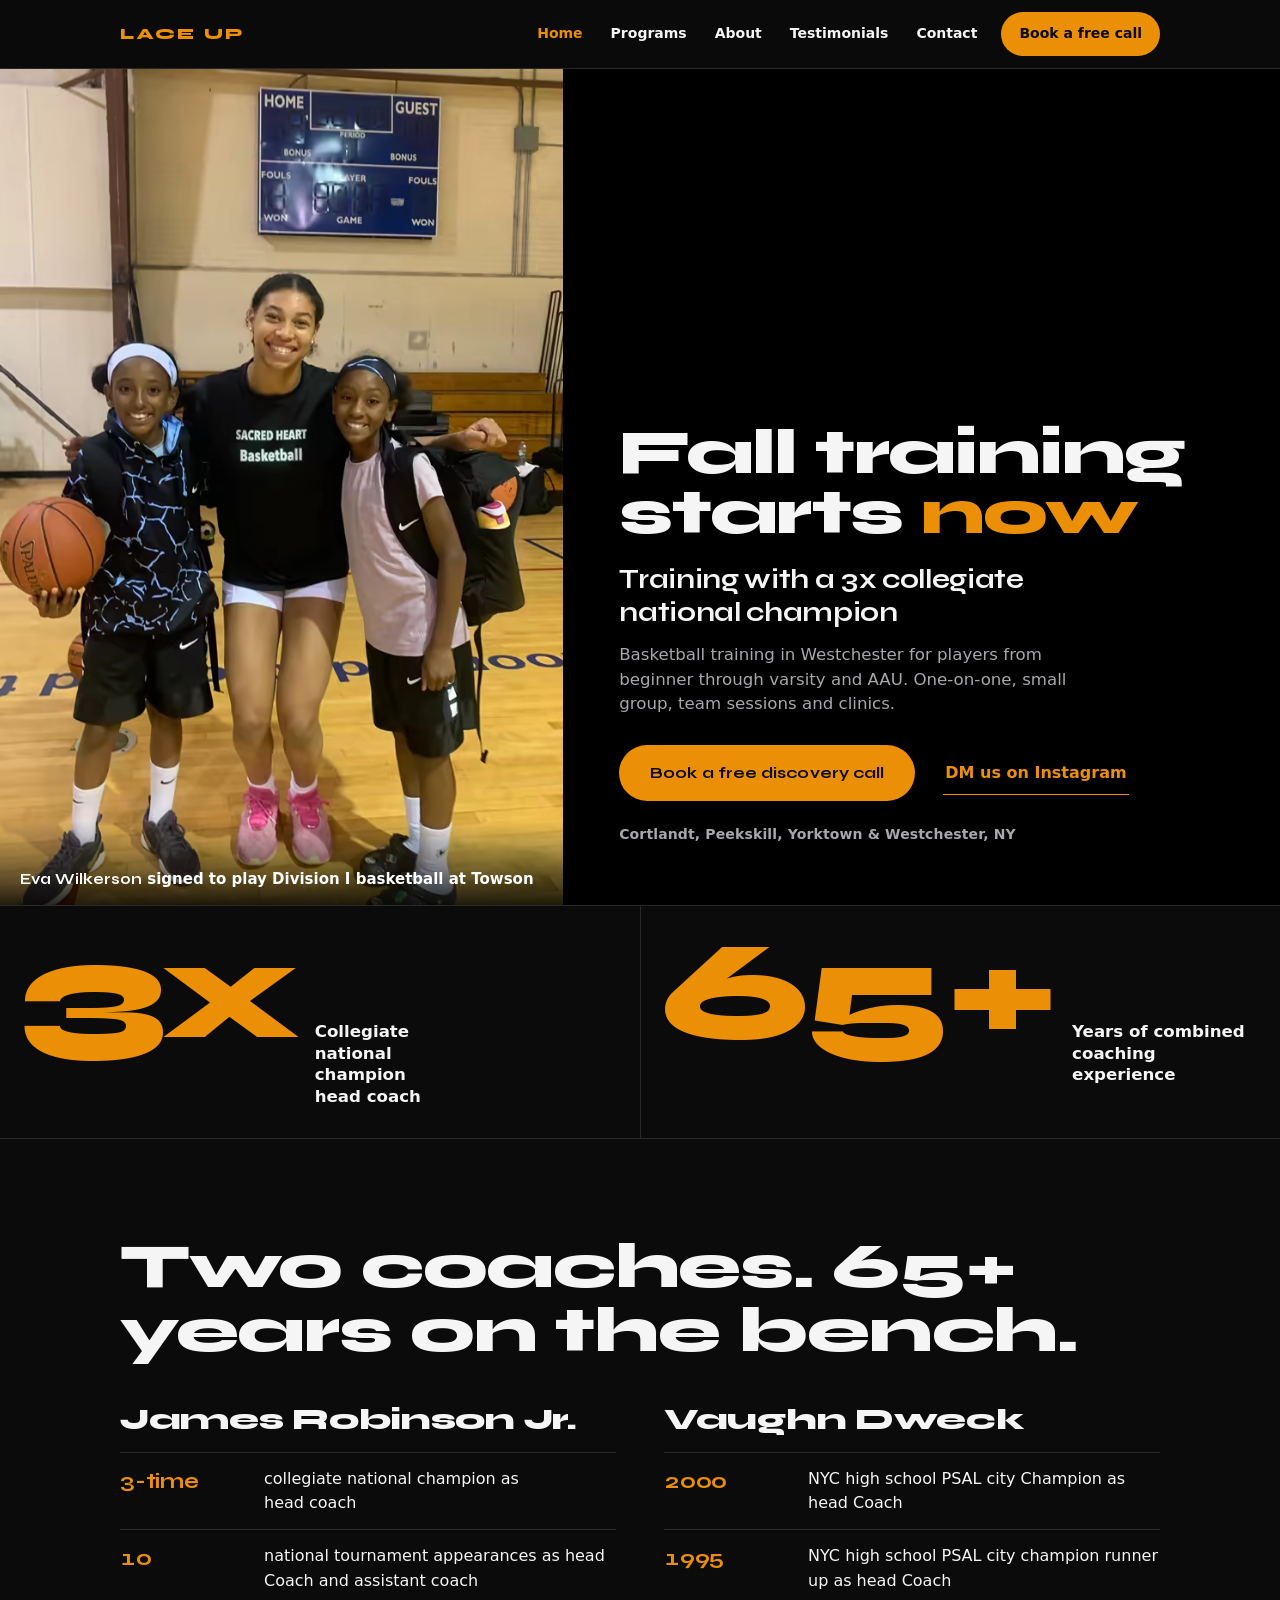
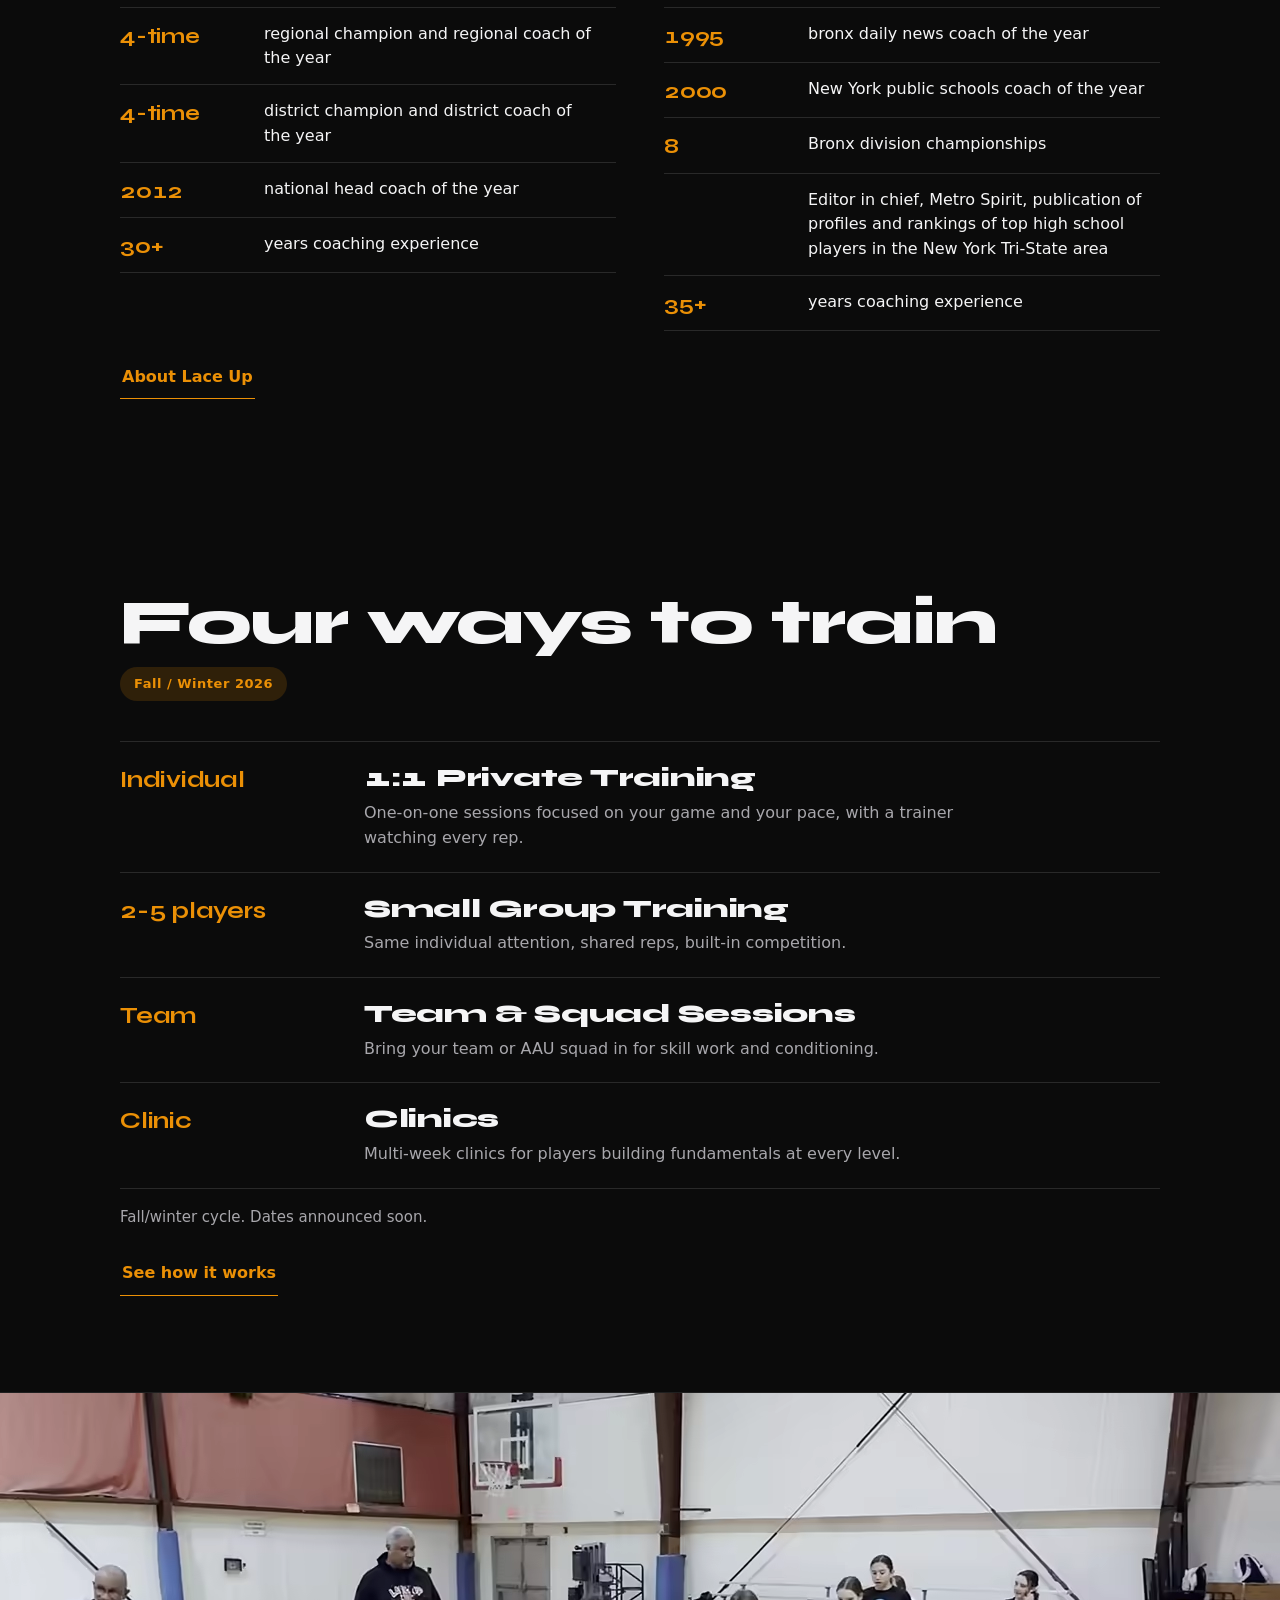
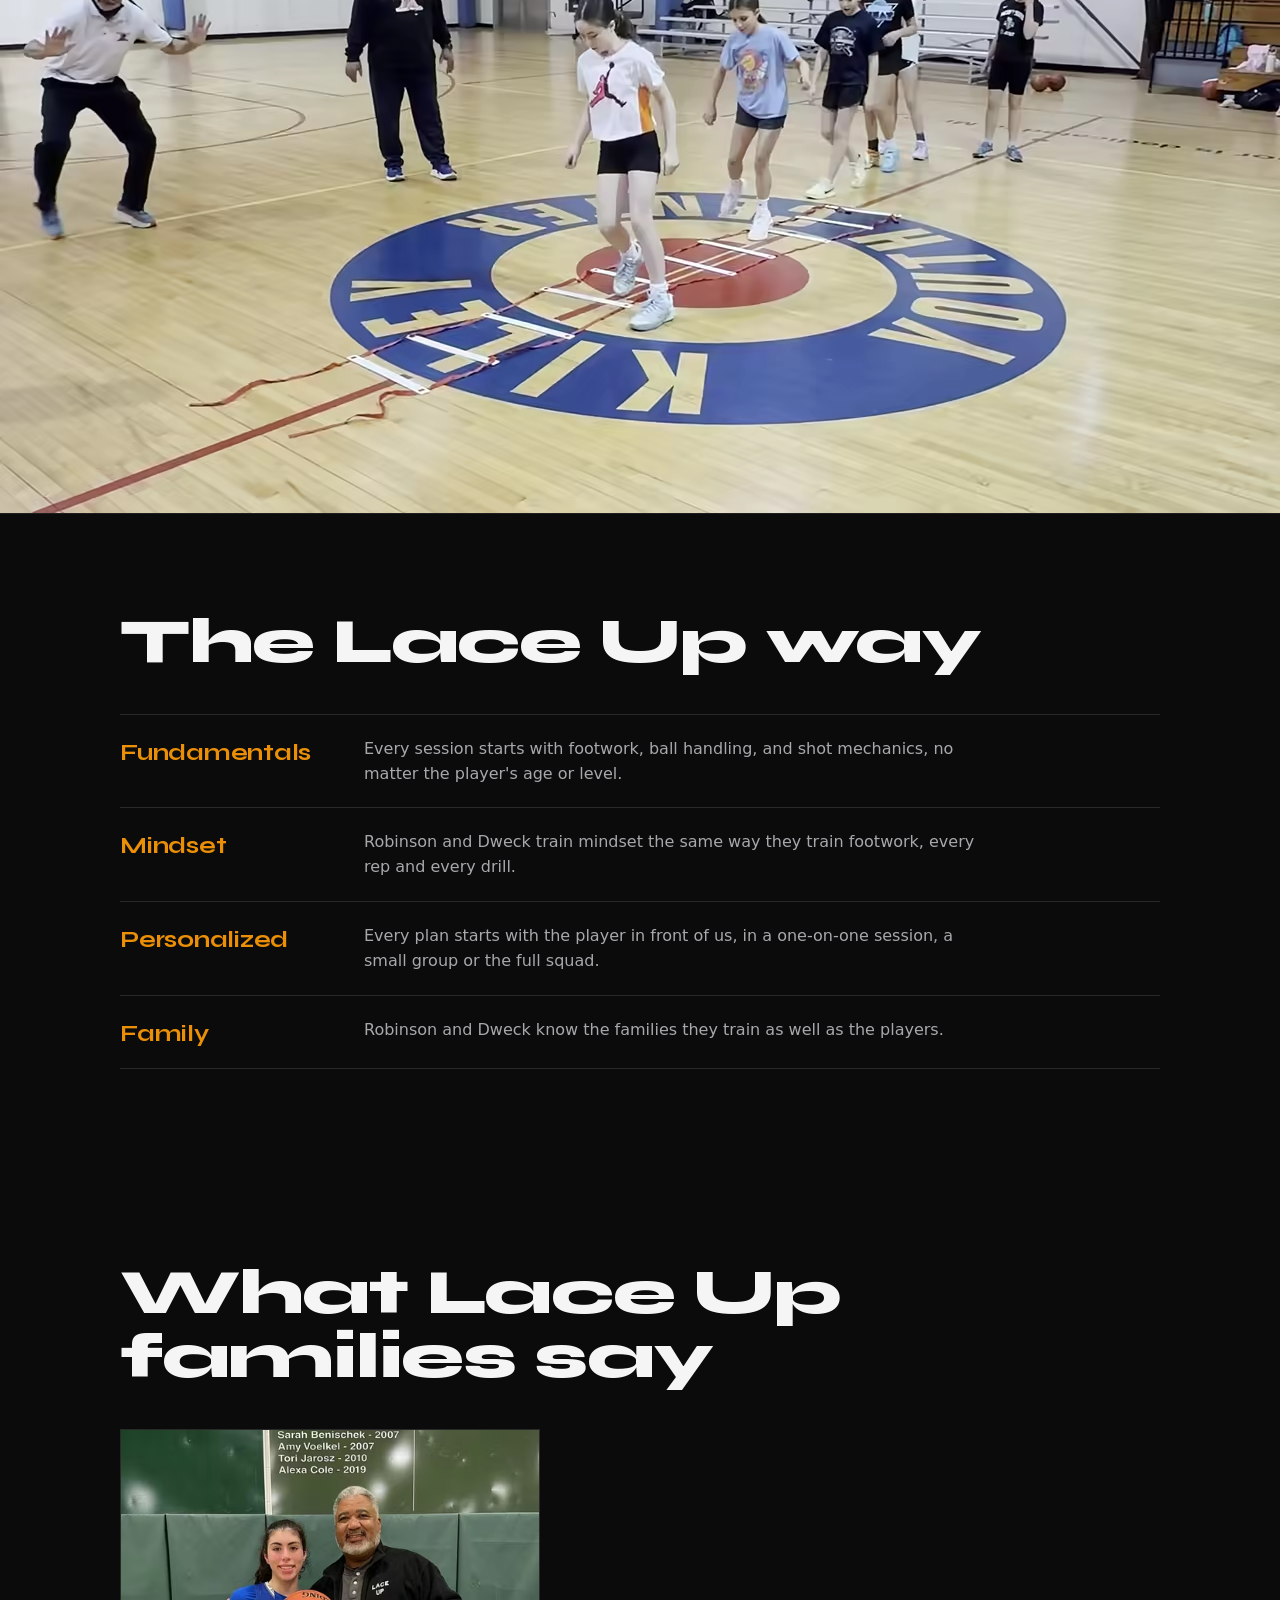
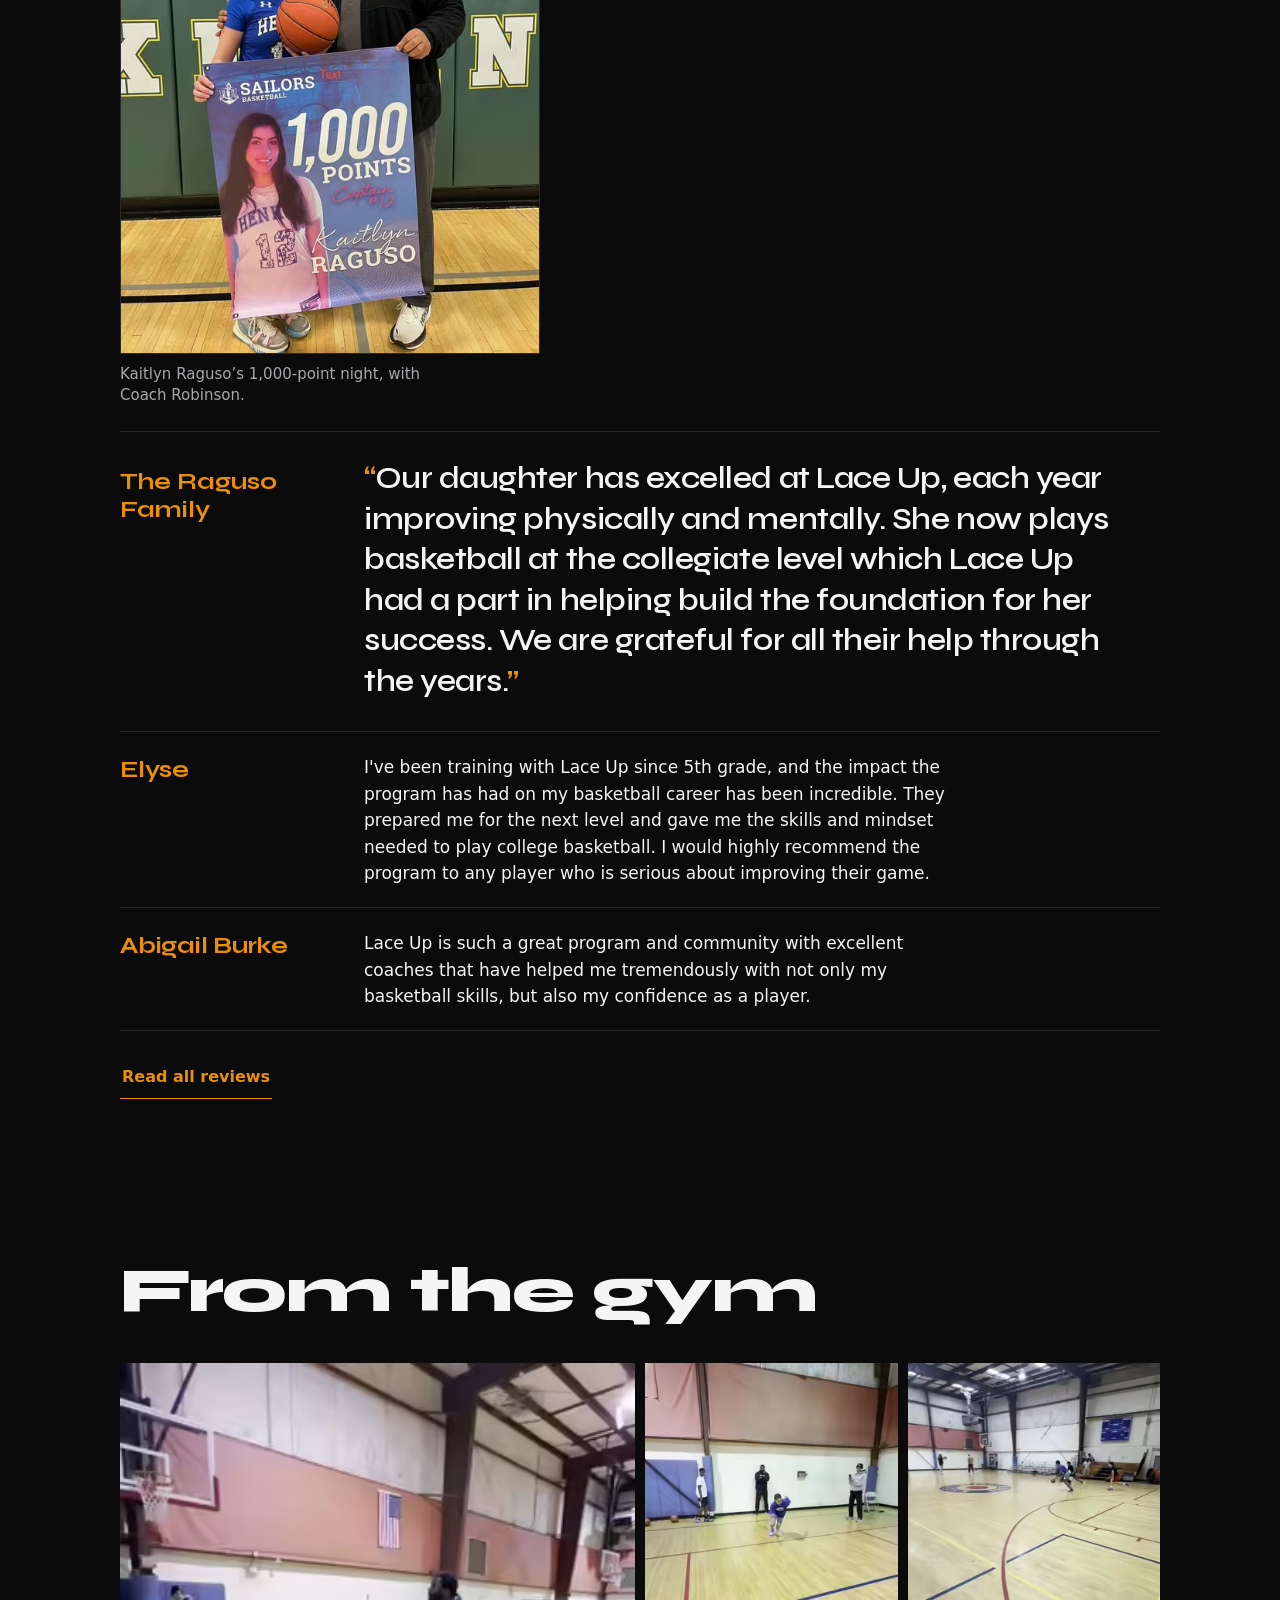
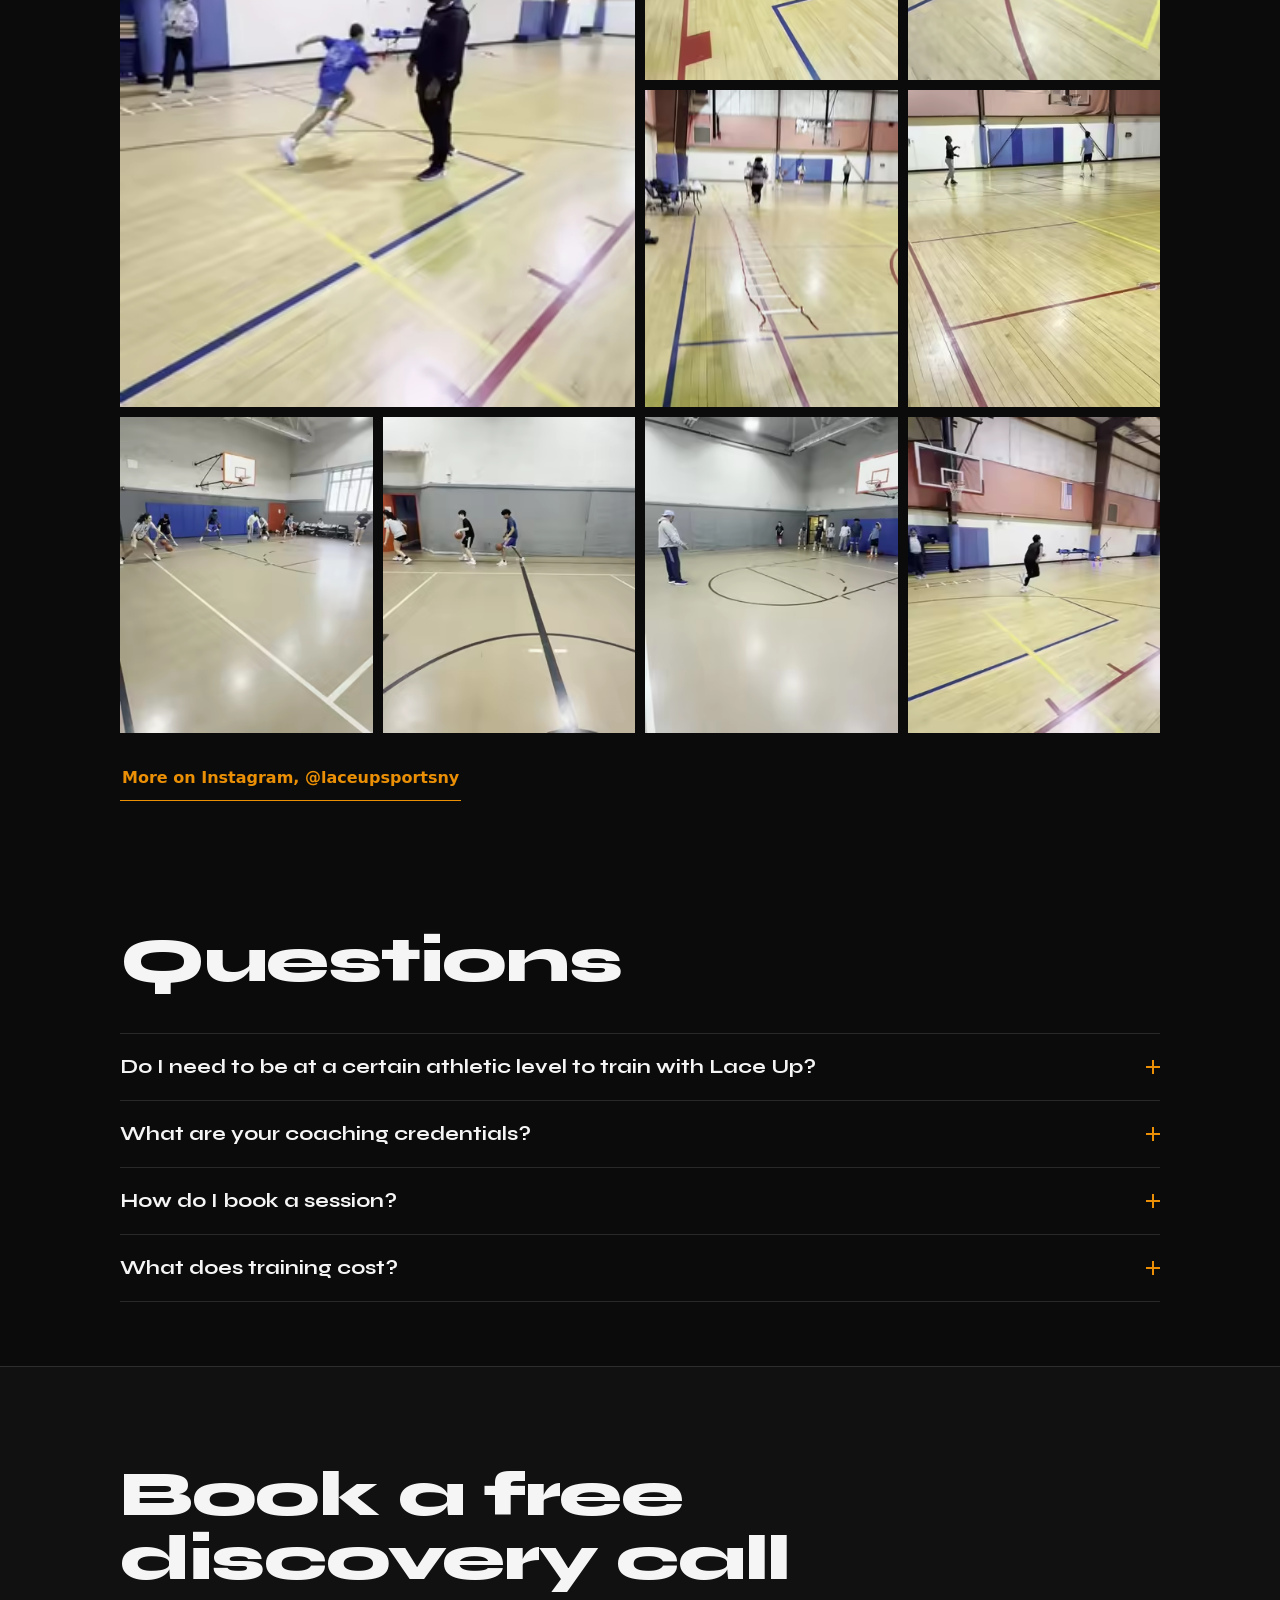
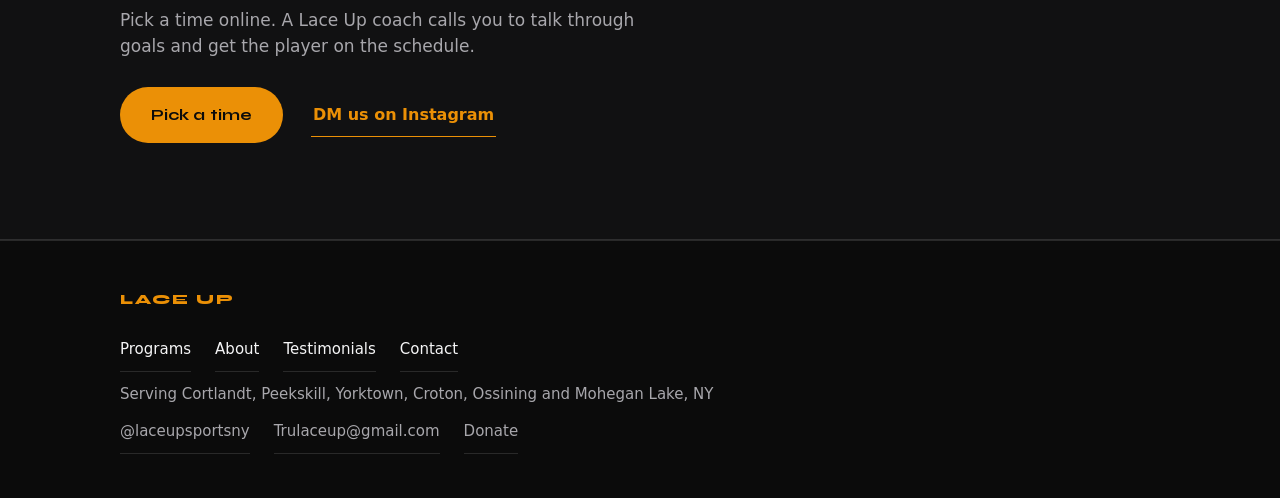
==== commit c7f38bd0: "Break photo: replace the blurry sprint still (Jimmy flagged 'terrible') with the sharp G7 footwork g" ====
--- a/index.html
+++ b/index.html
@@ -147,12 +147,12 @@
 
   <figure class="break">
     <picture>
-      <source media="(max-width: 700px)" type="image/avif" srcset="/assets/break-portrait-576.avif">
-      <source media="(max-width: 700px)" type="image/webp" srcset="/assets/break-portrait-576.webp">
-      <source media="(max-width: 700px)" srcset="/assets/break-portrait.jpg">
-      <source type="image/avif" srcset="/assets/break-640.avif 640w, /assets/break-1280.avif 1280w" sizes="100vw">
-      <source type="image/webp" srcset="/assets/break-640.webp 640w, /assets/break-1280.webp 1280w" sizes="100vw">
-      <img src="/assets/break.jpg" width="1280" height="720" alt="Player sprinting during a conditioning drill" loading="lazy" decoding="async">
+      <source media="(max-width: 700px)" type="image/avif" srcset="/assets/break-portrait-576.avif?v=g7">
+      <source media="(max-width: 700px)" type="image/webp" srcset="/assets/break-portrait-576.webp?v=g7">
+      <source media="(max-width: 700px)" srcset="/assets/break-portrait.jpg?v=g7">
+      <source type="image/avif" srcset="/assets/break-640.avif?v=g7 640w, /assets/break-1280.avif?v=g7 1280w" sizes="100vw">
+      <source type="image/webp" srcset="/assets/break-640.webp?v=g7 640w, /assets/break-1280.webp?v=g7 1280w" sizes="100vw">
+      <img src="/assets/break.jpg?v=g7" width="1280" height="720" alt="Lace Up coaches leading a group of players through ladder footwork drills on the gym floor" loading="lazy" decoding="async">
     </picture>
   </figure>
 
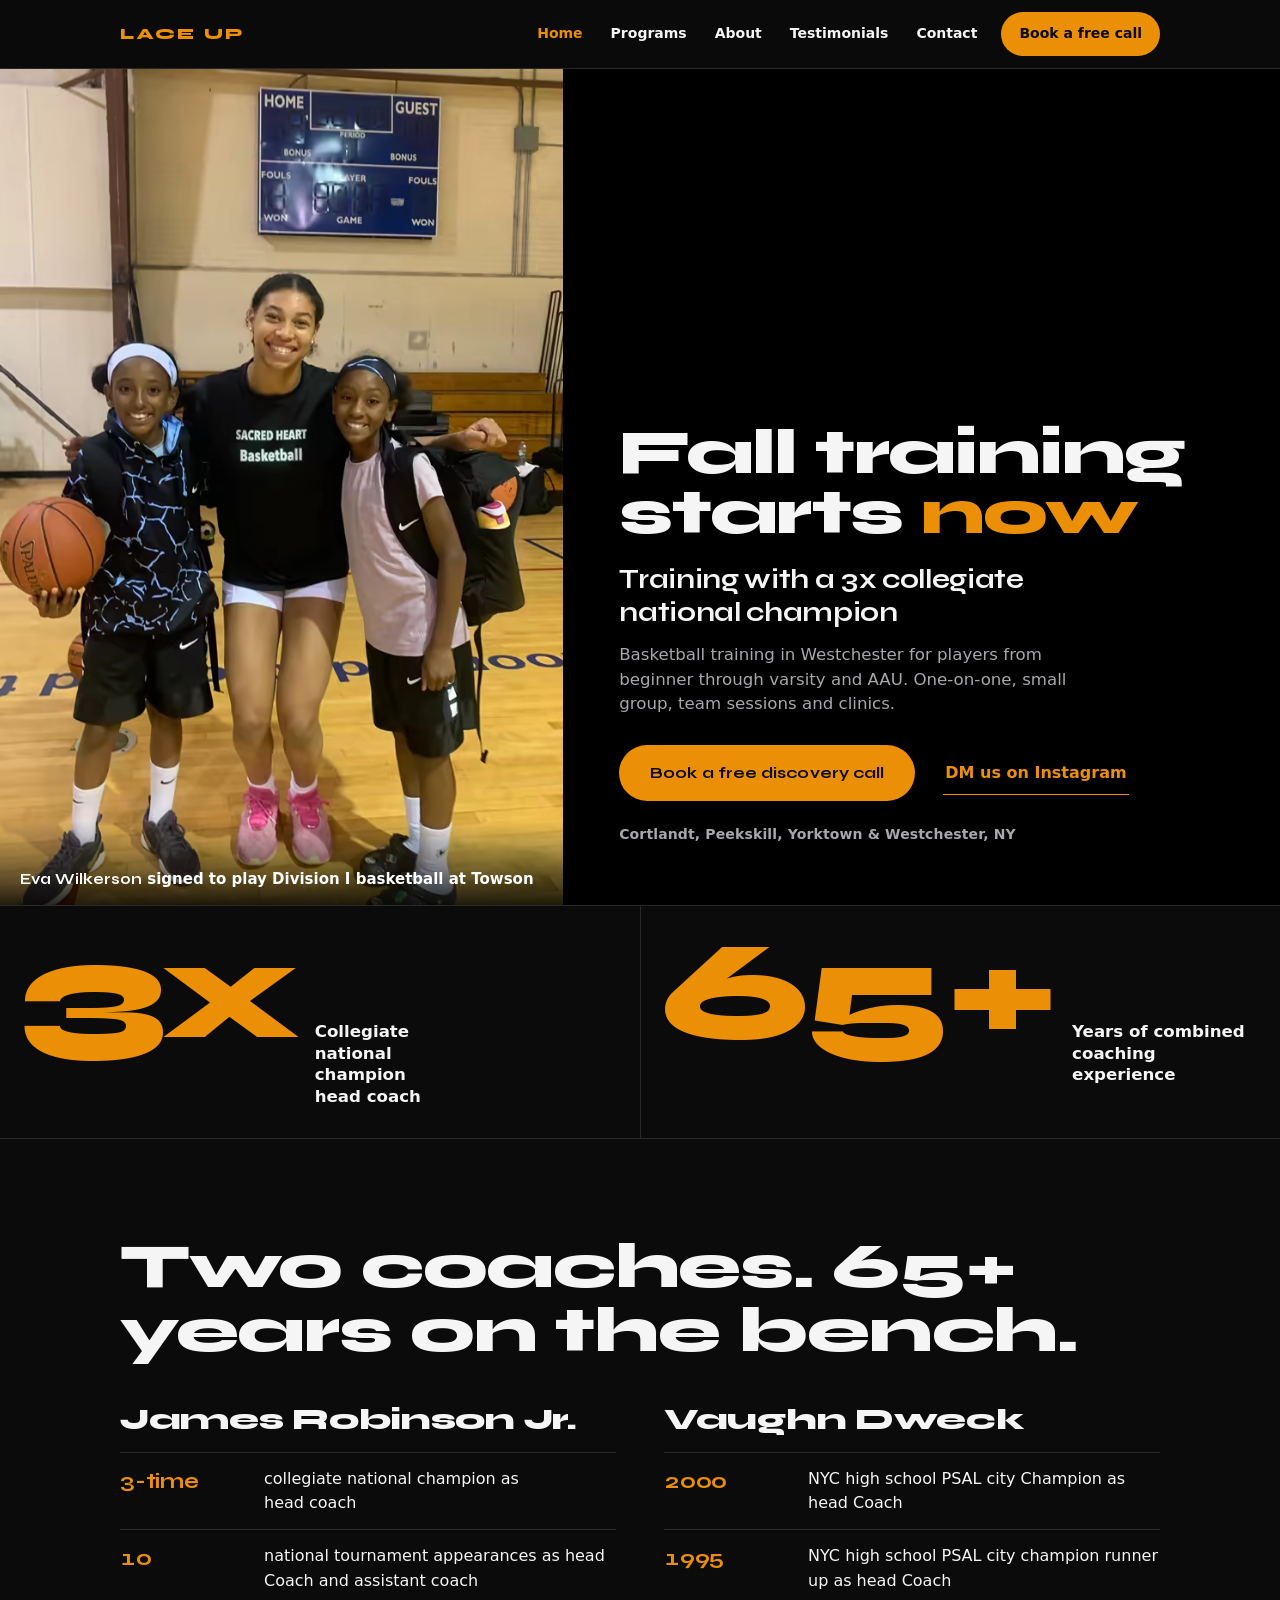
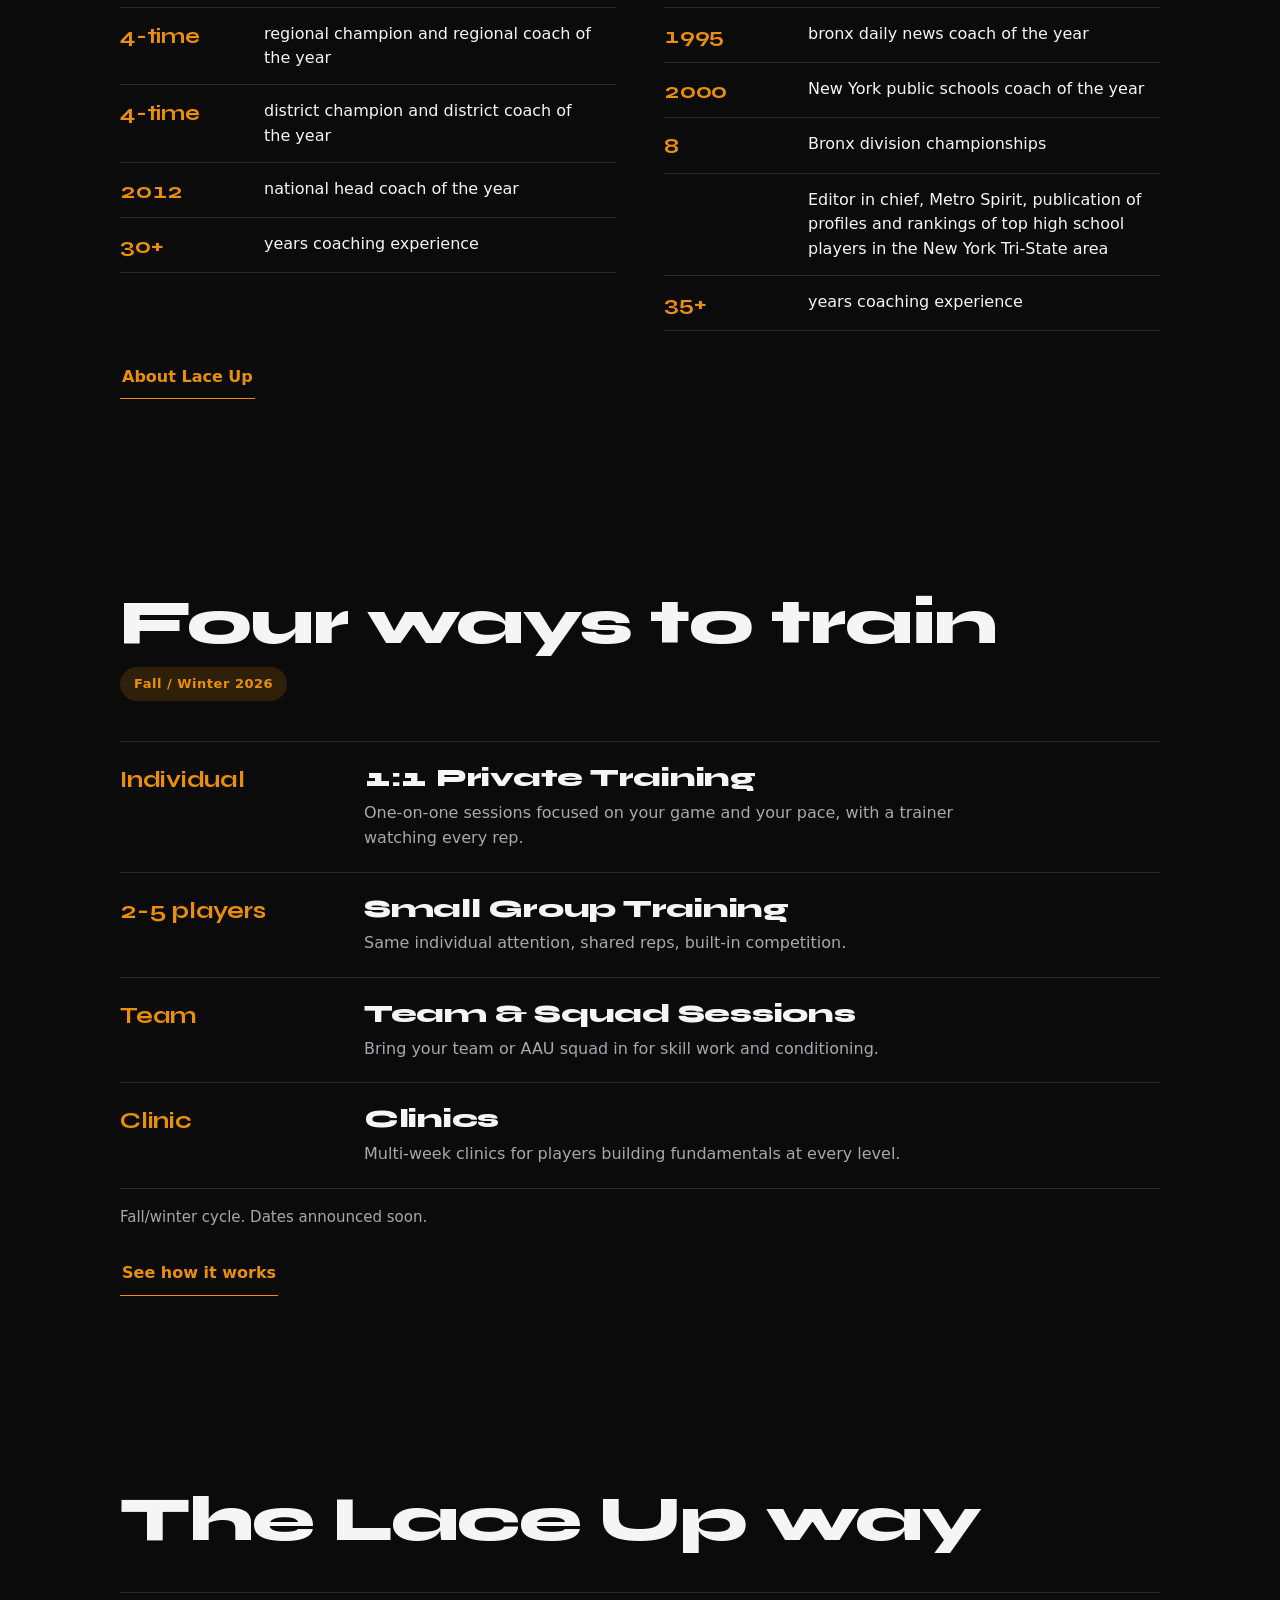
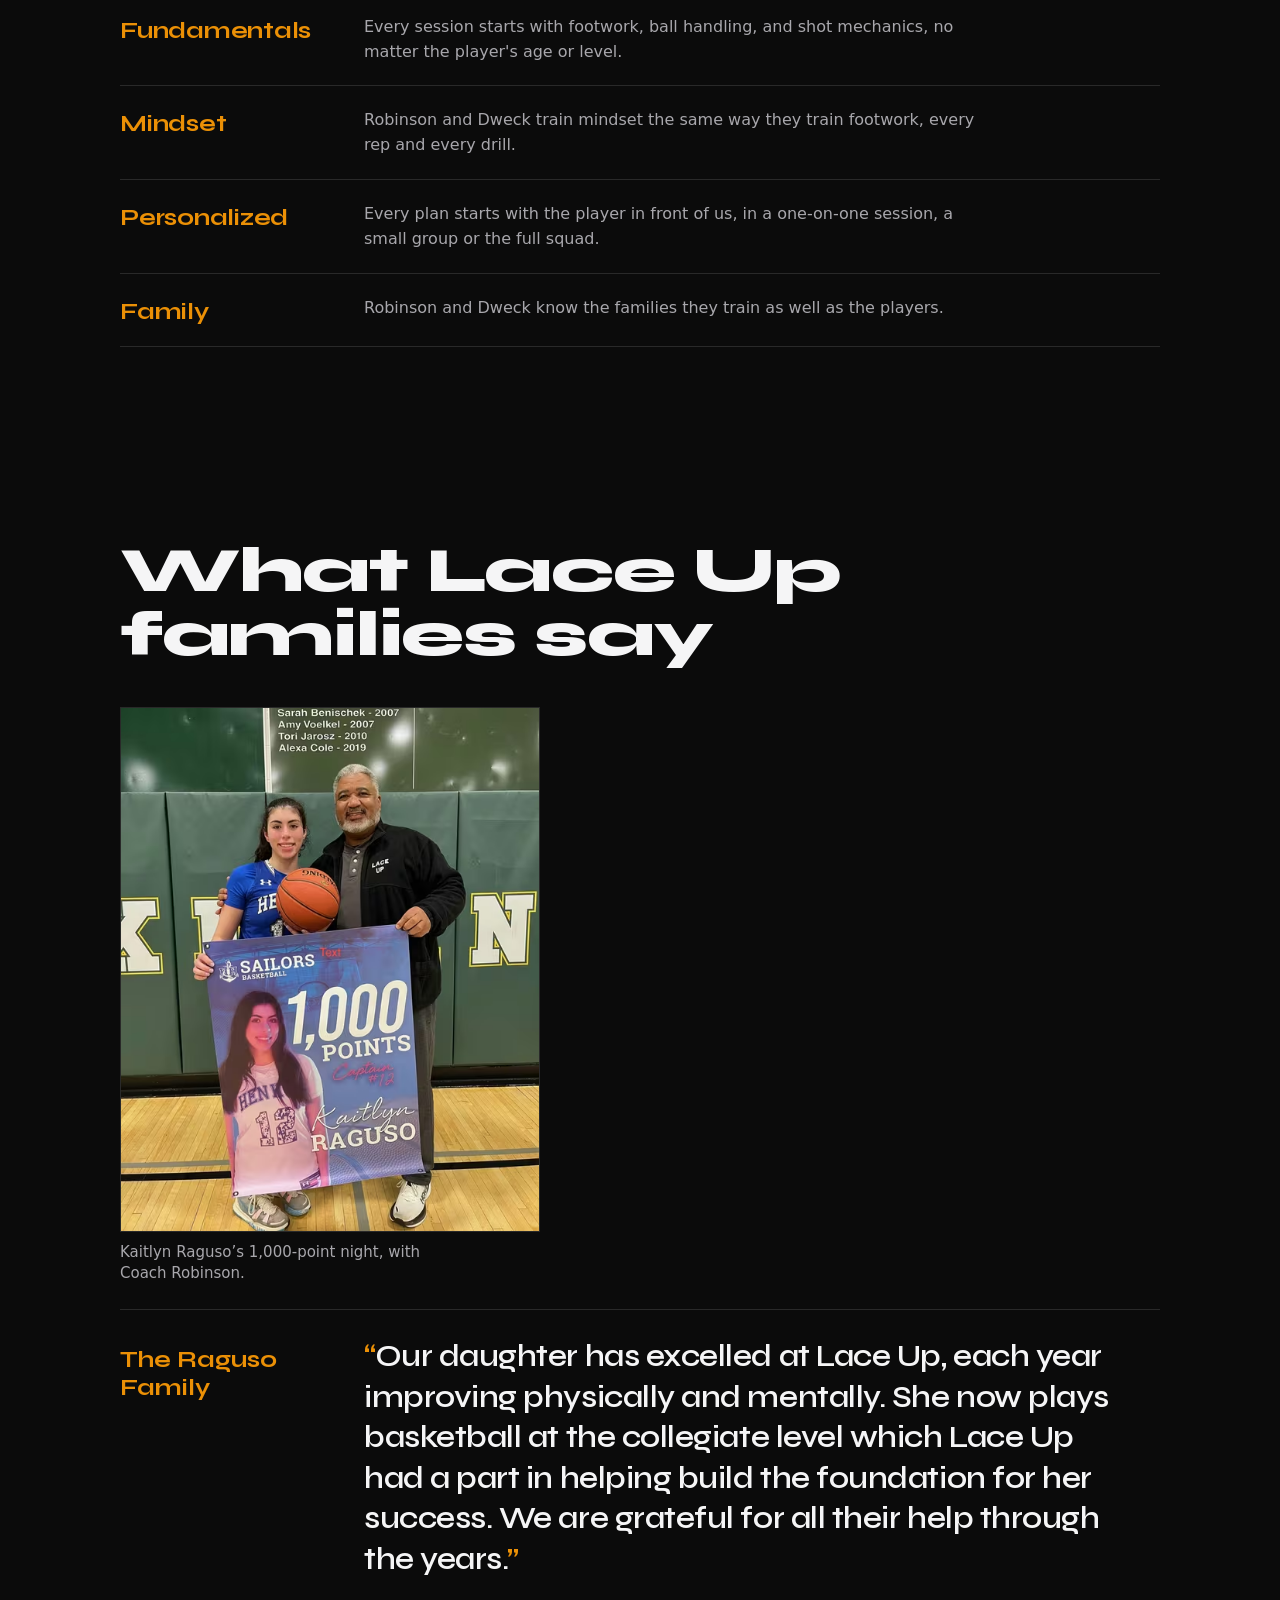
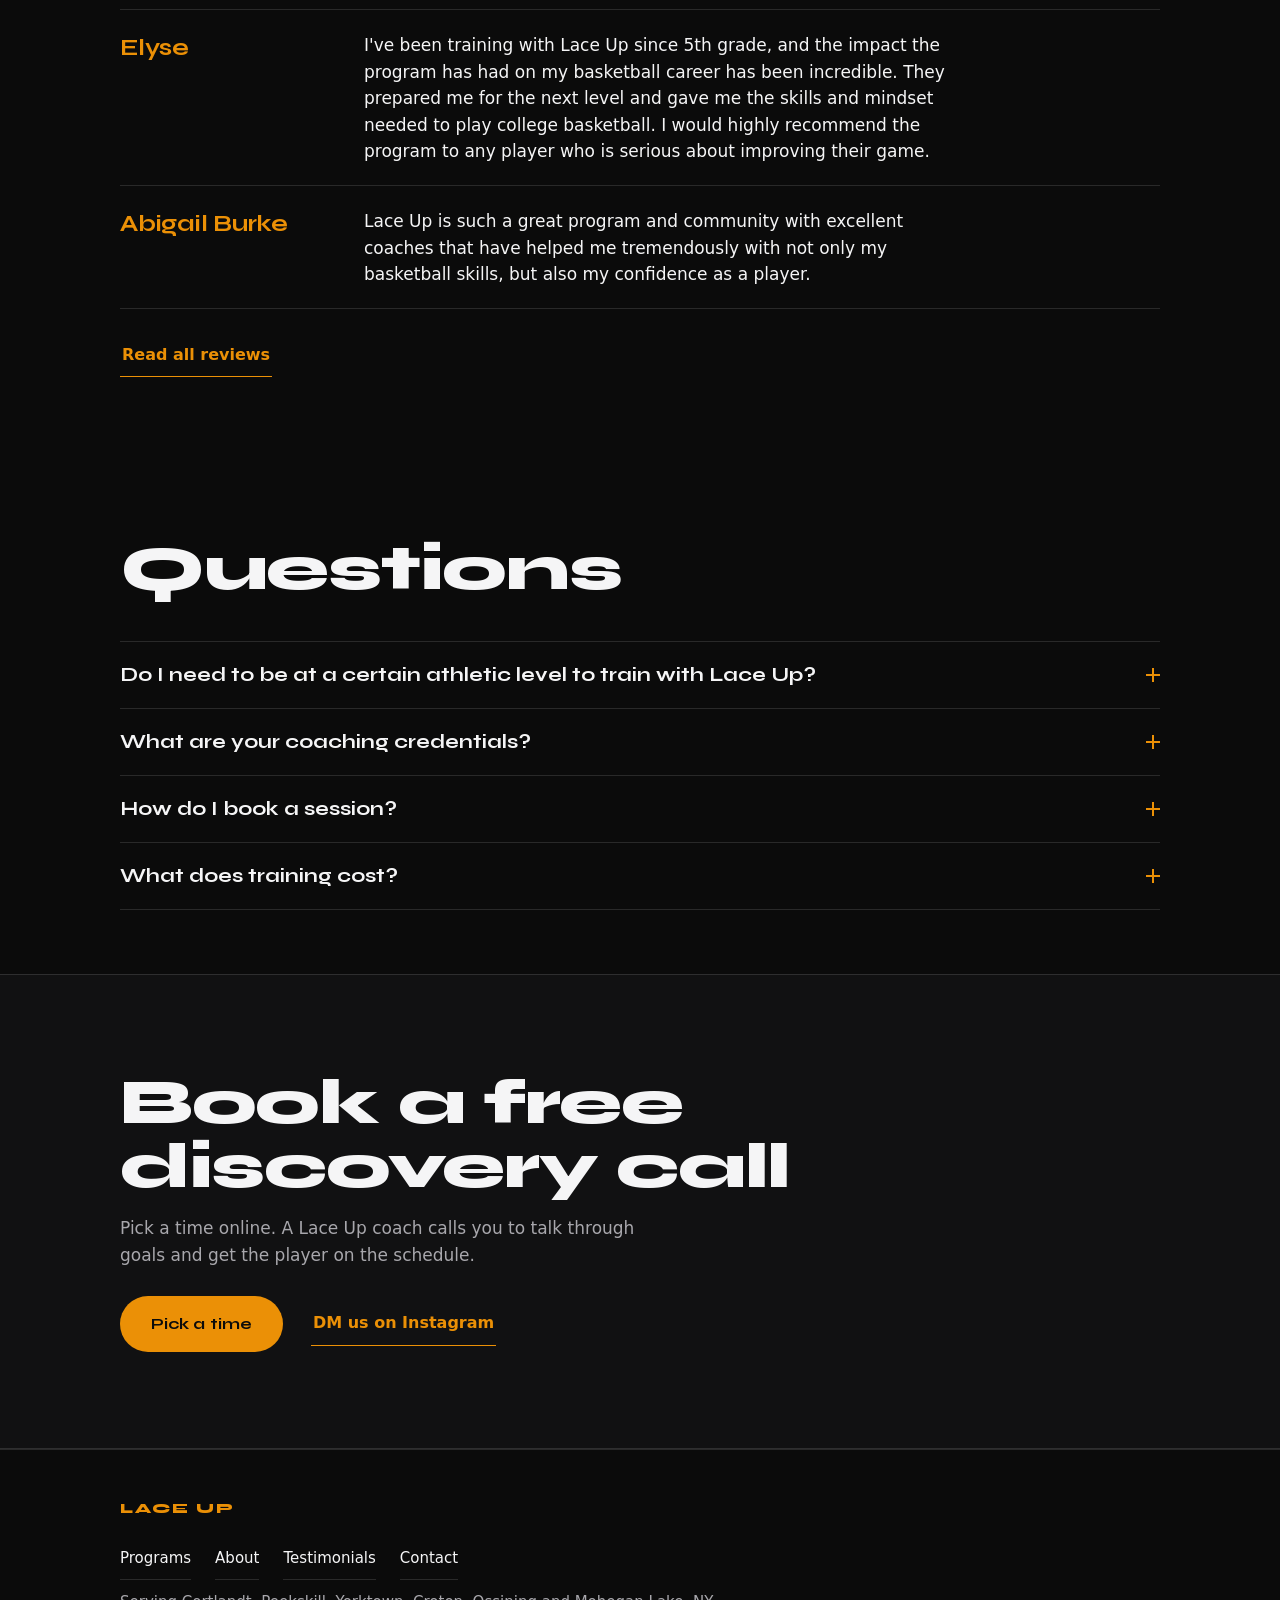
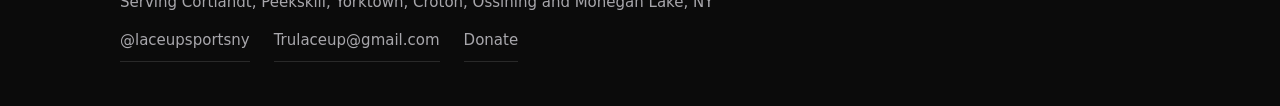
==== commit bc79a102: "Image quality bar (Jimmy 10/21: no video stills, no blur): cut the break photo and the 9-still 'From" ====
--- a/index.html
+++ b/index.html
@@ -145,16 +145,6 @@
     </div>
   </section>
 
-  <figure class="break">
-    <picture>
-      <source media="(max-width: 700px)" type="image/avif" srcset="/assets/break-portrait-576.avif?v=g7">
-      <source media="(max-width: 700px)" type="image/webp" srcset="/assets/break-portrait-576.webp?v=g7">
-      <source media="(max-width: 700px)" srcset="/assets/break-portrait.jpg?v=g7">
-      <source type="image/avif" srcset="/assets/break-640.avif?v=g7 640w, /assets/break-1280.avif?v=g7 1280w" sizes="100vw">
-      <source type="image/webp" srcset="/assets/break-640.webp?v=g7 640w, /assets/break-1280.webp?v=g7 1280w" sizes="100vw">
-      <img src="/assets/break.jpg?v=g7" width="1280" height="720" alt="Lace Up coaches leading a group of players through ladder footwork drills on the gym floor" loading="lazy" decoding="async">
-    </picture>
-  </figure>
 
   <section class="section" id="way">
     <div class="wrap">
@@ -192,25 +182,6 @@
     </div>
   </section>
 
-  <section class="section-tight" id="gallery">
-    <div class="section-head wrap">
-      <h2>From the gym</h2>
-    </div>
-    <div class="strip" role="region" tabindex="0" aria-label="Photos from Lace Up training sessions">
-      <div class="strip-track">
-        <picture><source type="image/avif" srcset="/assets/strip/still-01-320.avif 320w, /assets/strip/still-01-480.avif 480w" sizes="(max-width: 759px) 220px, (max-width: 1100px) 24vw, 260px"><source type="image/webp" srcset="/assets/strip/still-01-320.webp 320w, /assets/strip/still-01-480.webp 480w" sizes="(max-width: 759px) 220px, (max-width: 1100px) 24vw, 260px"><img src="/assets/strip/still-01.jpg" alt="Player driving toward a trainer during a gym drill" width="480" height="600" loading="lazy" decoding="async"></picture>
-        <picture><source type="image/avif" srcset="/assets/strip/still-02-320.avif 320w, /assets/strip/still-02-480.avif 480w" sizes="(max-width: 759px) 220px, (max-width: 1100px) 24vw, 260px"><source type="image/webp" srcset="/assets/strip/still-02-320.webp 320w, /assets/strip/still-02-480.webp 480w" sizes="(max-width: 759px) 220px, (max-width: 1100px) 24vw, 260px"><img src="/assets/strip/still-02.jpg" alt="Trainer and players between reps at a training session" width="480" height="600" loading="lazy" decoding="async"></picture>
-        <picture><source type="image/avif" srcset="/assets/strip/still-03-320.avif 320w, /assets/strip/still-03-480.avif 480w" sizes="(max-width: 759px) 220px, (max-width: 1100px) 24vw, 260px"><source type="image/webp" srcset="/assets/strip/still-03-320.webp 320w, /assets/strip/still-03-480.webp 480w" sizes="(max-width: 759px) 220px, (max-width: 1100px) 24vw, 260px"><img src="/assets/strip/still-03.jpg" alt="Players dribbling downcourt during a session" width="480" height="600" loading="lazy" decoding="async"></picture>
-        <picture><source type="image/avif" srcset="/assets/strip/still-04-320.avif 320w, /assets/strip/still-04-480.avif 480w" sizes="(max-width: 759px) 220px, (max-width: 1100px) 24vw, 260px"><source type="image/webp" srcset="/assets/strip/still-04-320.webp 320w, /assets/strip/still-04-480.webp 480w" sizes="(max-width: 759px) 220px, (max-width: 1100px) 24vw, 260px"><img src="/assets/strip/still-04.jpg" alt="Players walking past the agility ladder between drills" width="480" height="600" loading="lazy" decoding="async"></picture>
-        <picture><source type="image/avif" srcset="/assets/strip/still-05-320.avif 320w, /assets/strip/still-05-480.avif 480w" sizes="(max-width: 759px) 220px, (max-width: 1100px) 24vw, 260px"><source type="image/webp" srcset="/assets/strip/still-05-320.webp 320w, /assets/strip/still-05-480.webp 480w" sizes="(max-width: 759px) 220px, (max-width: 1100px) 24vw, 260px"><img src="/assets/strip/still-05.jpg" alt="Two players working a passing and catching drill" width="480" height="600" loading="lazy" decoding="async"></picture>
-        <picture><source type="image/avif" srcset="/assets/strip/still-06-320.avif 320w, /assets/strip/still-06-480.avif 480w" sizes="(max-width: 759px) 220px, (max-width: 1100px) 24vw, 260px"><source type="image/webp" srcset="/assets/strip/still-06-320.webp 320w, /assets/strip/still-06-480.webp 480w" sizes="(max-width: 759px) 220px, (max-width: 1100px) 24vw, 260px"><img src="/assets/strip/still-06.jpg" alt="Group dribbling warmup on the court" width="480" height="600" loading="lazy" decoding="async"></picture>
-        <picture><source type="image/avif" srcset="/assets/strip/still-07-320.avif 320w, /assets/strip/still-07-480.avif 480w" sizes="(max-width: 759px) 220px, (max-width: 1100px) 24vw, 260px"><source type="image/webp" srcset="/assets/strip/still-07-320.webp 320w, /assets/strip/still-07-480.webp 480w" sizes="(max-width: 759px) 220px, (max-width: 1100px) 24vw, 260px"><img src="/assets/strip/still-07.jpg" alt="Two players dribbling side by side during a drill" width="480" height="600" loading="lazy" decoding="async"></picture>
-        <picture><source type="image/avif" srcset="/assets/strip/still-08-320.avif 320w, /assets/strip/still-08-480.avif 480w" sizes="(max-width: 759px) 220px, (max-width: 1100px) 24vw, 260px"><source type="image/webp" srcset="/assets/strip/still-08-320.webp 320w, /assets/strip/still-08-480.webp 480w" sizes="(max-width: 759px) 220px, (max-width: 1100px) 24vw, 260px"><img src="/assets/strip/still-08.jpg" alt="Trainer and players spaced out during a session" width="480" height="600" loading="lazy" decoding="async"></picture>
-        <picture><source type="image/avif" srcset="/assets/strip/still-09-320.avif 320w, /assets/strip/still-09-480.avif 480w" sizes="(max-width: 759px) 220px, (max-width: 1100px) 24vw, 260px"><source type="image/webp" srcset="/assets/strip/still-09-320.webp 320w, /assets/strip/still-09-480.webp 480w" sizes="(max-width: 759px) 220px, (max-width: 1100px) 24vw, 260px"><img src="/assets/strip/still-09.jpg" alt="Player sprinting during a conditioning drill" width="480" height="600" loading="lazy" decoding="async"></picture>
-      </div>
-    </div>
-    <div class="wrap"><a class="text-link after-ledger" href="https://www.instagram.com/laceupsportsny" target="_blank" rel="noopener">More on Instagram, @laceupsportsny</a></div>
-  </section>
 
   <section class="section-tight" id="faq">
     <div class="wrap">
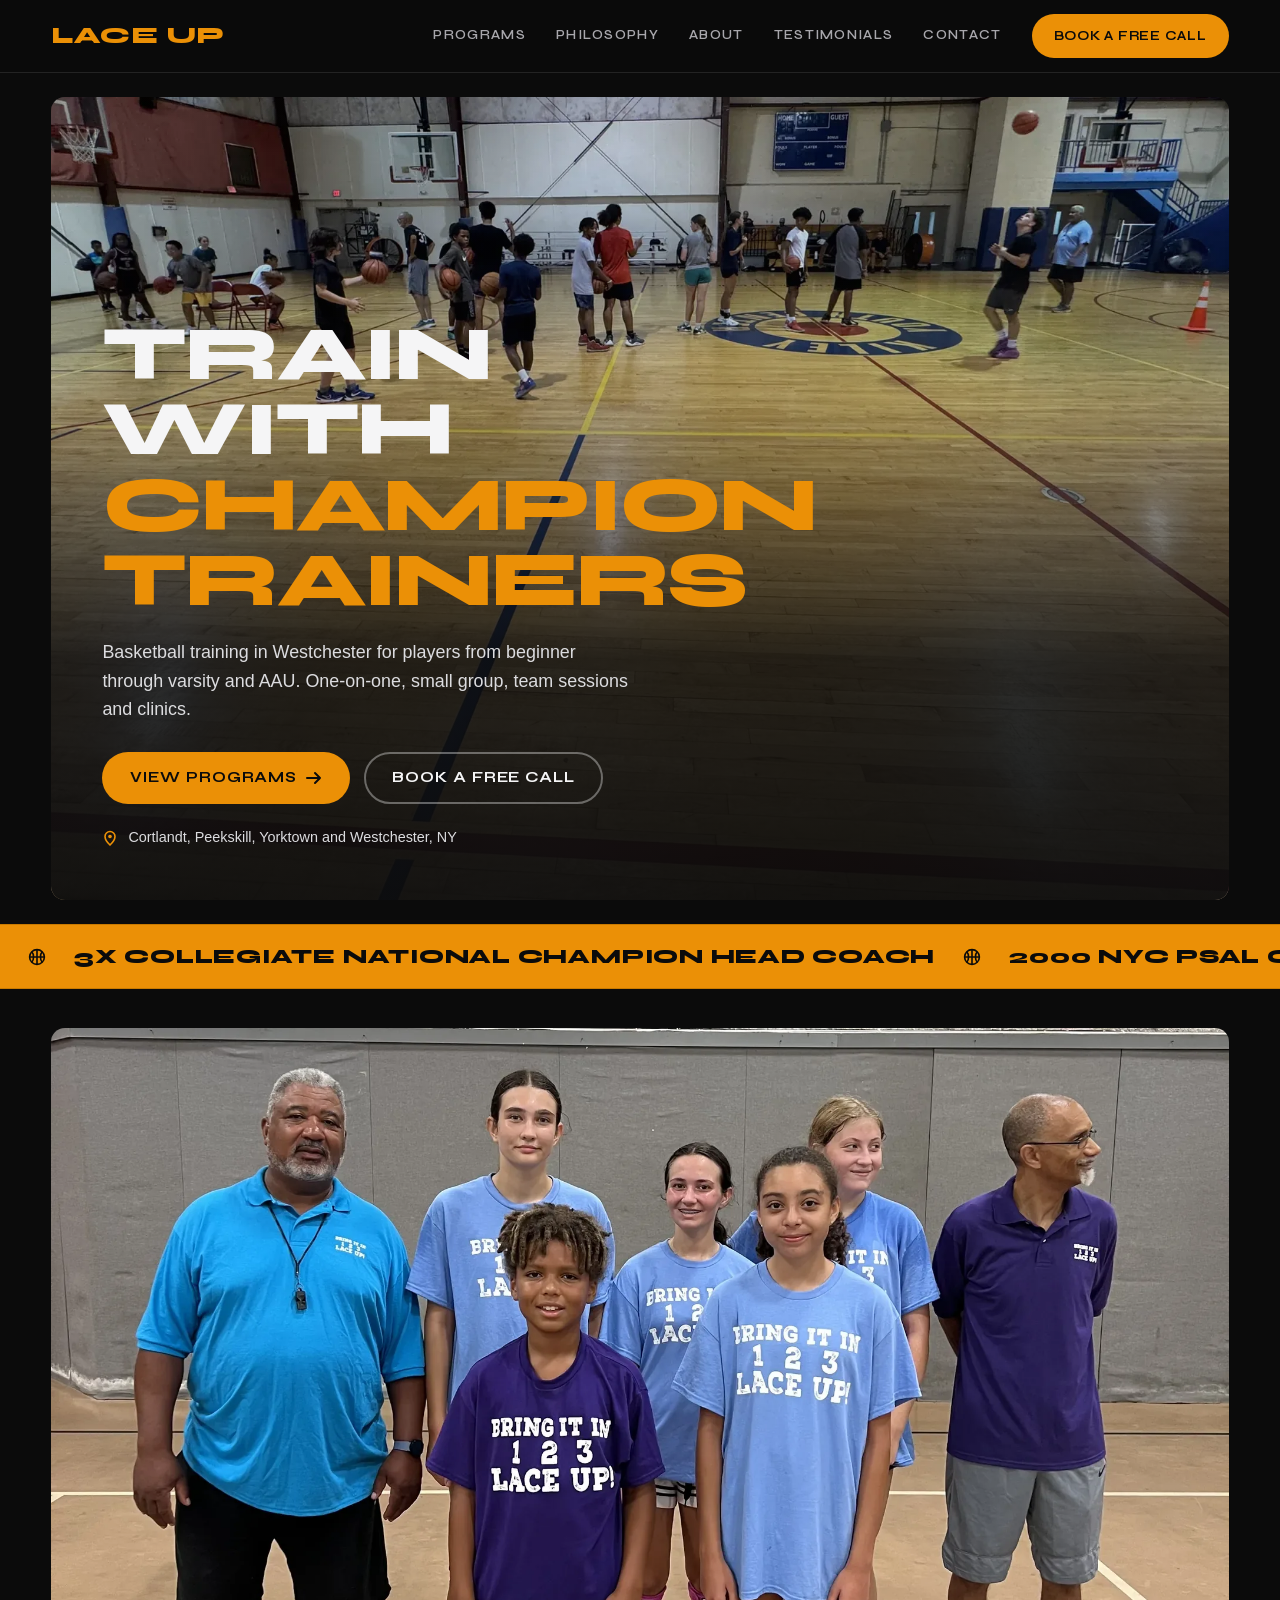
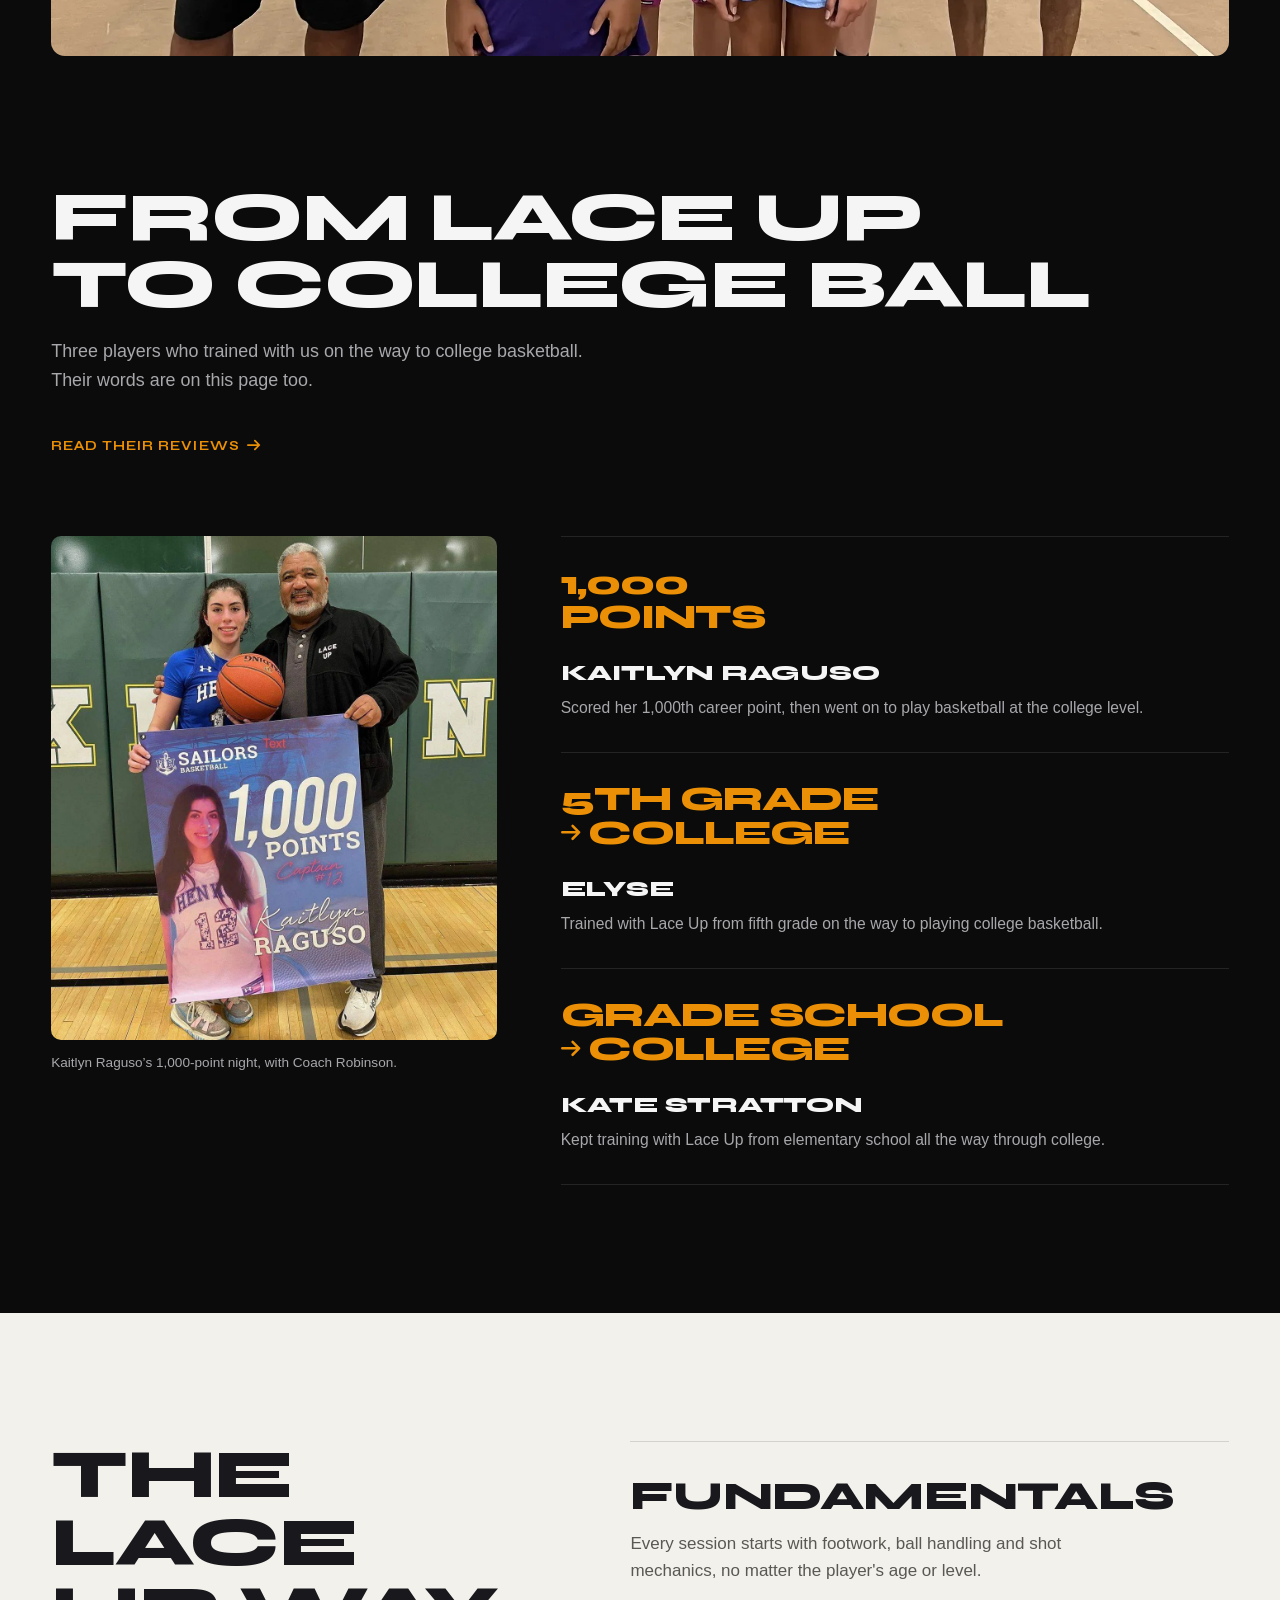
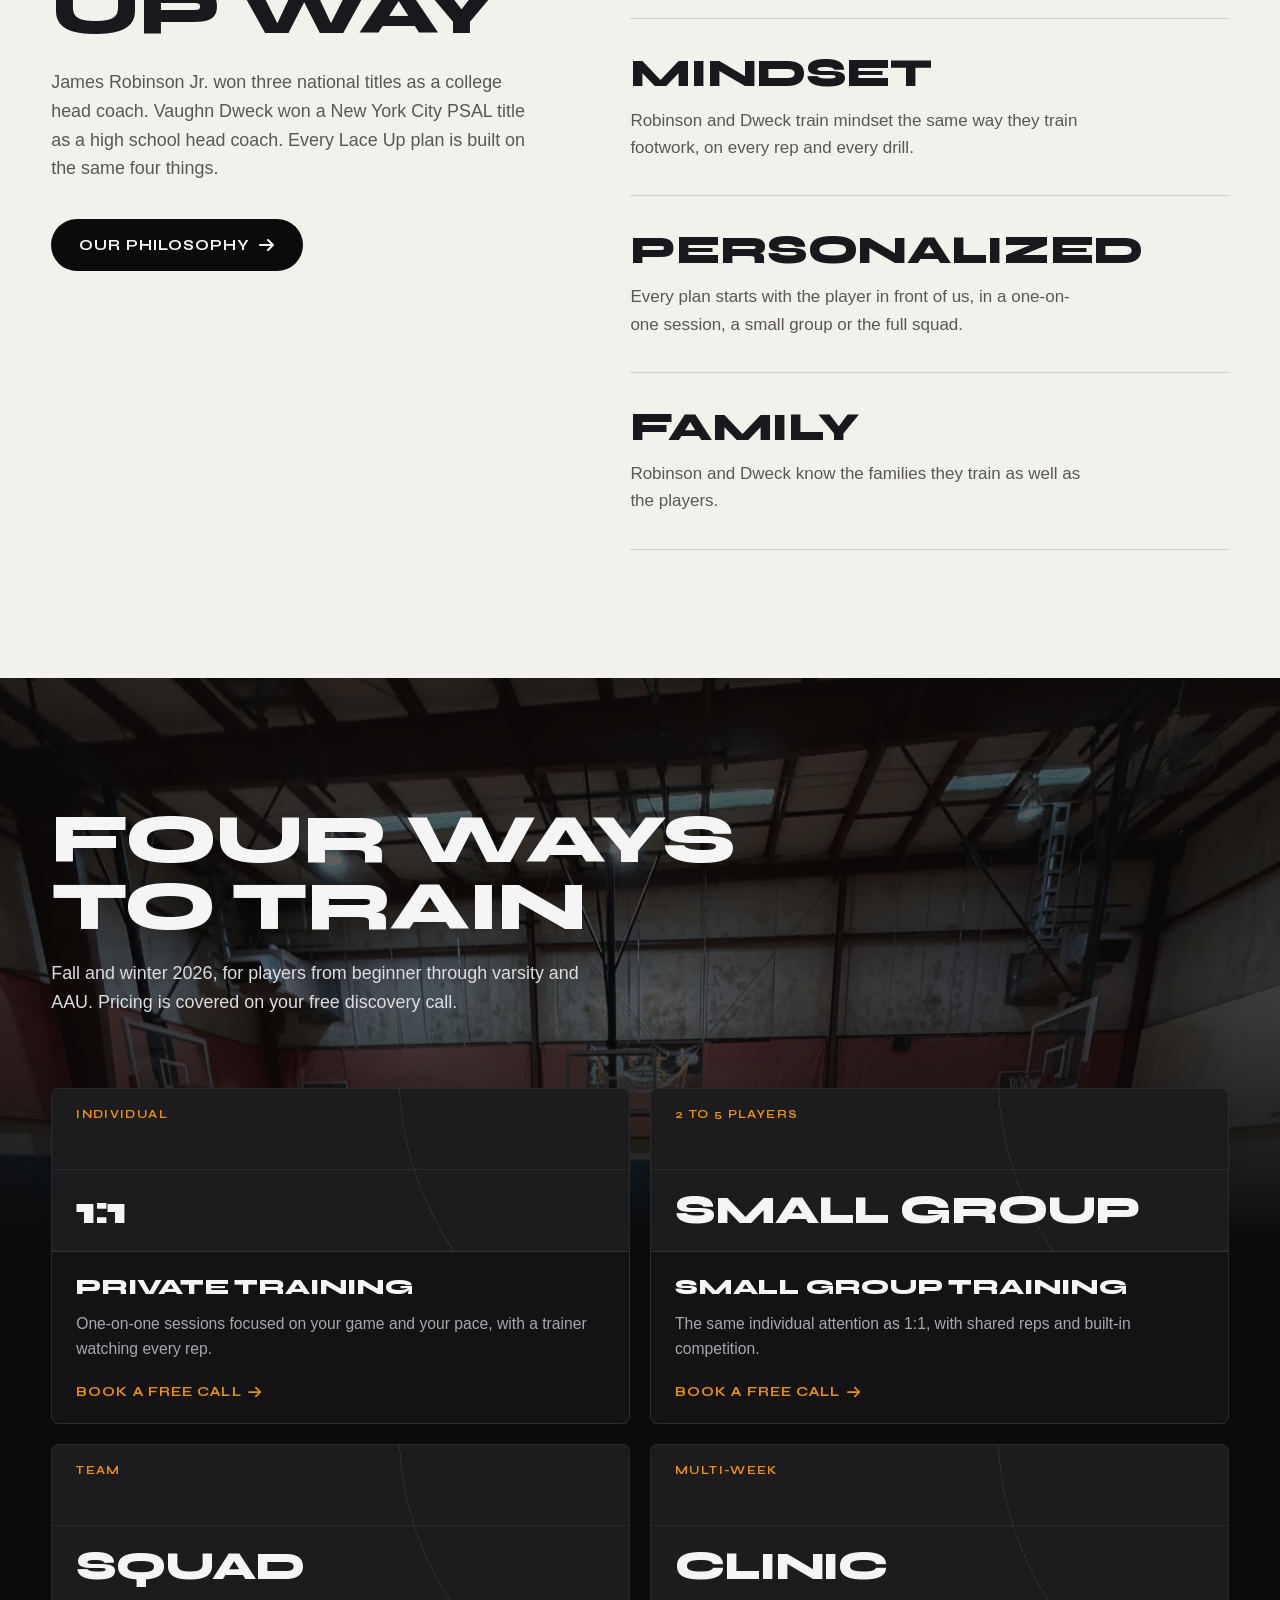
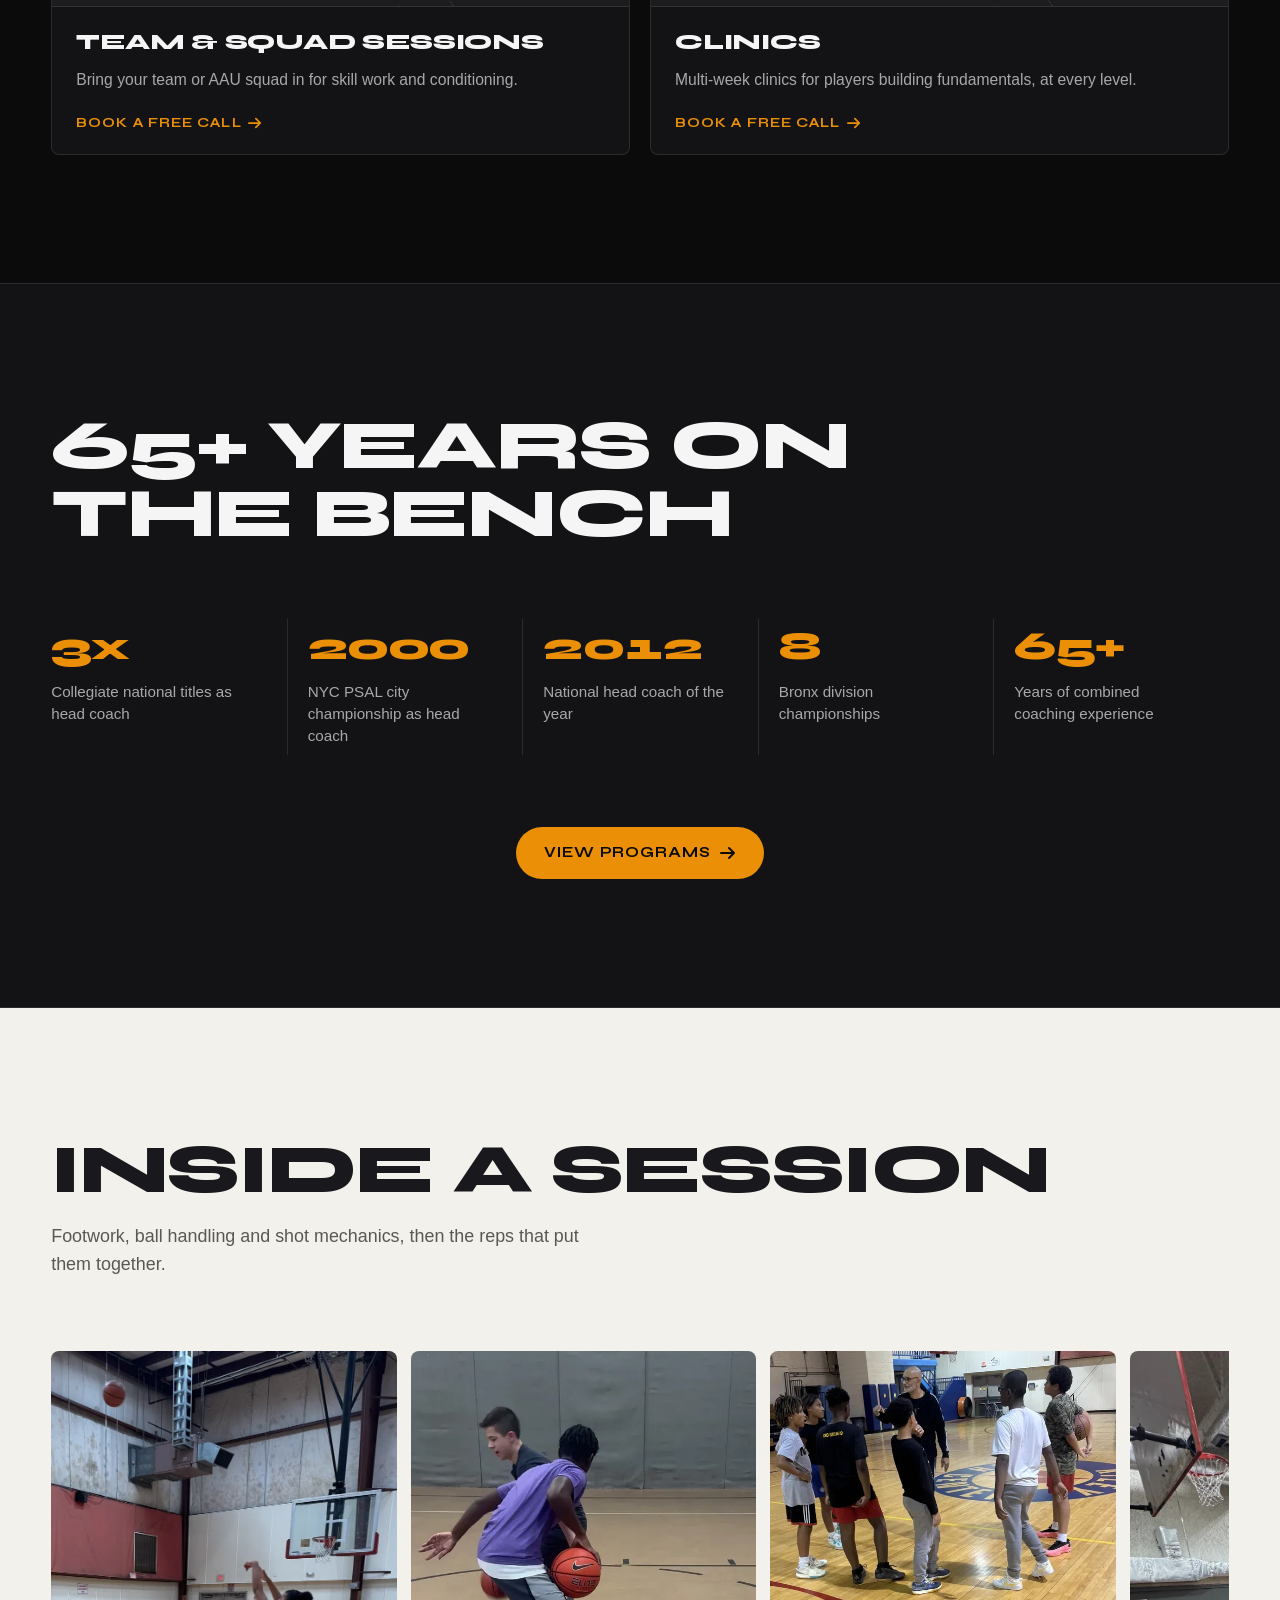
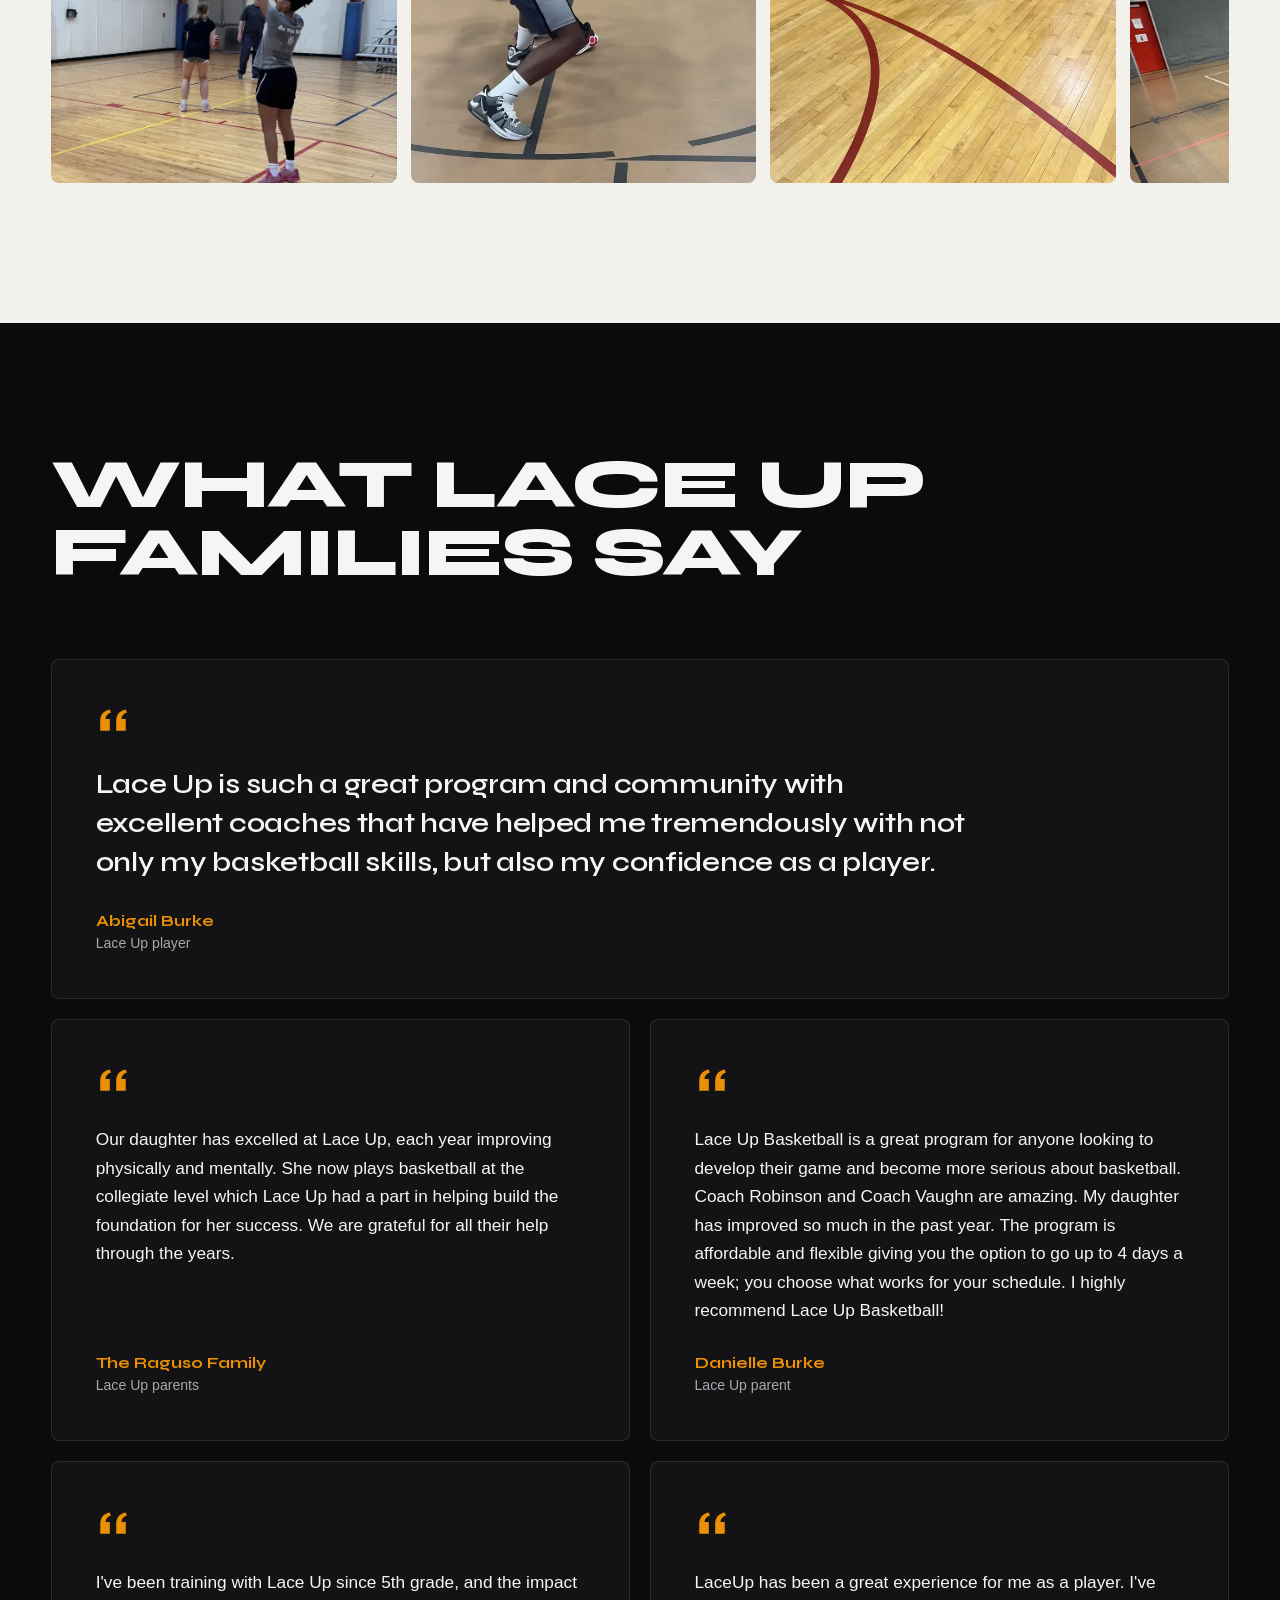
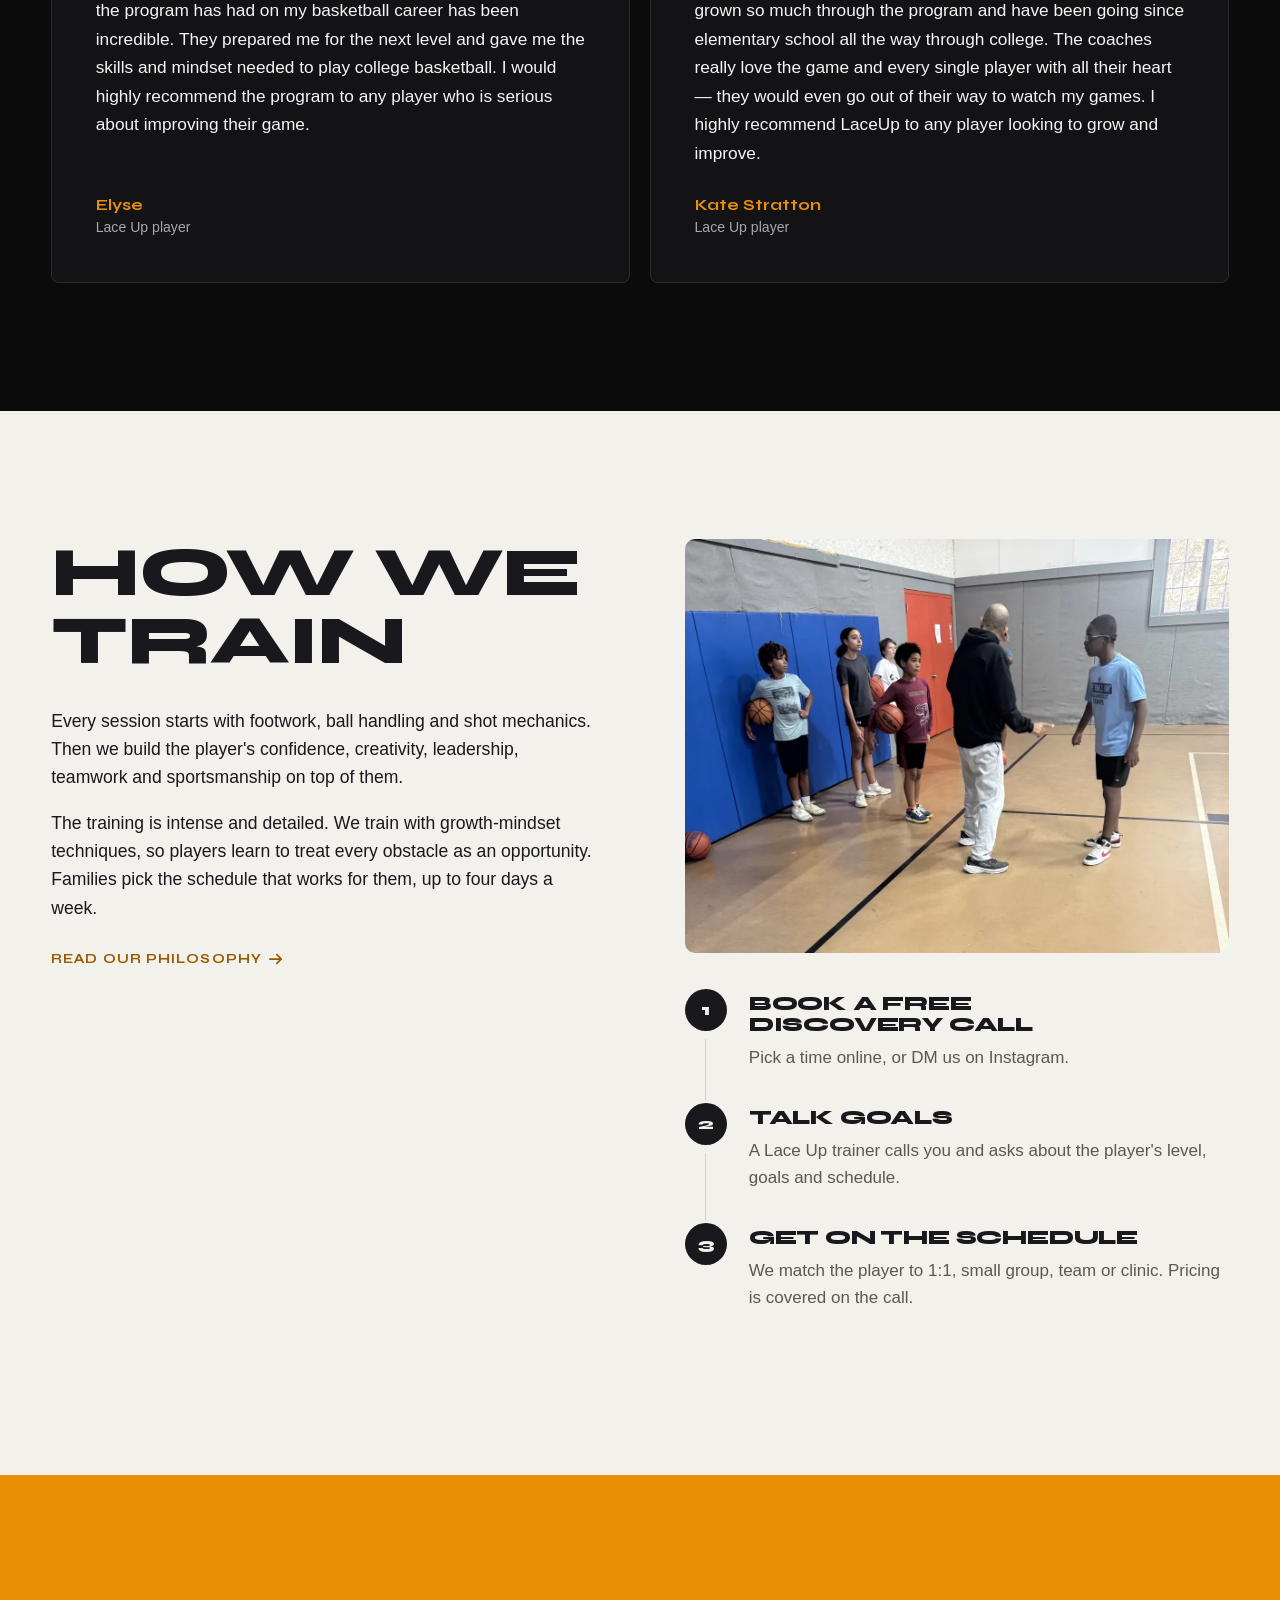
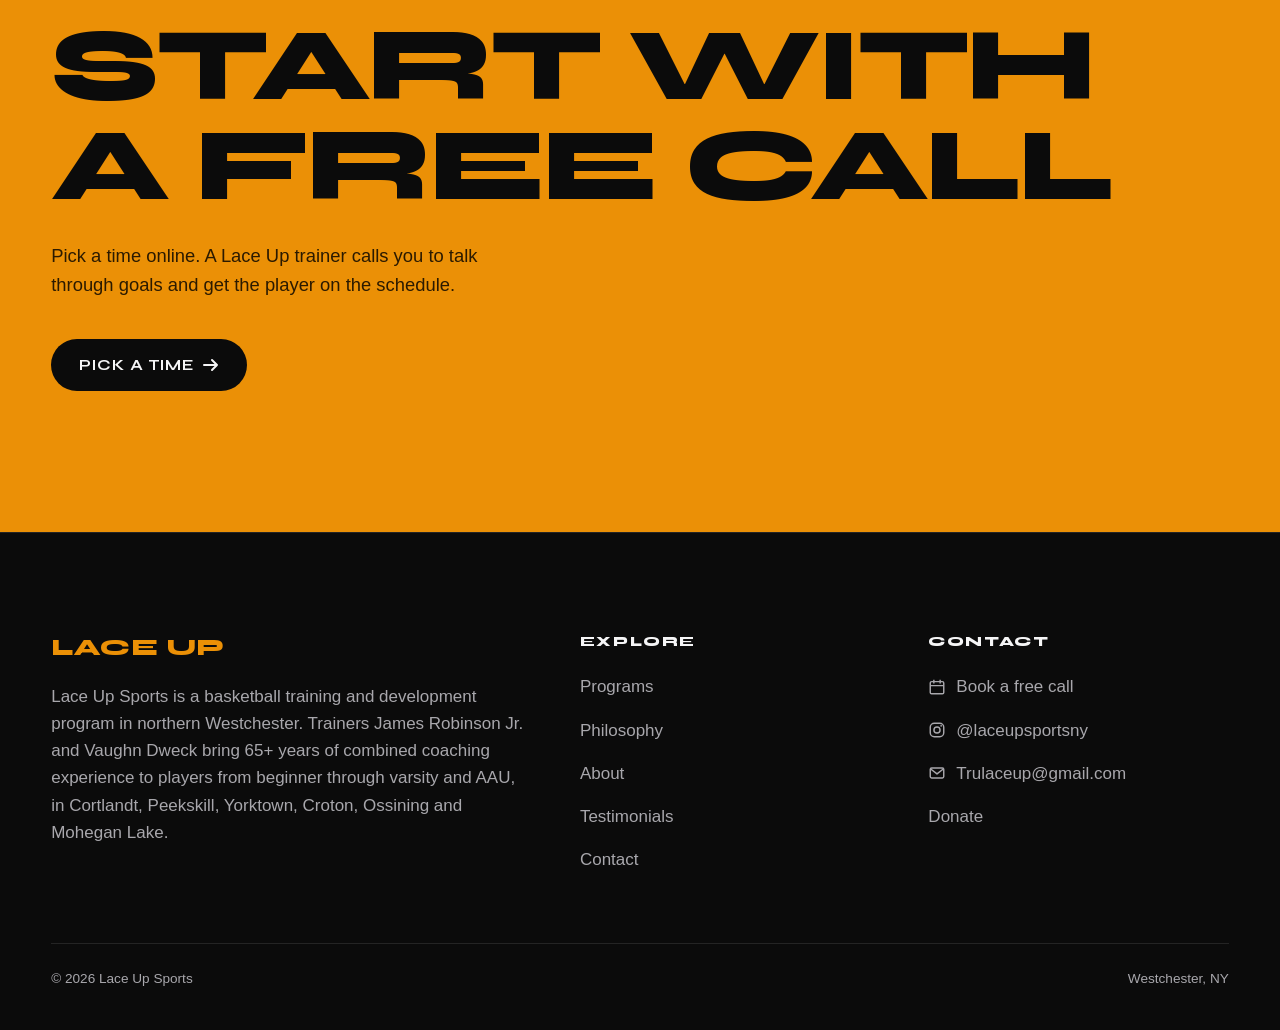
==== commit ee0d66f1: "Redesign home page, add philosophy page at /about/philosophy/ New photo-led home page and philosophy" ====
--- a/index.html
+++ b/index.html
@@ -4,14 +4,14 @@
 <meta charset="utf-8">
 <meta name="viewport" content="width=device-width, initial-scale=1, viewport-fit=cover">
 <title>Lace Up Sports | Basketball Training in Cortlandt, Peekskill &amp; Westchester</title>
-<meta name="description" content="Basketball training for Westchester players, led by a 3x collegiate national champion. Individual, small-group and team training for families in Cortlandt, Peekskill, Yorktown, Croton, Ossining and Mohegan Lake. Book a free discovery call.">
+<meta name="description" content="Basketball training in Westchester with James Robinson Jr. and Vaughn Dweck, champion head coaches with 65+ years of combined coaching experience. Book a free discovery call.">
 <link rel="canonical" href="https://www.trulaceup.com/">
 <meta name="robots" content="index, follow">
 <meta name="theme-color" content="#0B0B0B">
 <meta property="og:type" content="website">
 <meta property="og:site_name" content="Lace Up Sports">
 <meta property="og:title" content="Lace Up Sports | Basketball Training in Cortlandt, Peekskill &amp; Westchester">
-<meta property="og:description" content="Basketball training for Westchester players, led by a 3x collegiate national champion. Individual, small-group and team training for families in Cortlandt, Peekskill, Yorktown, Croton, Ossining and Mohegan Lake. Book a free discovery call.">
+<meta property="og:description" content="Basketball training in Westchester with James Robinson Jr. and Vaughn Dweck, champion head coaches with 65+ years of combined coaching experience. Book a free discovery call.">
 <meta property="og:image" content="https://www.trulaceup.com/assets/og.jpg">
 <meta property="og:image:width" content="1200">
 <meta property="og:image:height" content="630">
@@ -20,237 +20,324 @@
 <link rel="icon" href="/assets/favicon.png" type="image/png" sizes="32x32">
 <link rel="apple-touch-icon" href="/assets/apple-touch-icon.png" sizes="180x180">
 <link rel="preload" as="font" type="font/woff2" href="/assets/fonts/syne-latin-vf.woff2" crossorigin>
-<link rel="preload" as="image" type="image/avif" imagesrcset="/assets/hero-portrait-540.avif?v=towson 540w, /assets/hero-portrait-810.avif?v=towson 810w, /assets/hero-portrait-1080.avif?v=towson 1080w" imagesizes="(max-width: 700px) 100vw, 44vw" fetchpriority="high">
-<link rel="preconnect" href="https://assets.calendly.com">
-<link rel="stylesheet" href="/styles.css?v=73cc6734">
-<script>document.documentElement.classList.add('js');</script>
+<link rel="stylesheet" href="/assets/v3.css?v=808bdec8">
 <script type="application/ld+json">
 {"@context":"https://schema.org","@type":["LocalBusiness","SportsActivityLocation"],"name":"Lace Up Sports","description":"Basketball training for youth and high school players in Westchester, NY.","url":"https://www.trulaceup.com/","email":"Trulaceup@gmail.com","image":"https://www.trulaceup.com/assets/og.jpg","sameAs":["https://www.instagram.com/laceupsportsny"],"areaServed":[{"@type":"City","name":"Cortlandt, NY"},{"@type":"City","name":"Peekskill, NY"},{"@type":"City","name":"Yorktown, NY"},{"@type":"City","name":"Croton, NY"},{"@type":"City","name":"Ossining, NY"},{"@type":"City","name":"Mohegan Lake, NY"}],"makesOffer":[{"@type":"Offer","itemOffered":{"@type":"Service","name":"1:1 Private Training"}},{"@type":"Offer","itemOffered":{"@type":"Service","name":"Small Group Training"}},{"@type":"Offer","itemOffered":{"@type":"Service","name":"Team & Squad Sessions"}},{"@type":"Offer","itemOffered":{"@type":"Service","name":"Clinics"}}]}
 </script>
 </head>
 <body>
-
-  <header class="topnav">
-    <div class="wrap topnav-inner">
-      <a href="/" class="wordmark">LACE UP</a>
-      <button type="button" class="nav-burger" id="navBurger" aria-label="Menu" aria-controls="nav-menu" aria-expanded="false">
-        <span></span><span></span><span></span>
-      </button>
-      <nav id="nav-menu" class="nav-menu" aria-label="Primary">
-        <a href="/" aria-current="page">Home</a>
-        <a href="/programs/">Programs</a>
-        <a href="/about/">About</a>
-        <a href="/testimonials/">Testimonials</a>
-        <a href="/contact/">Contact</a>
-        <a class="nav-book js-book" href="/contact/#book">Book a free call</a>
-      </nav>
-    </div>
-  </header>
+<svg width="0" height="0" style="position:absolute" aria-hidden="true">
+  <symbol id="i-arrow" viewBox="0 0 16 16"><path d="M1 8h13M9 3l5 5-5 5" fill="none" stroke="currentColor" stroke-width="2" stroke-linecap="round" stroke-linejoin="round"/></symbol>
+  <symbol id="i-pin" viewBox="0 0 16 16"><path d="M8 15s5-4.6 5-8.5A5 5 0 0 0 3 6.5C3 10.4 8 15 8 15Z" fill="none" stroke="currentColor" stroke-width="1.6"/><circle cx="8" cy="6.5" r="1.8" fill="currentColor"/></symbol>
+  <symbol id="i-ball" viewBox="0 0 20 20"><g fill="none" stroke="currentColor" stroke-width="1.8"><circle cx="10" cy="10" r="8.2"/><path d="M1.8 10h16.4M10 1.8v16.4M4.2 4.2c2.6 2.4 2.6 9.2 0 11.6M15.8 4.2c-2.6 2.4-2.6 9.2 0 11.6"/></g></symbol>
+  <symbol id="i-quote" viewBox="0 0 32 32"><path d="M4 26V17c0-6 3-10 9-11l1 3c-3 1-5 3-5 6h4v11H4Zm15 0V17c0-6 3-10 9-11l1 3c-3 1-5 3-5 6h4v11h-9Z" fill="currentColor"/></symbol>
+  <symbol id="i-camera" viewBox="0 0 28 28"><g fill="none" stroke="currentColor" stroke-width="1.6" stroke-linejoin="round"><path d="M3 9.5h5l2-3h8l2 3h5v13H3z"/><circle cx="14" cy="15.5" r="4.2"/></g></symbol>
+  <symbol id="i-menu" viewBox="0 0 20 20"><path d="M2 6h16M2 14h16" stroke="currentColor" stroke-width="2" stroke-linecap="round"/></symbol>
+  <symbol id="i-ig" viewBox="0 0 20 20"><g fill="none" stroke="currentColor" stroke-width="1.6"><rect x="2.5" y="2.5" width="15" height="15" rx="4.5"/><circle cx="10" cy="10" r="3.4"/></g><circle cx="14.6" cy="5.4" r="1" fill="currentColor"/></symbol>
+  <symbol id="i-mail" viewBox="0 0 20 20"><g fill="none" stroke="currentColor" stroke-width="1.6" stroke-linejoin="round"><rect x="2.5" y="4.5" width="15" height="11" rx="1.5"/><path d="m3 5.5 7 5.5 7-5.5"/></g></symbol>
+  <symbol id="i-cal" viewBox="0 0 20 20"><g fill="none" stroke="currentColor" stroke-width="1.6" stroke-linejoin="round"><rect x="2.5" y="4" width="15" height="13.5" rx="1.5"/><path d="M2.5 8.5h15M6.5 2v4M13.5 2v4"/></g></symbol>
+</svg>
+
+<header class="site-header">
+  <div class="wrap">
+    <a class="wordmark" href="/">LACE UP</a>
+    <button class="nav-toggle" type="button" aria-expanded="false" aria-controls="nav" aria-label="Open menu"><svg aria-hidden="true" focusable="false"><use href="#i-menu"/></svg></button>
+    <nav class="nav" id="nav" aria-label="Main">
+      <a href="/programs/">Programs</a>
+      <a href="/about/philosophy/">Philosophy</a>
+      <a href="/about/">About</a>
+      <a href="/testimonials/">Testimonials</a>
+      <a href="/contact/">Contact</a>
+      <a class="btn btn-primary" href="https://calendly.com/trulaceup/discovery" target="_blank" rel="noopener">Book a free call</a>
+    </nav>
+  </div>
+</header>
 
 <main>
-  <section class="hero" id="top">
-    <div class="hero-photo">
-      <picture>
-        <source type="image/avif" srcset="/assets/hero-portrait-540.avif?v=towson 540w, /assets/hero-portrait-810.avif?v=towson 810w, /assets/hero-portrait-1080.avif?v=towson 1080w" sizes="(max-width: 700px) 100vw, 44vw">
-        <source type="image/webp" srcset="/assets/hero-portrait-540.webp?v=towson 540w, /assets/hero-portrait-810.webp?v=towson 810w, /assets/hero-portrait-1080.webp?v=towson 1080w" sizes="(max-width: 700px) 100vw, 44vw">
-        <img src="/assets/hero-portrait.jpg?v=towson" width="1600" height="2000" alt="Eva Wilkerson, who signed to play Division I basketball at Towson, with two younger Lace Up players in the gym" loading="eager" fetchpriority="high" decoding="async">
-      </picture>
-      <p class="hero-tag"><span>Eva Wilkerson</span> signed to play Division I basketball at Towson</p>
-    </div>
-    <div class="hero-copy">
-      <h1><span class="line"><span>Fall training</span></span><span class="line"><span>starts <em>now</em></span></span></h1>
-      <p class="hero-cred">Training with a 3x collegiate national champion</p>
-      <p class="hero-sub">Basketball training in Westchester for players from beginner through varsity and AAU. One-on-one, small group, team sessions and clinics.</p>
-      <div class="cta-row">
-        <a class="btn btn-primary js-book" href="/contact/#book">Book a free discovery call</a>
-        <a class="text-link" href="https://www.instagram.com/laceupsportsny" target="_blank" rel="noopener">DM us on Instagram</a>
-      </div>
-      <div class="hero-meta">Cortlandt, Peekskill, Yorktown &amp; Westchester, NY</div>
-    </div>
-  </section>
-
-  <section class="band" aria-label="Coaching credentials">
-    <div class="band-grid">
-      <div class="band-item">
-        <div class="band-num">3x</div>
-        <div class="band-label">Collegiate national champion head coach</div>
-      </div>
-      <div class="band-item">
-        <div class="band-num" data-count="65" data-suffix="+">65+</div>
-        <div class="band-label">Years of combined coaching experience</div>
-      </div>
-    </div>
-  </section>
-
-  <section class="section" id="coaches">
+  <section class="hero">
+    <div class="wrap">
+      <div class="hero-panel">
+        <img class="hero-bg" src="/assets/v3/hero-group.webp" width="2000" height="1110" alt="A full Lace Up session on the court, players dribbling with trainers among them">
+        <div class="hero-copy">
+          <h1>Train with <em>champion trainers</em></h1>
+          <p class="lede">Basketball training in Westchester for players from beginner through varsity and AAU. One-on-one, small group, team sessions and clinics.</p>
+          <div class="hero-actions">
+            <a class="btn btn-primary" href="#programs">View programs <svg aria-hidden="true" focusable="false"><use href="#i-arrow"/></svg></a>
+            <a class="btn btn-ghost" href="https://calendly.com/trulaceup/discovery" target="_blank" rel="noopener">Book a free call</a>
+          </div>
+          <p class="hero-place"><svg aria-hidden="true"><use href="#i-pin"/></svg>Cortlandt, Peekskill, Yorktown and Westchester, NY</p>
+        </div>
+      </div>
+    </div>
+  </section>
+
+  <div class="marquee" aria-label="Coaching credentials">
+    <div class="marquee-track">
+      <ul>
+        <li><svg aria-hidden="true"><use href="#i-ball"/></svg>3x collegiate national champion head coach</li>
+        <li><svg aria-hidden="true"><use href="#i-ball"/></svg>2000 NYC PSAL city champion head coach</li>
+        <li><svg aria-hidden="true"><use href="#i-ball"/></svg>2012 national head coach of the year</li>
+        <li><svg aria-hidden="true"><use href="#i-ball"/></svg>65+ years of combined coaching</li>
+        <li><svg aria-hidden="true"><use href="#i-ball"/></svg>8 Bronx division championships</li>
+      </ul>
+      <ul aria-hidden="true">
+        <li><svg aria-hidden="true" focusable="false"><use href="#i-ball"/></svg>3x collegiate national champion head coach</li>
+        <li><svg aria-hidden="true" focusable="false"><use href="#i-ball"/></svg>2000 NYC PSAL city champion head coach</li>
+        <li><svg aria-hidden="true" focusable="false"><use href="#i-ball"/></svg>2012 national head coach of the year</li>
+        <li><svg aria-hidden="true" focusable="false"><use href="#i-ball"/></svg>65+ years of combined coaching</li>
+        <li><svg aria-hidden="true" focusable="false"><use href="#i-ball"/></svg>8 Bronx division championships</li>
+      </ul>
+    </div>
+  </div>
+
+  <section class="team-band">
+    <div class="wrap">
+      <figure><img loading="lazy" src="/assets/v3/team-both.webp" width="2000" height="1066" alt="Coach Robinson and Coach Vaughn with five players in Lace Up shirts on the court"></figure>
+    </div>
+  </section>
+
+  <section class="section" id="results">
     <div class="wrap">
       <div class="section-head">
-        <h2>Two coaches. 65+ years on the bench.</h2>
-      </div>
-      <div class="record">
-      <div class="coach">
-        <h3>James Robinson Jr.</h3>
-        <ol class="ledger" data-reveal>
-            <li class="row" style="--i:0"><span class="fig">3-time</span><p class="txt-ink">collegiate national champion as head coach</p></li>
-            <li class="row" style="--i:1"><span class="fig">10</span><p class="txt-ink">national tournament appearances as head Coach and assistant coach</p></li>
-            <li class="row" style="--i:2"><span class="fig">4-time</span><p class="txt-ink">regional champion and regional coach of the year</p></li>
-            <li class="row" style="--i:3"><span class="fig">4-time</span><p class="txt-ink">district champion and district coach of the year</p></li>
-            <li class="row" style="--i:4"><span class="fig">2012</span><p class="txt-ink">national head coach of the year</p></li>
-            <li class="row" style="--i:5"><span class="fig">30+</span><p class="txt-ink">years coaching experience</p></li>
-        </ol>
-      </div>
-      <div class="coach">
-        <h3>Vaughn Dweck</h3>
-        <ol class="ledger" data-reveal>
-            <li class="row" style="--i:0"><span class="fig">2000</span><p class="txt-ink">NYC high school PSAL city Champion as head Coach</p></li>
-            <li class="row" style="--i:1"><span class="fig">1995</span><p class="txt-ink">NYC high school PSAL city champion runner up as head Coach</p></li>
-            <li class="row" style="--i:2"><span class="fig">1995</span><p class="txt-ink">bronx daily news coach of the year</p></li>
-            <li class="row" style="--i:3"><span class="fig">2000</span><p class="txt-ink">New York public schools coach of the year</p></li>
-            <li class="row" style="--i:4"><span class="fig">8</span><p class="txt-ink">Bronx division championships</p></li>
-            <li class="row" style="--i:5"><span class="fig"></span><p class="txt-ink">Editor in chief, Metro Spirit, publication of profiles and rankings of top high school players in the New York Tri-State area</p></li>
-            <li class="row" style="--i:6"><span class="fig">35+</span><p class="txt-ink">years coaching experience</p></li>
-        </ol>
-      </div>
-      </div>
-      <a class="text-link after-ledger" href="/about/">About Lace Up</a>
-    </div>
-  </section>
-
-  <section class="section" id="programs">
-    <div class="wrap">
-      <div class="section-head">
-        <h2>Four ways to train</h2>
-        <span class="season-tag">Fall / Winter 2026</span>
-      </div>
-      <ol class="ledger" data-reveal>
-        <li class="row" style="--i:0">
-          <span class="fig">Individual</span>
-          <div class="txt"><h3>1:1 Private Training</h3><p>One-on-one sessions focused on your game and your pace, with a trainer watching every rep.</p></div>
-        </li>
-        <li class="row" style="--i:1">
-          <span class="fig">2-5 players</span>
-          <div class="txt"><h3>Small Group Training</h3><p>Same individual attention, shared reps, built-in competition.</p></div>
-        </li>
-        <li class="row" style="--i:2">
-          <span class="fig">Team</span>
-          <div class="txt"><h3>Team &amp; Squad Sessions</h3><p>Bring your team or AAU squad in for skill work and conditioning.</p></div>
-        </li>
-        <li class="row" style="--i:3">
-          <span class="fig">Clinic</span>
-          <div class="txt"><h3>Clinics</h3><p>Multi-week clinics for players building fundamentals at every level.</p></div>
-        </li>
-      </ol>
-      <p class="cards-note">Fall/winter cycle. Dates announced soon.</p>
-      <a class="text-link after-ledger" href="/programs/">See how it works</a>
-    </div>
-  </section>
-
-
-  <section class="section" id="way">
-    <div class="wrap">
-      <div class="section-head">
-        <h2>The Lace Up way</h2>
-      </div>
-      <ol class="ledger" data-reveal>
-        <li class="row row-stack" style="--i:0"><span class="fig">Fundamentals</span><p>Every session starts with footwork, ball handling, and shot mechanics, no matter the player&#x27;s age or level.</p></li>
-        <li class="row row-stack" style="--i:1"><span class="fig">Mindset</span><p>Robinson and Dweck train mindset the same way they train footwork, every rep and every drill.</p></li>
-        <li class="row row-stack" style="--i:2"><span class="fig">Personalized</span><p>Every plan starts with the player in front of us, in a one-on-one session, a small group or the full squad.</p></li>
-        <li class="row row-stack" style="--i:3"><span class="fig">Family</span><p>Robinson and Dweck know the families they train as well as the players.</p></li>
-      </ol>
-    </div>
-  </section>
-
-
-  <section class="section" id="testimonials">
-    <div class="wrap">
-      <div class="section-head">
-        <h2>What Lace Up families say</h2>
-      </div>
-      <figure class="proof">
-        <picture><source type="image/avif" srcset="/assets/proof-1000pt-540.avif 540w, /assets/proof-1000pt-1080.avif 1080w" sizes="(max-width: 700px) 100vw, 420px"><source type="image/webp" srcset="/assets/proof-1000pt-540.webp 540w, /assets/proof-1000pt-1080.webp 1080w" sizes="(max-width: 700px) 100vw, 420px"><img src="/assets/proof-1000pt.jpg" alt="Coach Robinson with a Lace Up player holding her 1,000-point banner" width="1080" height="1350" loading="lazy" decoding="async"></picture>
+        <div>
+          <h2>From Lace Up <br>to college ball</h2>
+          <p class="lede">Three players who trained with us on the way to college basketball. Their words are on this page too.</p>
+        </div>
+        <a class="link-arrow" href="#reviews">Read their reviews <svg aria-hidden="true" focusable="false"><use href="#i-arrow"/></svg></a>
+      </div>
+      <div class="results-layout">
+      <figure class="results-photo">
+        <img loading="lazy" src="/assets/v3/proof.webp" width="1080" height="1222" alt="Coach Robinson with Kaitlyn Raguso and her 1,000-point banner">
         <figcaption>Kaitlyn Raguso’s 1,000-point night, with Coach Robinson.</figcaption>
       </figure>
-      <figure class="pull">
-        <blockquote>Our daughter has excelled at Lace Up, each year improving physically and mentally. She now plays basketball at the collegiate level which Lace Up had a part in helping build the foundation for her success. We are grateful for all their help through the years.</blockquote>
-        <figcaption>The Raguso Family</figcaption>
-      </figure>
-      <ol class="ledger ledger-quotes" data-reveal>
-        <li class="row" style="--i:0"><span class="fig">Elyse</span><p>I&#x27;ve been training with Lace Up since 5th grade, and the impact the program has had on my basketball career has been incredible. They prepared me for the next level and gave me the skills and mindset needed to play college basketball. I would highly recommend the program to any player who is serious about improving their game.</p></li>
-        <li class="row" style="--i:1"><span class="fig">Abigail Burke</span><p>Lace Up is such a great program and community with excellent coaches that have helped me tremendously with not only my basketball skills, but also my confidence as a player.</p></li>
+      <div class="results">
+        <article class="result">
+          <div class="result-big">1,000<br>points</div>
+          <h3>Kaitlyn Raguso</h3>
+          <p>Scored her 1,000th career point, then went on to play basketball at the college level.</p>
+        </article>
+        <article class="result">
+          <div class="result-big">5th grade<br><svg aria-hidden="true"><use href="#i-arrow"/></svg>College</div>
+          <h3>Elyse</h3>
+          <p>Trained with Lace Up from fifth grade on the way to playing college basketball.</p>
+        </article>
+        <article class="result">
+          <div class="result-big">Grade school<br><svg aria-hidden="true"><use href="#i-arrow"/></svg>College</div>
+          <h3>Kate Stratton</h3>
+          <p>Kept training with Lace Up from elementary school all the way through college.</p>
+        </article>
+      </div>
+      </div>
+    </div>
+  </section>
+
+  <section class="section paper" id="way">
+    <div class="wrap unique">
+      <div class="unique-intro">
+        <h2>The Lace Up way</h2>
+        <p class="lede">James Robinson Jr. won three national titles as a college head coach. Vaughn Dweck won a New York City PSAL title as a high school head coach. Every Lace Up plan is built on the same four things.</p>
+        <a class="btn btn-dark" href="/about/philosophy/">Our philosophy <svg aria-hidden="true" focusable="false"><use href="#i-arrow"/></svg></a>
+      </div>
+      <ul class="pillars">
+        <li><h3>Fundamentals</h3><p>Every session starts with footwork, ball handling and shot mechanics, no matter the player's age or level.</p></li>
+        <li><h3>Mindset</h3><p>Robinson and Dweck train mindset the same way they train footwork, on every rep and every drill.</p></li>
+        <li><h3>Personalized</h3><p>Every plan starts with the player in front of us, in a one-on-one session, a small group or the full squad.</p></li>
+        <li><h3>Family</h3><p>Robinson and Dweck know the families they train as well as the players.</p></li>
+      </ul>
+    </div>
+  </section>
+
+  <section class="section programs-section" id="programs">
+    <img loading="lazy" class="programs-bg" src="/assets/v3/gym-wide.webp" width="2000" height="1013" alt="">
+    <div class="wrap">
+      <div class="section-head">
+        <div>
+          <h2>Four ways to train</h2>
+          <p class="lede">Fall and winter 2026, for players from beginner through varsity and AAU. Pricing is covered on your free discovery call.</p>
+        </div>
+      </div>
+      <div class="programs">
+        <article class="program">
+          <div class="program-tile"><small>Individual</small><span>1:1</span></div>
+          <div class="program-body">
+            <h3>Private Training</h3>
+            <p>One-on-one sessions focused on your game and your pace, with a trainer watching every rep.</p>
+            <a class="link-arrow" href="https://calendly.com/trulaceup/discovery" target="_blank" rel="noopener">Book a free call <svg aria-hidden="true" focusable="false"><use href="#i-arrow"/></svg></a>
+          </div>
+        </article>
+        <article class="program">
+          <div class="program-tile"><small>2 to 5 players</small><span>Small group</span></div>
+          <div class="program-body">
+            <h3>Small Group Training</h3>
+            <p>The same individual attention as 1:1, with shared reps and built-in competition.</p>
+            <a class="link-arrow" href="https://calendly.com/trulaceup/discovery" target="_blank" rel="noopener">Book a free call <svg aria-hidden="true" focusable="false"><use href="#i-arrow"/></svg></a>
+          </div>
+        </article>
+        <article class="program">
+          <div class="program-tile"><small>Team</small><span>Squad</span></div>
+          <div class="program-body">
+            <h3>Team &amp; Squad Sessions</h3>
+            <p>Bring your team or AAU squad in for skill work and conditioning.</p>
+            <a class="link-arrow" href="https://calendly.com/trulaceup/discovery" target="_blank" rel="noopener">Book a free call <svg aria-hidden="true" focusable="false"><use href="#i-arrow"/></svg></a>
+          </div>
+        </article>
+        <article class="program">
+          <div class="program-tile"><small>Multi-week</small><span>Clinic</span></div>
+          <div class="program-body">
+            <h3>Clinics</h3>
+            <p>Multi-week clinics for players building fundamentals, at every level.</p>
+            <a class="link-arrow" href="https://calendly.com/trulaceup/discovery" target="_blank" rel="noopener">Book a free call <svg aria-hidden="true" focusable="false"><use href="#i-arrow"/></svg></a>
+          </div>
+        </article>
+      </div>
+    </div>
+  </section>
+
+  <section class="section stats-band">
+    <div class="wrap">
+      <div class="section-head"><h2>65+ years on the bench</h2></div>
+      <div class="stats">
+        <div class="stat"><div class="stat-num">3x</div><p>Collegiate national titles as head coach</p></div>
+        <div class="stat"><div class="stat-num">2000</div><p>NYC PSAL city championship as head coach</p></div>
+        <div class="stat"><div class="stat-num">2012</div><p>National head coach of the year</p></div>
+        <div class="stat"><div class="stat-num">8</div><p>Bronx division championships</p></div>
+        <div class="stat"><div class="stat-num">65+</div><p>Years of combined coaching experience</p></div>
+      </div>
+      <div class="stats-foot"><a class="btn btn-primary" href="#programs">View programs <svg aria-hidden="true" focusable="false"><use href="#i-arrow"/></svg></a></div>
+    </div>
+  </section>
+
+  <section class="section paper">
+    <div class="wrap">
+      <div class="section-head">
+        <div>
+          <h2>Inside a session</h2>
+          <p class="lede">Footwork, ball handling and shot mechanics, then the reps that put them together.</p>
+        </div>
+      </div>
+      <div class="gallery" tabindex="0" aria-label="Photos from Lace Up sessions">
+        <img loading="lazy" src="/assets/v3/a-release.webp" alt="A player shooting with the ball in the air" style="object-position:50% 0">
+        <img loading="lazy" src="/assets/v3/a-1v1.webp" alt="Two players in a tight one-on-one dribble move" style="object-position:32% 50%">
+        <img loading="lazy" src="/assets/v3/g-squad.webp" alt="Players gathered around a trainer on the Lace Up court">
+        <img loading="lazy" src="/assets/v3/a-rim.webp" alt="A player shooting near the rim with the ball up">
+        <img loading="lazy" src="/assets/v3/g-huddle.webp" alt="Players in a huddle with a trainer under the hoop">
+        <img loading="lazy" src="/assets/v3/a-signal.webp" alt="A player holding the ball as a trainer signals behind them">
+        <img loading="lazy" src="/assets/v3/a-demo.webp" alt="A trainer showing a shot as players watch">
+        <img loading="lazy" src="/assets/v3/g-outdoor.webp" alt="Players and trainers in a circle on an outdoor court">
+        <img loading="lazy" src="/assets/v3/g-line.webp" alt="Players lined up along the wall with basketballs" style="object-position:72% 50%">
+      </div>
+    </div>
+  </section>
+
+  <section class="section" id="reviews">
+    <div class="wrap">
+      <div class="section-head">
+        <h2>What Lace Up <br>families say</h2>
+      </div>
+      <div class="reviews">
+        <figure class="review wide">
+          <svg class="q" aria-hidden="true"><use href="#i-quote"/></svg>
+          <blockquote>Lace Up is such a great program and community with excellent coaches that have helped me tremendously with not only my basketball skills, but also my confidence as a player.</blockquote>
+          <figcaption><strong>Abigail Burke</strong><span>Lace Up player</span></figcaption>
+        </figure>
+        <figure class="review">
+          <svg class="q" aria-hidden="true"><use href="#i-quote"/></svg>
+          <blockquote>Our daughter has excelled at Lace Up, each year improving physically and mentally. She now plays basketball at the collegiate level which Lace Up had a part in helping build the foundation for her success. We are grateful for all their help through the years.</blockquote>
+          <figcaption><strong>The Raguso Family</strong><span>Lace Up parents</span></figcaption>
+        </figure>
+        <figure class="review">
+          <svg class="q" aria-hidden="true"><use href="#i-quote"/></svg>
+          <blockquote>Lace Up Basketball is a great program for anyone looking to develop their game and become more serious about basketball. Coach Robinson and Coach Vaughn are amazing. My daughter has improved so much in the past year. The program is affordable and flexible giving you the option to go up to 4 days a week; you choose what works for your schedule. I highly recommend Lace Up Basketball!</blockquote>
+          <figcaption><strong>Danielle Burke</strong><span>Lace Up parent</span></figcaption>
+        </figure>
+        <figure class="review">
+          <svg class="q" aria-hidden="true"><use href="#i-quote"/></svg>
+          <blockquote>I've been training with Lace Up since 5th grade, and the impact the program has had on my basketball career has been incredible. They prepared me for the next level and gave me the skills and mindset needed to play college basketball. I would highly recommend the program to any player who is serious about improving their game.</blockquote>
+          <figcaption><strong>Elyse</strong><span>Lace Up player</span></figcaption>
+        </figure>
+        <figure class="review">
+          <svg class="q" aria-hidden="true"><use href="#i-quote"/></svg>
+          <blockquote>LaceUp has been a great experience for me as a player. I've grown so much through the program and have been going since elementary school all the way through college. The coaches really love the game and every single player with all their heart — they would even go out of their way to watch my games. I highly recommend LaceUp to any player looking to grow and improve.</blockquote>
+          <figcaption><strong>Kate Stratton</strong><span>Lace Up player</span></figcaption>
+        </figure>
+      </div>
+    </div>
+  </section>
+
+  <section class="section paper">
+    <div class="wrap method">
+      <div class="method-copy">
+        <h2>How we train</h2>
+        <p style="margin-top:32px">Every session starts with footwork, ball handling and shot mechanics. Then we build the player's confidence, creativity, leadership, teamwork and sportsmanship on top of them.</p>
+        <p>The training is intense and detailed. We train with growth-mindset techniques, so players learn to treat every obstacle as an opportunity. Families pick the schedule that works for them, up to four days a week.</p>
+        <a class="link-arrow" href="/about/philosophy/">Read our philosophy <svg aria-hidden="true" focusable="false"><use href="#i-arrow"/></svg></a>
+      </div>
+      <div>
+        <img loading="lazy" class="how-photo" src="/assets/v3/how.webp" width="1200" height="912" alt="A trainer talking with a player while others wait along the wall">
+        <ol class="steps">
+        <li><h3>Book a free discovery call</h3><p>Pick a time online, or DM us on Instagram.</p></li>
+        <li><h3>Talk goals</h3><p>A Lace Up trainer calls you and asks about the player's level, goals and schedule.</p></li>
+        <li><h3>Get on the schedule</h3><p>We match the player to 1:1, small group, team or clinic. Pricing is covered on the call.</p></li>
       </ol>
-      <a class="text-link after-ledger" href="/testimonials/">Read all reviews</a>
-    </div>
-  </section>
-
-
-  <section class="section-tight" id="faq">
-    <div class="wrap">
-      <div class="section-head">
-        <h2>Questions</h2>
-      </div>
-      <details>
-        <summary>Do I need to be at a certain athletic level to train with Lace Up?</summary>
-        <p>No. Lace Up works with players from beginner through varsity/AAU. Each plan starts from where the athlete is right now.</p>
-      </details>
-      <details>
-        <summary>What are your coaching credentials?</summary>
-        <p>James Robinson Jr. is a 3-time collegiate national champion as head coach with 30+ years of coaching experience. Vaughn Dweck has 35+ years of coaching experience, including a 2000 NYC PSAL city championship as head coach and 8 Bronx division championships. Full lists are in the About section.</p>
-      </details>
-      <details>
-        <summary>How do I book a session?</summary>
-        <p>Book a free discovery call, or DM us on Instagram. We&#x27;ll talk through goals and get you on the schedule.</p>
-      </details>
-      <details>
-        <summary>What does training cost?</summary>
-        <p>Ask on your discovery call. Sessions are set up per player, so we go over it with you directly.</p>
-      </details>
-    </div>
-  </section>
-
-  <section class="section book-band" id="book">
-    <div class="wrap">
-      <h2>Book a free discovery call</h2>
-      <p class="band-sub">Pick a time online. A Lace Up coach calls you to talk through goals and get the player on the schedule.</p>
-      <div class="cta-row">
-        <a class="btn btn-primary js-book" href="/contact/#book">Pick a time</a>
-        <a class="text-link" href="https://www.instagram.com/laceupsportsny" target="_blank" rel="noopener">DM us on Instagram</a>
-      </div>
+      </div>
+    </div>
+  </section>
+
+  <section class="cta-band">
+    <div class="wrap">
+      <h2>Start with a free call</h2>
+      <p>Pick a time online. A Lace Up trainer calls you to talk through goals and get the player on the schedule.</p>
+      <a class="btn btn-dark" href="https://calendly.com/trulaceup/discovery" target="_blank" rel="noopener">Pick a time <svg aria-hidden="true" focusable="false"><use href="#i-arrow"/></svg></a>
     </div>
   </section>
 </main>
 
-  <footer>
-    <div class="wrap">
-      <div class="foot-wordmark">LACE UP</div>
-      <nav class="foot-nav" aria-label="Pages"><a href="/programs/">Programs</a><a href="/about/">About</a><a href="/testimonials/">Testimonials</a><a href="/contact/">Contact</a></nav>
-      <div>Serving Cortlandt, Peekskill, Yorktown, Croton, Ossining and Mohegan Lake, NY</div>
-      <div class="foot-row">
-        <a href="https://www.instagram.com/laceupsportsny" target="_blank" rel="noopener">@laceupsportsny</a>
-        <a href="mailto:Trulaceup@gmail.com">Trulaceup@gmail.com</a>
-        <a href="https://www.paypal.com/donate/?business=Trulaceup%40gmail.com&amp;no_recurring=0&amp;currency_code=USD&amp;item_name=Lace+Up+Sports" target="_blank" rel="noopener">Donate</a>
-      </div>
-    </div>
-  </footer>
-
-  <nav class="sticky-bar" aria-label="Quick actions">
-    <a href="https://www.instagram.com/laceupsportsny" target="_blank" rel="noopener">DM</a>
-    <a class="js-book" href="/contact/#book">Book a free call</a>
-  </nav>
-
-<script>(function(){var b=document.getElementById('navBurger'),m=document.getElementById('nav-menu');
-function c(){m.classList.remove('open');b.setAttribute('aria-expanded','false');}
-b.addEventListener('click',function(){var o=m.classList.toggle('open');b.setAttribute('aria-expanded',o);});
-m.querySelectorAll('a').forEach(function(a){a.addEventListener('click',c);});
-document.addEventListener('keydown',function(e){if(e.key==='Escape'&&m.classList.contains('open')){c();b.focus();}});})();</script>
-<script>(function(){var k=document.querySelector('main .cta-row'),B=document.body;if(!k||!window.IntersectionObserver){B.classList.add('cta-passed');return;}new IntersectionObserver(function(e){var x=e[e.length-1];B.classList.toggle('cta-passed',!x.isIntersecting&&x.boundingClientRect.top<70);},{rootMargin:'-70px 0px 0px 0px'}).observe(k);})();</script>
-<script>(function(){if(!window.IntersectionObserver)return;var L=document.querySelectorAll('.ledger[data-reveal]');if(!L.length)return;var o=new IntersectionObserver(function(e){e.forEach(function(x){if(x.isIntersecting){x.target.classList.add('in');o.unobserve(x.target);}});},{rootMargin:'0px 0px -10% 0px'});L.forEach(function(l){o.observe(l);});})();</script>
-<script>(function(){var el=document.querySelector('[data-count]');if(!el||!window.IntersectionObserver||!window.requestAnimationFrame||matchMedia('(prefers-reduced-motion: reduce)').matches)return;if(el.getBoundingClientRect().top<innerHeight)return;var end=+el.getAttribute('data-count'),suf=el.getAttribute('data-suffix')||'';var o=new IntersectionObserver(function(e){if(!e[0].isIntersecting)return;o.disconnect();var t0=null,d=1100;function f(t){if(t0===null)t0=t;var p=Math.min(1,(t-t0)/d);p=1-Math.pow(1-p,3);el.textContent=Math.round(end*p)+suf;if(p<1)requestAnimationFrame(f);}requestAnimationFrame(f);},{threshold:.6});o.observe(el);})();</script>
-<script>(function(){var A=document.querySelectorAll('.js-book');if(!A.length)return;var U='https://calendly.com/trulaceup/discovery?hide_gdpr_banner=1&background_color=0b0b0b&text_color=f5f5f6&primary_color=eb9006',P=null;
-function load(){if(P)return P;P=new Promise(function(ok,no){var l=document.createElement('link');l.rel='stylesheet';l.href='https://assets.calendly.com/assets/external/widget.css';document.head.appendChild(l);var s=document.createElement('script');s.src='https://assets.calendly.com/assets/external/widget.js';s.async=true;s.onload=ok;s.onerror=no;document.head.appendChild(s);});return P;}
-function warm(){load().catch(function(){});}
-A.forEach(function(a){a.addEventListener('pointerenter',warm,{once:true});a.addEventListener('focus',warm,{once:true});a.addEventListener('touchstart',warm,{once:true,passive:true});
-a.addEventListener('click',function(e){if(e.metaKey||e.ctrlKey||e.shiftKey||e.altKey||e.button)return;e.preventDefault();var h=a.getAttribute('href'),done=false;var t=setTimeout(function(){if(!done){done=true;location.href=h;}},2500);
-load().then(function(){if(done||!window.Calendly)return;done=true;clearTimeout(t);window.Calendly.initPopupWidget({url:U});}).catch(function(){if(!done){done=true;clearTimeout(t);location.href=h;}});});});})();</script>
-
+<footer class="site-footer" id="about">
+  <div class="wrap">
+    <div class="footer-grid">
+      <div class="footer-about">
+        <a class="wordmark" href="/">LACE UP</a>
+        <p>Lace Up Sports is a basketball training and development program in northern Westchester. Trainers James Robinson Jr. and Vaughn Dweck bring 65+ years of combined coaching experience to players from beginner through varsity and AAU, in Cortlandt, Peekskill, Yorktown, Croton, Ossining and Mohegan Lake.</p>
+      </div>
+      <div class="footer-col">
+        <h3>Explore</h3>
+        <ul>
+          <li><a href="/programs/">Programs</a></li>
+          <li><a href="/about/philosophy/">Philosophy</a></li>
+          <li><a href="/about/">About</a></li>
+          <li><a href="/testimonials/">Testimonials</a></li>
+          <li><a href="/contact/">Contact</a></li>
+        </ul>
+      </div>
+      <div class="footer-col">
+        <h3>Contact</h3>
+        <ul>
+          <li><a href="https://calendly.com/trulaceup/discovery" target="_blank" rel="noopener"><svg aria-hidden="true"><use href="#i-cal"/></svg>Book a free call</a></li>
+          <li><a href="https://www.instagram.com/laceupsportsny" target="_blank" rel="noopener"><svg aria-hidden="true"><use href="#i-ig"/></svg>@laceupsportsny</a></li>
+          <li><a href="mailto:Trulaceup@gmail.com"><svg aria-hidden="true"><use href="#i-mail"/></svg>Trulaceup@gmail.com</a></li>
+          <li><a href="/contact/#donate">Donate</a></li>
+        </ul>
+      </div>
+    </div>
+    <div class="footer-base"><span>© 2026 Lace Up Sports</span><span>Westchester, NY</span></div>
+  </div>
+</footer>
+
+<script>
+  (function () {
+    var header = document.querySelector('.site-header');
+    var toggle = header.querySelector('.nav-toggle');
+    function set(open) {
+      header.classList.toggle('open', open);
+      toggle.setAttribute('aria-expanded', open ? 'true' : 'false');
+      toggle.setAttribute('aria-label', open ? 'Close menu' : 'Open menu');
+    }
+    toggle.addEventListener('click', function () { set(!header.classList.contains('open')); });
+    header.querySelectorAll('.nav a').forEach(function (a) { a.addEventListener('click', function () { set(false); }); });
+    document.addEventListener('keydown', function (e) {
+      if (e.key === 'Escape' && header.classList.contains('open')) { set(false); toggle.focus(); }
+    });
+  })();
+</script>
 </body>
 </html>
--- a/assets/v3.css
+++ b/assets/v3.css
@@ -0,0 +1,392 @@
+@font-face {
+  font-family: "Syne";
+  src: url("fonts/syne-latin-vf.woff2") format("woff2");
+  font-weight: 400 800;
+  font-display: swap;
+}
+
+:root {
+  --ink: #0b0b0b;
+  --ink-2: #131315;
+  --ink-3: #1c1c1f;
+  --text: #f5f5f6;
+  --muted: #a8a7ac;
+  --rule: rgba(255, 255, 255, 0.1);
+  --orange: #eb9006;
+  --orange-ink: #9a5800; /* orange for small text on paper (5.0:1) */
+  --paper: #f3f1ec;
+  --paper-2: #e9e6df;
+  --paper-text: #19181c;
+  --paper-muted: #5a5852;
+  --paper-rule: rgba(25, 24, 28, 0.14);
+
+  --display: "Syne", "Helvetica Neue", Arial, sans-serif;
+  --body: -apple-system, BlinkMacSystemFont, "Segoe UI", Roboto, "Helvetica Neue", Arial, sans-serif;
+
+  --gutter: clamp(16px, 4vw, 56px);
+  --max: 1320px;
+  --section: clamp(72px, 10vw, 140px);
+  --ease: cubic-bezier(0.16, 1, 0.3, 1);
+}
+
+*, *::before, *::after { box-sizing: border-box; }
+html { -webkit-text-size-adjust: 100%; scroll-behavior: smooth; scroll-padding-top: 80px; }
+body {
+  margin: 0;
+  background: var(--ink);
+  color: var(--text);
+  font: 400 17px/1.6 var(--body);
+  -webkit-font-smoothing: antialiased;
+  overflow-x: hidden;
+}
+img, video { display: block; max-width: 100%; height: auto; }
+a { color: inherit; text-underline-offset: 0.22em; text-decoration-thickness: 1px; }
+::selection { background: var(--orange); color: var(--ink); }
+:focus-visible { outline: 2px solid var(--orange); outline-offset: 3px; border-radius: 2px; }
+.paper :focus-visible, .cta-band :focus-visible { outline-color: var(--ink); }
+html { scrollbar-color: #3a3a3e var(--ink); }
+
+.wrap { width: 100%; max-width: var(--max); margin: 0 auto; padding: 0 var(--gutter); }
+.sr-only { position: absolute; width: 1px; height: 1px; overflow: hidden; clip: rect(0 0 0 0); white-space: nowrap; }
+
+h1, h2, h3 {
+  font-family: var(--display);
+  font-weight: 800;
+  line-height: 0.98;
+  letter-spacing: -0.02em;
+  text-transform: uppercase;
+  margin: 0;
+  text-wrap: balance;
+}
+h2 { font-size: clamp(2.1rem, 5.4vw, 4.4rem); }
+h3 { font-size: 1.35rem; line-height: 1.08; letter-spacing: -0.01em; }
+p { margin: 0; }
+.lede { font-size: clamp(1.06rem, 1.4vw, 1.25rem); color: var(--muted); max-width: 54ch; }
+
+/* ---------- buttons ---------- */
+.btn {
+  display: inline-flex; align-items: center; gap: 0.6em;
+  min-height: 52px; padding: 0 26px;
+  font: 700 0.95rem/1 var(--display); letter-spacing: 0.06em; text-transform: uppercase;
+  text-decoration: none; border-radius: 999px; border: 2px solid transparent;
+  transition: background-color 0.25s var(--ease), color 0.25s var(--ease), border-color 0.25s var(--ease), transform 0.25s var(--ease);
+}
+.btn svg { width: 16px; height: 16px; transition: transform 0.25s var(--ease); }
+.btn:hover svg { transform: translateX(4px); }
+.btn:active { transform: translateY(1px); }
+.btn-primary { background: var(--orange); color: var(--ink); }
+.btn-primary:hover { background: #ffa21f; }
+.btn-ghost { border-color: rgba(255, 255, 255, 0.35); color: var(--text); }
+.btn-ghost:hover { border-color: var(--text); }
+.btn-dark { background: var(--ink); color: var(--text); }
+.btn-dark:hover { background: #26262a; }
+.link-arrow {
+  display: inline-flex; align-items: center; gap: 0.5em;
+  font: 700 0.85rem/1 var(--display); letter-spacing: 0.08em; text-transform: uppercase;
+  text-decoration: none; color: var(--orange); padding: 12px 0;
+}
+.link-arrow svg { width: 14px; height: 14px; transition: transform 0.25s var(--ease); }
+.link-arrow:hover svg { transform: translateX(4px); }
+
+/* ---------- header ---------- */
+.site-header {
+  position: sticky; top: 0; z-index: 50;
+  background: rgba(11, 11, 11, 0.92);
+  backdrop-filter: saturate(1.4) blur(10px);
+  -webkit-backdrop-filter: saturate(1.4) blur(10px);
+  border-bottom: 1px solid var(--rule);
+}
+.site-header .wrap { display: flex; align-items: center; justify-content: space-between; height: 72px; gap: 24px; }
+.wordmark { font: 800 1.45rem/1 var(--display); color: var(--orange); text-decoration: none; letter-spacing: 0.02em; white-space: nowrap; }
+.nav { display: flex; align-items: center; gap: 30px; }
+.nav a:not(.btn) {
+  font: 600 0.82rem/1 var(--display); letter-spacing: 0.1em; text-transform: uppercase;
+  text-decoration: none; color: var(--muted); padding: 8px 0; transition: color 0.2s;
+}
+.nav a:not(.btn):hover, .nav a[aria-current="page"] { color: var(--text); }
+.nav .btn { min-height: 44px; padding: 0 20px; font-size: 0.8rem; }
+.nav-toggle { display: none; }
+
+@media (max-width: 900px) {
+  .nav { display: none; }
+  .nav-toggle {
+    display: inline-flex; align-items: center; justify-content: center;
+    width: 48px; height: 48px; background: none; border: 1px solid var(--rule); border-radius: 999px; color: var(--text); cursor: pointer;
+  }
+  .nav-toggle svg { width: 20px; height: 20px; }
+  .site-header.open .nav {
+    display: flex; flex-direction: column; align-items: flex-start; gap: 4px;
+    position: absolute; top: 72px; left: 0; right: 0;
+    padding: 12px var(--gutter) 24px; background: var(--ink); border-bottom: 1px solid var(--rule);
+  }
+  .site-header.open .nav a:not(.btn) { font-size: 1rem; padding: 14px 0; }
+  .site-header.open .nav .btn { margin-top: 12px; }
+}
+
+/* ---------- hero ---------- */
+.hero { position: relative; border-bottom: 1px solid var(--rule); overflow: hidden; }
+.hero .wrap {
+  display: grid; grid-template-columns: minmax(0, 1.45fr) minmax(0, 0.75fr);
+  gap: clamp(32px, 5vw, 80px); align-items: center;
+  min-height: min(calc(100svh - 72px), 860px);
+  padding-top: clamp(48px, 7vw, 96px); padding-bottom: clamp(48px, 7vw, 96px);
+}
+.hero h1 { font-size: clamp(1.9rem, 8.6vw, 4.8rem); letter-spacing: -0.03em; }
+.hero h1 em { font-style: normal; color: var(--orange); }
+.hero .lede { margin-top: 28px; }
+.hero-actions { display: flex; flex-wrap: wrap; gap: 14px; margin-top: 40px; }
+.hero-place { margin-top: 32px; font-size: 0.9rem; color: var(--muted); display: flex; align-items: center; gap: 10px; }
+.hero-place svg { width: 16px; height: 16px; color: var(--orange); flex: none; }
+.hero-photo { position: relative; margin: 0; }
+.hero-photo img {
+  width: 100%; aspect-ratio: 4 / 5; object-fit: cover; border-radius: 6px;
+  box-shadow: 0 30px 60px -20px rgba(0, 0, 0, 0.7);
+}
+.hero-photo .frame { position: relative; }
+.hero-photo .frame::before {
+  content: ""; position: absolute; inset: 18px -18px -18px 18px;
+  border: 2px solid var(--orange); border-radius: 6px; z-index: -1;
+}
+.hero-photo figcaption { margin-top: 34px; font-size: 0.85rem; color: var(--muted); }
+@media (max-width: 860px) {
+  .hero .wrap { grid-template-columns: 1fr; min-height: 0; }
+  .hero-photo { max-width: 420px; margin-right: 18px; }
+}
+
+/* ---------- credibility marquee ---------- */
+.marquee { background: var(--orange); color: var(--ink); overflow: hidden; border-block: 1px solid #c97a00; }
+.marquee-track { display: flex; width: max-content; animation: marquee 48s linear infinite; }
+.marquee:hover .marquee-track { animation-play-state: paused; }
+.marquee ul { display: flex; align-items: center; list-style: none; margin: 0; padding: 0; }
+.marquee li {
+  display: flex; align-items: center; gap: 28px; padding: 22px 0 22px 28px;
+  font: 800 clamp(0.95rem, 1.6vw, 1.2rem)/1 var(--display); letter-spacing: 0.04em; text-transform: uppercase; white-space: nowrap;
+}
+.marquee li svg { width: 18px; height: 18px; flex: none; }
+@keyframes marquee { to { transform: translateX(-50%); } }
+
+/* ---------- sections ---------- */
+.section { padding: var(--section) 0; }
+.section-head { display: flex; align-items: end; justify-content: space-between; gap: 32px; flex-wrap: wrap; margin-bottom: clamp(40px, 6vw, 72px); }
+.section-head .lede { margin-top: 18px; }
+.paper { background: var(--paper); color: var(--paper-text); }
+.paper .lede, .paper .muted { color: var(--paper-muted); }
+.paper .link-arrow { color: var(--orange-ink); }
+.paper ::selection { background: var(--paper-text); color: var(--paper); }
+
+/* alumni / results */
+.results { display: grid; grid-template-columns: repeat(3, minmax(0, 1fr)); border-top: 1px solid var(--rule); }
+.result { padding: 40px 32px 44px 0; border-bottom: 1px solid var(--rule); }
+.result + .result { padding-left: 32px; border-left: 1px solid var(--rule); }
+.result-big { font: 800 clamp(1.8rem, 2.6vw, 2.5rem)/1 var(--display); letter-spacing: -0.03em; color: var(--orange); text-transform: uppercase; }
+.result-big svg { width: 0.62em; height: 0.62em; margin-right: 0.2em; vertical-align: 0.04em; }
+.result h3 { margin-top: 28px; }
+.result p { margin-top: 10px; color: var(--muted); font-size: 0.98rem; }
+@media (max-width: 860px) {
+  .results { grid-template-columns: 1fr; }
+  .result, .result + .result { padding: 32px 0; border-left: 0; }
+}
+
+/* unique */
+.unique { display: grid; grid-template-columns: minmax(0, 0.9fr) minmax(0, 1.1fr); gap: clamp(40px, 7vw, 120px); align-items: start; }
+.unique-intro { position: sticky; top: 112px; }
+.unique-intro .lede { margin-top: 24px; }
+.unique-intro .btn { margin-top: 36px; }
+.pillars { list-style: none; margin: 0; padding: 0; border-top: 1px solid var(--paper-rule); }
+.pillars li { display: grid; grid-template-columns: 1fr; gap: 12px; padding: 34px 0; border-bottom: 1px solid var(--paper-rule); }
+.pillars h3 { font-size: clamp(1.5rem, 3vw, 2.4rem); }
+.pillars p { max-width: 48ch; }
+.pillars p { color: var(--paper-muted); }
+@media (max-width: 860px) {
+  .unique { grid-template-columns: 1fr; }
+  .unique-intro { position: static; }
+  .pillars li { grid-template-columns: 1fr; gap: 10px; padding: 26px 0; }
+}
+
+/* programs */
+.programs { display: grid; grid-template-columns: repeat(6, minmax(0, 1fr)); gap: 20px; }
+.program { grid-column: span 2; display: flex; flex-direction: column; background: var(--ink-2); border: 1px solid var(--rule); border-radius: 8px; overflow: hidden; transition: border-color 0.3s var(--ease), transform 0.3s var(--ease); }
+.program, .program:nth-child(n+4) { grid-column: span 3; }
+.program .program-tile { aspect-ratio: 32 / 9; }
+.program:hover { border-color: rgba(235, 144, 6, 0.55); transform: translateY(-3px); }
+.program-tile {
+  position: relative; aspect-ratio: 16 / 9; display: flex; align-items: end; padding: 22px 24px;
+  background:
+    radial-gradient(circle at 115% -10%, transparent 0 46%, rgba(255,255,255,0.07) 46% calc(46% + 1px), transparent calc(46% + 1px)),
+    linear-gradient(180deg, transparent calc(50% - 0.5px), rgba(255,255,255,0.06) calc(50% - 0.5px) calc(50% + 0.5px), transparent calc(50% + 0.5px)),
+    var(--ink-3);
+  border-bottom: 1px solid var(--rule);
+}
+.program-tile span { font: 800 clamp(2rem, 3vw, 2.8rem)/0.9 var(--display); letter-spacing: -0.03em; color: var(--text); text-transform: uppercase; }
+.program-tile small { position: absolute; top: 20px; left: 24px; font: 700 0.72rem/1 var(--display); letter-spacing: 0.12em; text-transform: uppercase; color: var(--orange); }
+.program-body { display: flex; flex-direction: column; gap: 12px; padding: 24px; flex: 1; }
+.program-body p { color: var(--muted); font-size: 0.98rem; }
+.program-body .link-arrow { margin-top: auto; padding-bottom: 0; }
+@media (max-width: 1080px) {
+  .programs { grid-template-columns: repeat(2, minmax(0, 1fr)); }
+  .program, .program:nth-child(n+4) { grid-column: span 1; }
+  .program .program-tile { aspect-ratio: 16 / 9; }
+  }
+@media (max-width: 640px) {
+  .programs { grid-template-columns: 1fr; }
+}
+
+/* stats */
+.stats-band { background: var(--ink-2); border-block: 1px solid var(--rule); }
+.stats { display: grid; grid-template-columns: repeat(5, minmax(0, 1fr)); }
+.stat { padding: 8px 20px; border-left: 1px solid var(--rule); }
+.stat:first-child { border-left: 0; padding-left: 0; }
+.stat-num { font: 800 clamp(2.4rem, 3.1vw, 2.9rem)/1 var(--display); letter-spacing: -0.04em; color: var(--orange); font-variant-numeric: tabular-nums; }
+.stat p { margin-top: 14px; color: var(--muted); font-size: 0.95rem; line-height: 1.45; max-width: 22ch; }
+.stats-foot { margin-top: clamp(48px, 6vw, 72px); display: flex; justify-content: center; }
+@media (max-width: 1000px) {
+  .stats { grid-template-columns: repeat(2, minmax(0, 1fr)); row-gap: 40px; }
+  .stat, .stat:first-child { border-left: 0; padding: 0 16px 0 0; }
+  .stat:last-child { grid-column: 1 / -1; }
+}
+
+/* gallery */
+.gallery { display: grid; grid-template-columns: 1.4fr 1fr 1fr; grid-template-rows: repeat(2, minmax(0, 1fr)); gap: 14px; height: clamp(420px, 46vw, 640px); }
+.gallery > * { border-radius: 6px; overflow: hidden; }
+.gallery > :first-child { grid-row: 1 / -1; }
+.gallery > :nth-child(4) { grid-column: 2 / -1; }
+@media (max-width: 760px) {
+  .gallery { grid-template-columns: 1fr 1fr; grid-template-rows: auto; height: auto; }
+  .gallery > * { aspect-ratio: 1; }
+  .gallery > :first-child { grid-row: auto; grid-column: 1 / -1; aspect-ratio: 4 / 3; }
+  .gallery > :nth-child(4) { grid-column: 1 / -1; aspect-ratio: 16 / 9; }
+}
+
+/* reviews */
+.reviews { display: grid; grid-template-columns: repeat(2, minmax(0, 1fr)); gap: 20px; }
+.review { margin: 0; padding: clamp(28px, 3.4vw, 44px); background: var(--ink-2); border: 1px solid var(--rule); border-radius: 8px; display: flex; flex-direction: column; gap: 28px; }
+.review svg.q { width: 34px; height: 34px; color: var(--orange); }
+.review blockquote { margin: 0; font-size: 1.08rem; line-height: 1.65; color: var(--text); }
+.review figcaption { margin-top: auto; display: flex; flex-direction: column; gap: 2px; }
+.review figcaption strong { font: 700 1rem/1.2 var(--display); color: var(--orange); }
+.review figcaption span { font-size: 0.88rem; color: var(--muted); }
+.review.wide { grid-column: 1 / -1; }
+.review.wide blockquote { font: 600 clamp(1.25rem, 2.2vw, 1.75rem)/1.4 var(--display); letter-spacing: -0.01em; max-width: 46ch; }
+@media (max-width: 760px) { .reviews { grid-template-columns: 1fr; } }
+
+/* methodology */
+.method { display: grid; grid-template-columns: minmax(0, 1fr) minmax(0, 1fr); gap: clamp(40px, 7vw, 120px); }
+.method-copy p + p { margin-top: 18px; }
+.method-copy p { font-size: 1.1rem; color: var(--paper-text); max-width: 56ch; }
+.method-copy .link-arrow { margin-top: 18px; }
+.steps { list-style: none; margin: 0; padding: 0; counter-reset: step; }
+.steps li { position: relative; padding: 0 0 36px 64px; counter-increment: step; }
+.steps li::before {
+  content: counter(step); position: absolute; left: 0; top: -4px;
+  width: 42px; height: 42px; display: grid; place-items: center; border-radius: 999px;
+  background: var(--paper-text); color: var(--paper); font: 800 1rem/1 var(--display);
+}
+.steps li:not(:last-child)::after { content: ""; position: absolute; left: 20.5px; top: 46px; bottom: 6px; width: 1px; background: var(--paper-rule); }
+.steps h3 { font-size: 1.25rem; }
+.steps p { margin-top: 8px; color: var(--paper-muted); }
+@media (max-width: 860px) { .method { grid-template-columns: 1fr; } }
+
+/* closing CTA */
+.cta-band { background: var(--orange); color: var(--ink); padding: clamp(80px, 11vw, 150px) 0; }
+.cta-band h2 { font-size: clamp(2.5rem, 8vw, 7rem); letter-spacing: -0.035em; max-width: 14ch; }
+.cta-band p { margin-top: 24px; font-size: 1.15rem; max-width: 46ch; color: #2b1a00; }
+.cta-band .btn { margin-top: 40px; }
+
+/* footer + about */
+.site-footer { padding: clamp(64px, 8vw, 104px) 0 40px; border-top: 1px solid var(--rule); }
+.footer-grid { display: grid; grid-template-columns: minmax(0, 1.6fr) repeat(2, minmax(0, 1fr)); gap: 48px; }
+.footer-about p { color: var(--muted); max-width: 52ch; margin-top: 20px; }
+.footer-col h3 { font-size: 0.8rem; letter-spacing: 0.12em; color: var(--text); margin-bottom: 18px; }
+.footer-col ul { list-style: none; margin: 0; padding: 0; display: grid; gap: 4px; }
+.footer-col a { color: var(--muted); text-decoration: none; display: inline-flex; align-items: center; gap: 10px; padding: 6px 0; }
+.footer-col a:hover { color: var(--text); }
+.footer-col svg { width: 18px; height: 18px; }
+.footer-base { margin-top: 64px; padding-top: 24px; border-top: 1px solid var(--rule); display: flex; justify-content: space-between; gap: 16px; flex-wrap: wrap; color: var(--muted); font-size: 0.85rem; }
+@media (max-width: 860px) { .footer-grid { grid-template-columns: 1fr 1fr; } .footer-about { grid-column: 1 / -1; } }
+@media (max-width: 520px) { .footer-grid { grid-template-columns: 1fr; } h2 br { display: none; } }
+
+/* ---------- photo layout: photo-led hero, band, slider ---------- */
+.hero { border-bottom: 0; }
+.hero .wrap { display: block; min-height: 0; padding-top: 24px; padding-bottom: 24px; }
+.hero-panel { position: relative; isolation: isolate; display: flex; align-items: flex-end; min-height: min(calc(100svh - 120px), 760px); border-radius: 14px; overflow: hidden; background: var(--ink-3); }
+.hero-bg { position: absolute; inset: 0; width: 100%; height: 100%; object-fit: cover; object-position: 50% 0; z-index: -2; }
+.hero-panel::after { content: ""; position: absolute; inset: 0; z-index: -1; background: linear-gradient(180deg, rgba(11,11,11,0.05) 0%, rgba(11,11,11,0.25) 38%, rgba(11,11,11,0.86) 70%, rgba(11,11,11,0.95) 100%); }
+.hero-copy { padding: clamp(24px, 4vw, 56px); padding-top: 220px; max-width: 860px; }
+.hero-copy .lede, .hero-copy .hero-place { color: #dcdcdf; }
+.hero-copy .lede { margin-top: 20px; }
+.hero-copy .hero-actions { margin-top: 28px; }
+.hero-copy .hero-place { margin-top: 22px; }
+.team-band { padding-top: clamp(24px, 3vw, 40px); }
+.team-band figure { margin: 0; }
+.team-band img { width: 100%; border-radius: 14px; }
+.results-layout { display: grid; grid-template-columns: minmax(0, 0.8fr) minmax(0, 1.2fr); gap: clamp(32px, 5vw, 72px); align-items: start; }
+.results-photo { margin: 0; }
+.results-photo img { width: 100%; border-radius: 10px; }
+.results-photo figcaption { margin-top: 12px; font-size: 0.85rem; color: var(--muted); }
+.results { grid-template-columns: 1fr; }
+.result, .result + .result { padding: 30px 0 32px; border-left: 0; }
+.programs-section { position: relative; isolation: isolate; overflow: hidden; }
+.programs-bg { position: absolute; top: 0; left: 0; width: 100%; height: clamp(420px, 44vw, 620px); object-fit: cover; object-position: 50% 100%; z-index: -2; }
+.programs-section::before { content: ""; position: absolute; top: 0; left: 0; right: 0; height: clamp(420px, 44vw, 620px); z-index: -1; background: linear-gradient(180deg, rgba(11,11,11,0.72), rgba(11,11,11,0.62) 55%, var(--ink) 100%); }
+.programs-section .lede { color: #dcdcdf; }
+.gallery { display: grid; grid-auto-flow: column; grid-auto-columns: clamp(250px, 27vw, 390px); grid-template-columns: none; grid-template-rows: none; gap: 14px; height: auto; overflow-x: auto; scroll-snap-type: x mandatory; padding-bottom: 12px; scrollbar-color: var(--paper-muted) transparent; }
+.gallery > * { border-radius: 8px; overflow: hidden; }
+.gallery > :first-child, .gallery > :nth-child(4) { grid-row: auto; grid-column: auto; }
+.gallery img { width: 100%; height: auto; aspect-ratio: 4 / 5; object-fit: cover; scroll-snap-align: start; }
+.how-photo { width: 100%; border-radius: 10px; margin-bottom: 40px; }
+.ph-banner { width: 100%; aspect-ratio: 2.13 / 1; object-fit: cover; border-radius: 14px; margin-bottom: clamp(40px, 6vw, 80px); }
+.ph-hero { padding-top: clamp(20px, 3vw, 40px); }
+.mission h2 { margin-bottom: 28px; }
+.mission-photo { width: 100%; aspect-ratio: 1; object-fit: cover; border-radius: 10px; }
+@media (max-width: 860px) {
+  .results-layout { grid-template-columns: 1fr; }
+  .hero-panel { min-height: 620px; }
+  .hero-copy { padding-top: 240px; }
+  .gallery { grid-auto-columns: 72vw; }
+  .gallery > :first-child, .gallery > :nth-child(4) { aspect-ratio: 4 / 5; }
+}
+
+/* ---------- philosophy page ---------- */
+.ph-hero { padding: clamp(56px, 8vw, 120px) 0 clamp(40px, 5vw, 72px); border-bottom: 1px solid var(--rule); }
+.ph-hero h1 {
+  font-size: min(calc((min(100vw, var(--max)) - 2 * var(--gutter) - 24px) / 11.4), 7.6rem); line-height: 0.86; letter-spacing: -0.03em;
+  color: var(--text); white-space: nowrap;
+}
+.ph-hero h1 span { color: var(--orange); }
+.ph-sub { margin-top: clamp(28px, 4vw, 48px); display: flex; justify-content: space-between; align-items: end; gap: 24px; flex-wrap: wrap; }
+.ph-sub p { color: var(--muted); font-size: 1rem; }
+
+.ph-intro { display: grid; grid-template-columns: minmax(0, 0.55fr) minmax(0, 1.45fr); gap: clamp(32px, 6vw, 96px); }
+.ph-intro aside { position: sticky; top: 112px; align-self: start; }
+.ph-intro aside img { width: 100%; aspect-ratio: 4 / 5; object-fit: cover; border-radius: 6px; }
+.ph-intro aside p { margin-top: 14px; font-size: 0.85rem; color: var(--muted); }
+.letter p { font-size: clamp(1.15rem, 1.7vw, 1.45rem); line-height: 1.6; max-width: 34em; }
+.letter p + p { margin-top: 1.1em; }
+.letter .caps { font-family: var(--display); font-weight: 800; letter-spacing: 0.02em; color: var(--orange); }
+.signoff { margin-top: 48px; display: flex; gap: 40px; flex-wrap: wrap; padding-top: 28px; border-top: 1px solid var(--rule); }
+.signoff div strong { display: block; font: 700 1.1rem/1.2 var(--display); }
+.signoff div span { color: var(--muted); font-size: 0.9rem; }
+@media (max-width: 860px) {
+  .ph-intro { grid-template-columns: 1fr; }
+  .ph-intro aside { position: static; max-width: 300px; order: 2; }
+}
+
+.mission { display: grid; grid-template-columns: minmax(0, 1fr) minmax(0, 1fr); gap: clamp(32px, 6vw, 96px); align-items: start; }
+.mission p { font-size: clamp(1.1rem, 1.6vw, 1.3rem); color: var(--paper-text); max-width: 40ch; }
+.mission p + p { margin-top: 1em; }
+.traits { list-style: none; margin: 28px 0 0; padding: 0; display: flex; flex-wrap: wrap; gap: 10px; }
+.traits li { padding: 10px 16px; border: 1px solid var(--paper-rule); border-radius: 999px; font: 700 0.85rem/1 var(--display); letter-spacing: 0.06em; text-transform: uppercase; }
+@media (max-width: 860px) { .mission { grid-template-columns: 1fr; } }
+
+.tagline { padding: clamp(96px, 14vw, 200px) 0; text-align: center; background: var(--ink); position: relative; overflow: hidden; }
+.tagline::before {
+  content: ""; position: absolute; left: 50%; top: 50%; width: min(1100px, 150vw); aspect-ratio: 1; transform: translate(-50%, -50%);
+  border: 1px solid var(--rule); border-radius: 50%;
+}
+.tagline p { position: relative; font: 800 clamp(1.6rem, 7.2vw, 6rem)/0.95 var(--display); letter-spacing: -0.04em; text-transform: uppercase; }
+.tagline p span { color: var(--orange); display: block; }
+
+@media (prefers-reduced-motion: reduce) {
+  *, *::before, *::after { animation: none !important; transition: none !important; scroll-behavior: auto !important; }
+  .marquee-track { transform: none; }
+}
